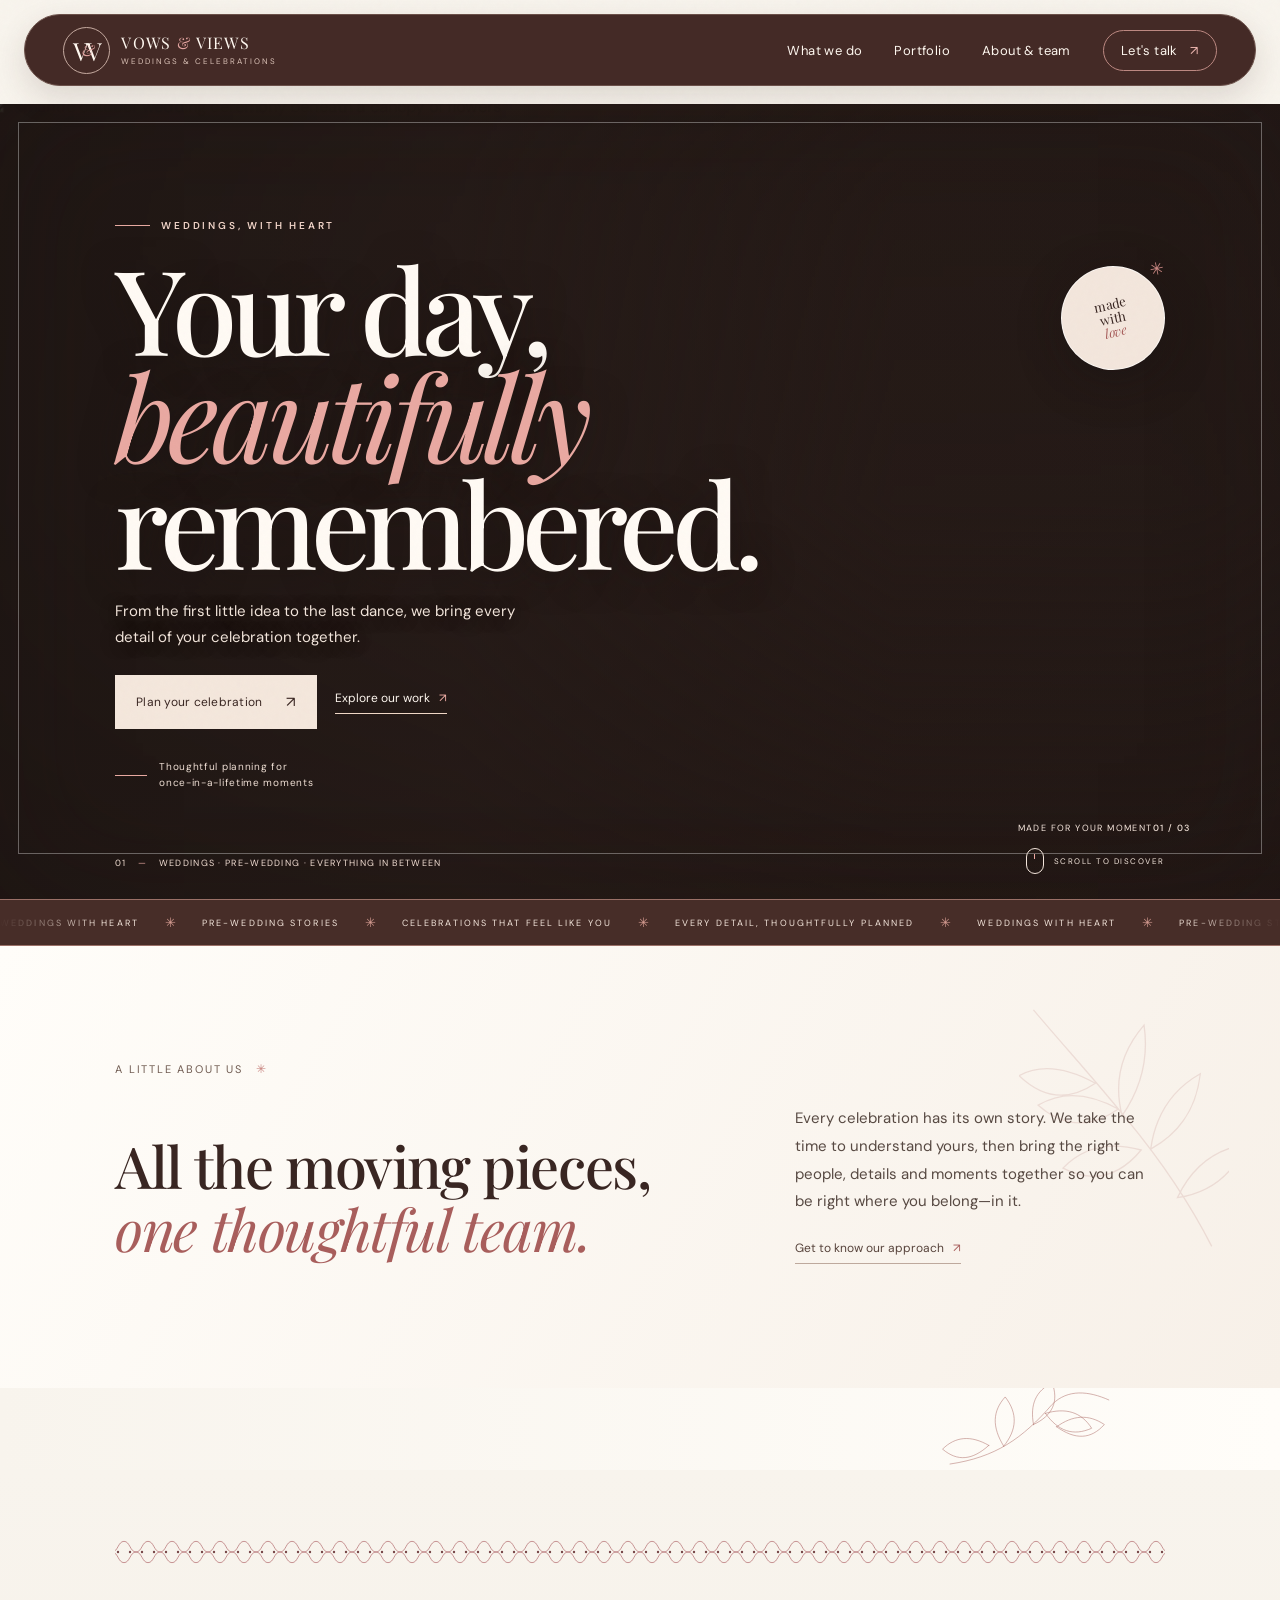
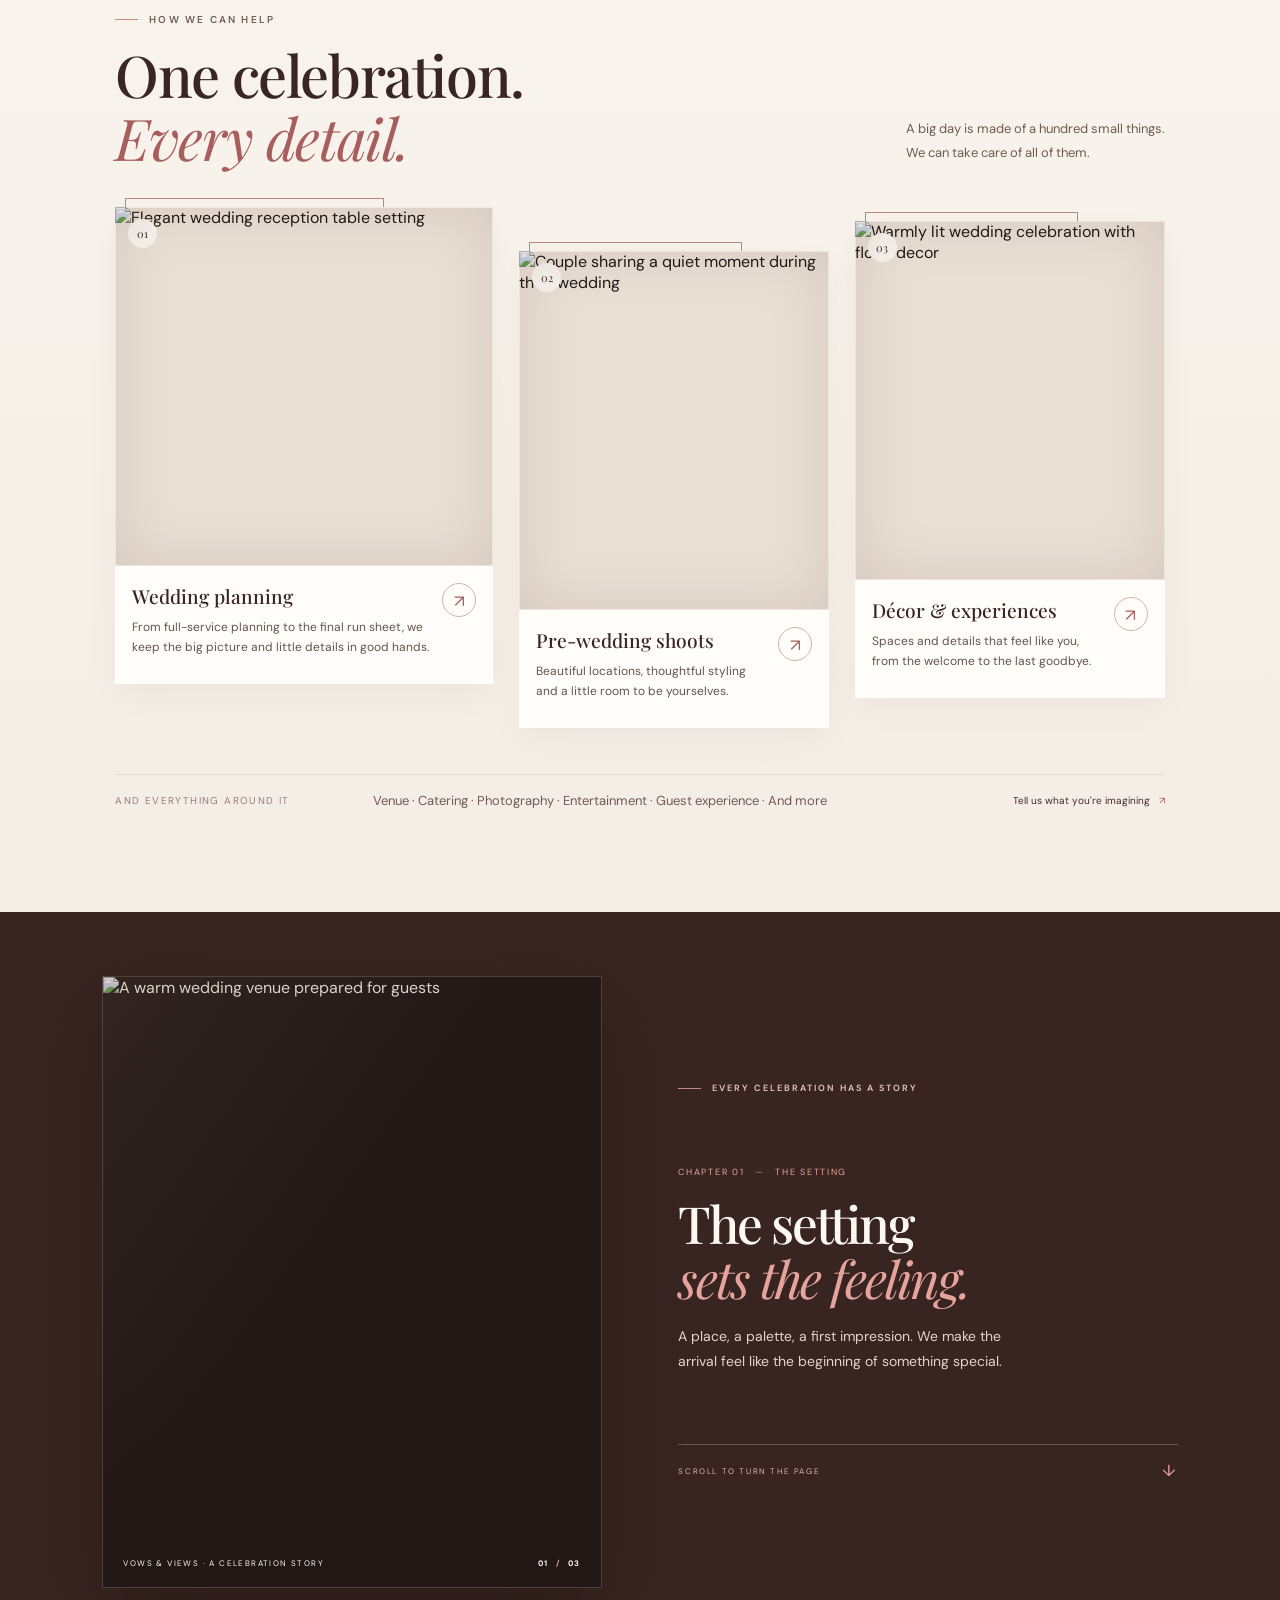
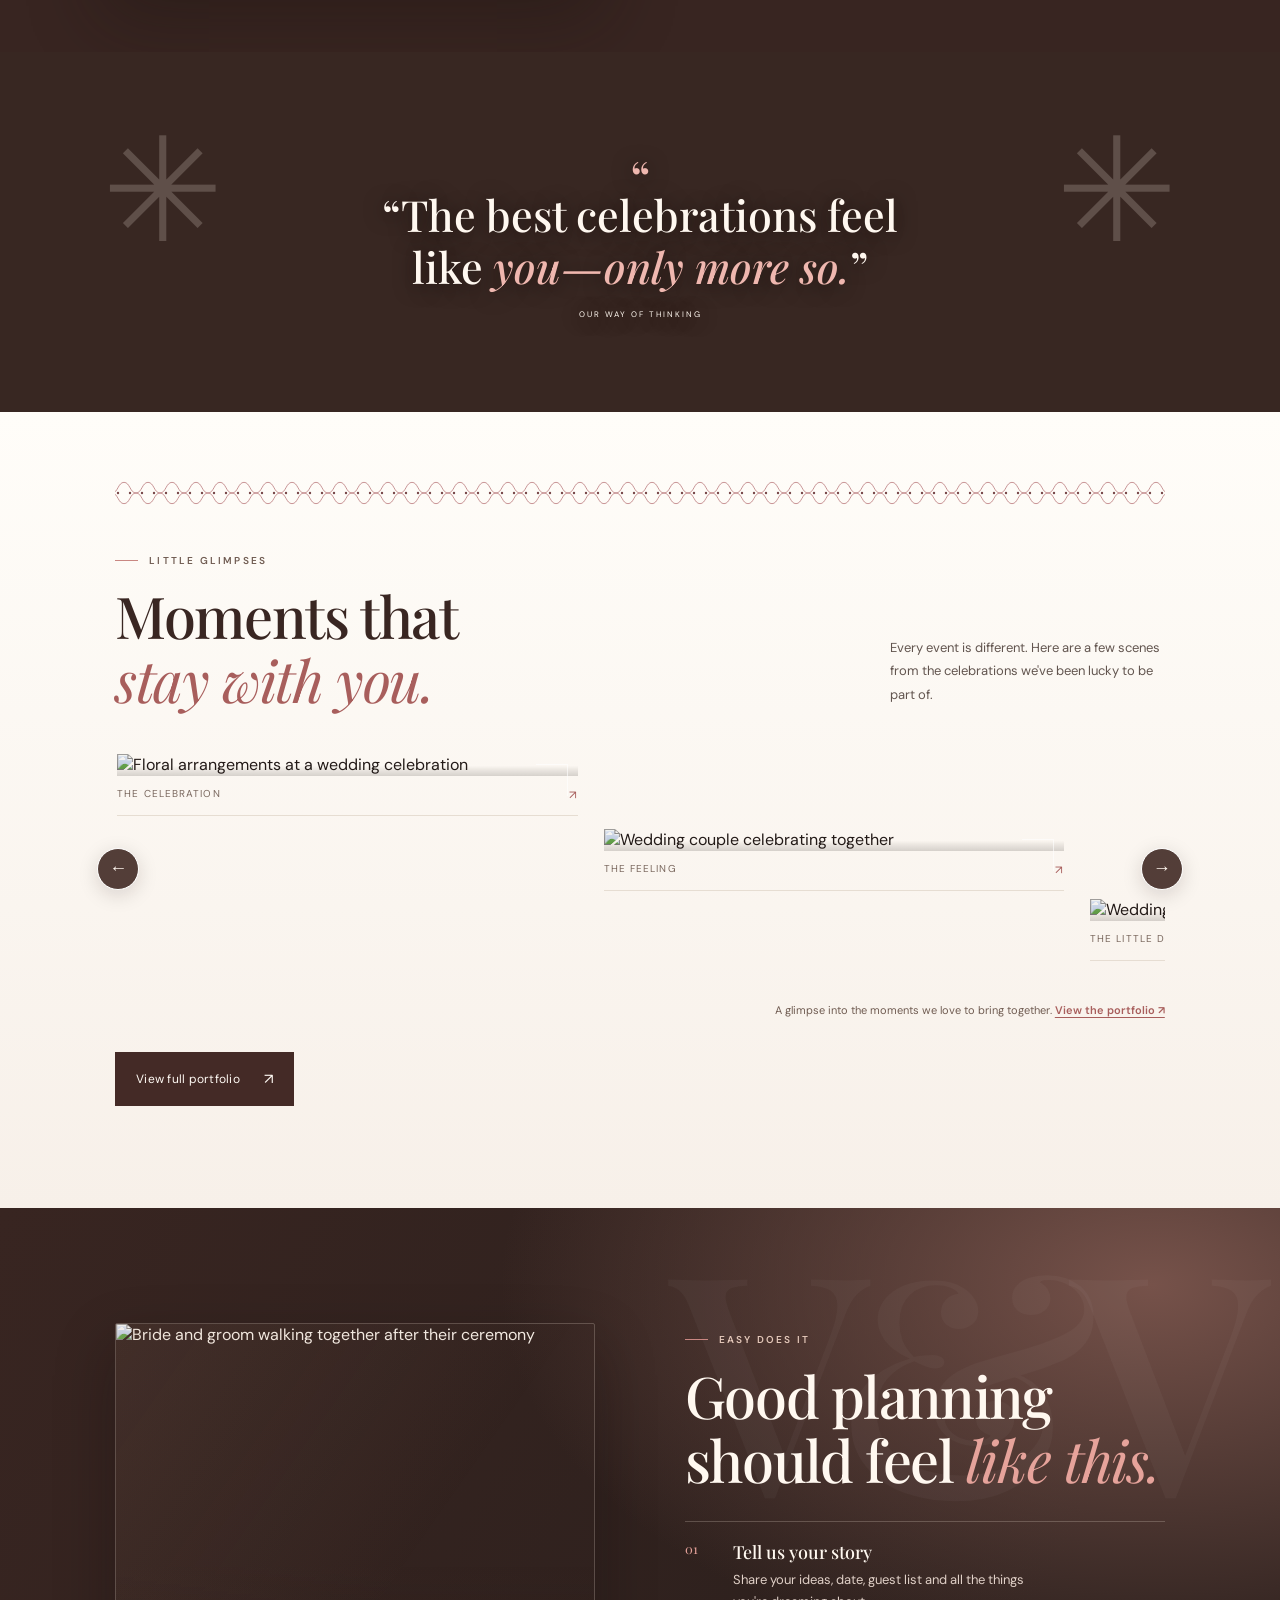
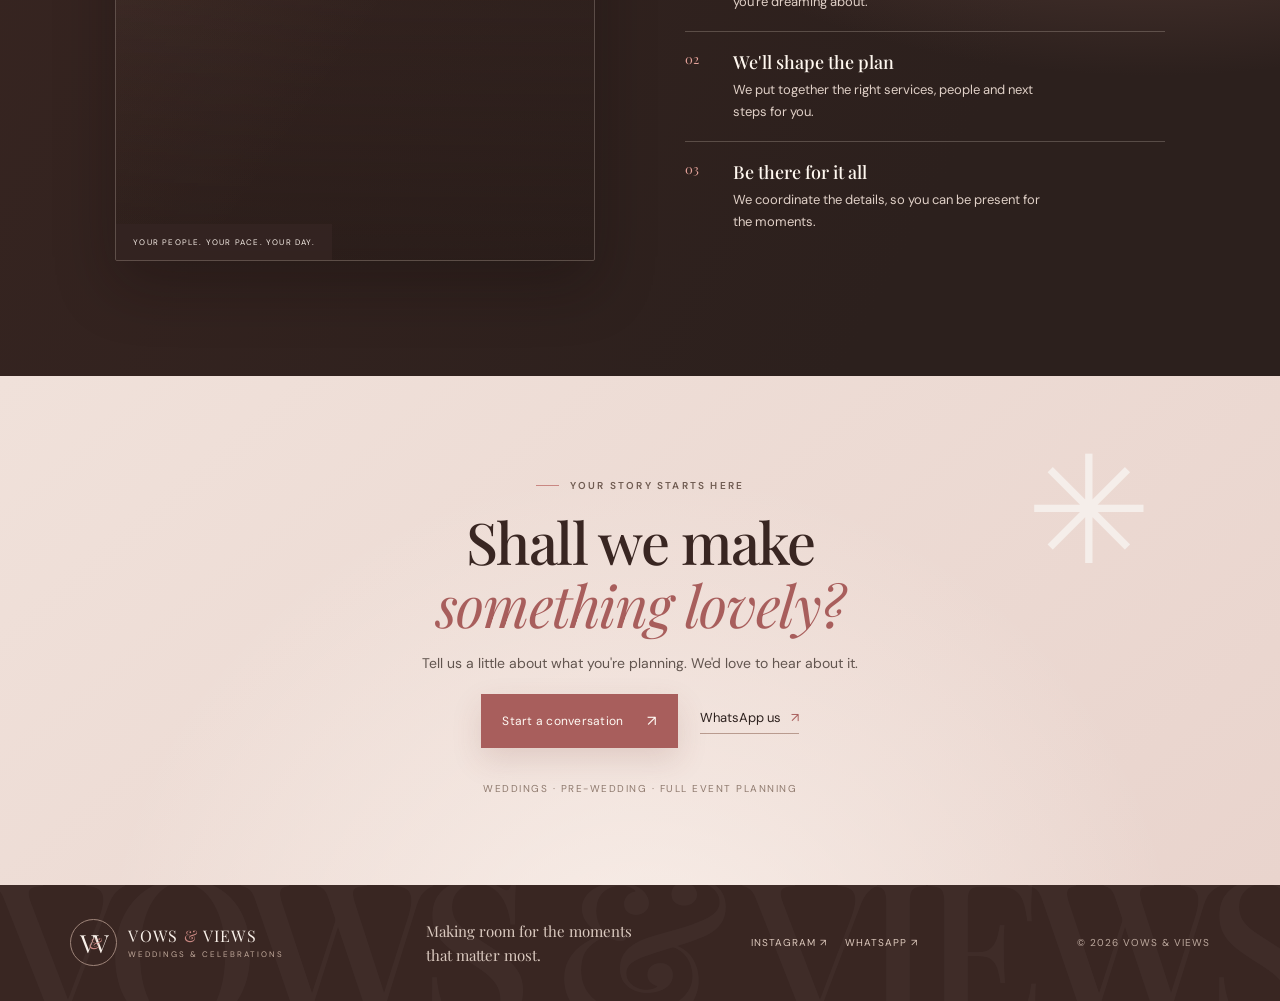
==== index.html @ a7053f5e "Build Vows and Views website" ====
<!doctype html>
<html lang="en">
<head>
  <meta charset="UTF-8" />
  <meta name="viewport" content="width=device-width, initial-scale=1" />
  <meta name="theme-color" content="#f8f4ed" />
  <meta name="description" content="Vows & Views plans heartfelt weddings, pre-wedding shoots, and celebrations from the first idea to the final dance." />
  <title>Vows & Views — Weddings, thoughtfully planned</title>
  <link rel="preconnect" href="https://fonts.googleapis.com">
  <link rel="preconnect" href="https://fonts.gstatic.com" crossorigin>
  <link href="https://fonts.googleapis.com/css2?family=DM+Sans:wght@400;500;600;700&family=Playfair+Display:wght@400;500;600&display=swap" rel="stylesheet">
  <link rel="stylesheet" href="styles.css?v=restore-motif-1" />
  <link rel="stylesheet" href="motif.css?v=restore-1" />
</head>
<body>
  <header class="site-header">
    <a class="brand" href="#home" aria-label="Vows and Views home"><span class="brand-mark">V<span>&</span>V</span><span class="brand-name">VOWS <i>&</i> VIEWS<small>WEDDINGS & CELEBRATIONS</small></span></a>
    <button class="menu-toggle" aria-label="Open navigation" aria-expanded="false"><span></span><span></span></button>
    <nav class="navigation" aria-label="Main navigation">
      <a href="index.html#services">What we do</a><a href="portfolio.html">Portfolio</a><a href="about.html">About & team</a><a class="nav-cta" href="index.html#contact">Let's talk <span>↗</span></a>
    </nav>
  </header>

  <main>
    <section class="hero" id="home">
      <div class="hero-copy">
        <p class="eyebrow"><span></span> WEDDINGS, WITH HEART</p>
        <h1>Your day,<br><em>beautifully</em><br>remembered.</h1>
        <p class="hero-intro">From the first little idea to the last dance, we bring every detail of your celebration together.</p>
        <div class="hero-actions"><a class="button button-dark" href="#contact">Plan your celebration <span>↗</span></a><a class="text-link" href="portfolio.html">Explore our work <span>↗</span></a></div>
        <div class="hero-note"><span class="note-line"></span><span>Thoughtful planning for<br>once-in-a-lifetime moments</span></div>
      </div>
      <div class="hero-visual">
        <img src="https://images.unsplash.com/photo-1519741497674-611481863552?auto=format&fit=crop&w=1400&q=85" alt="Romantic outdoor wedding ceremony beneath a canopy of flowers" />
        <div class="photo-overlay-note"><span>VOWS & VIEWS · 01</span><strong>A love story<br>in bloom.</strong><i>✳</i></div>
        <div class="photo-label"><span>MADE FOR YOUR MOMENT</span><b>01 / 03</b></div>
        <div class="hero-stamp">made<br>with <i>love</i><span>✳</span></div>
      </div>
      <div class="hero-index">01 <span>—</span> WEDDINGS · PRE-WEDDING · EVERYTHING IN BETWEEN</div>
      <a class="hero-scroll-cue" href="#intro"><span class="scroll-mouse"><i></i></span><span>SCROLL TO DISCOVER</span></a>
    </section>

    <div class="cinema-marquee" aria-label="Weddings, pre-wedding stories, and celebrations"><div class="cinema-marquee-track"><span>WEDDINGS WITH HEART</span><i>✳</i><span>PRE-WEDDING STORIES</span><i>✳</i><span>CELEBRATIONS THAT FEEL LIKE YOU</span><i>✳</i><span>EVERY DETAIL, THOUGHTFULLY PLANNED</span><i>✳</i><span>WEDDINGS WITH HEART</span><i>✳</i><span>PRE-WEDDING STORIES</span><i>✳</i><span>CELEBRATIONS THAT FEEL LIKE YOU</span><i>✳</i><span>EVERY DETAIL, THOUGHTFULLY PLANNED</span><i>✳</i></div></div>

    <section class="intro section-pad" id="intro">
      <div class="section-kicker">A LITTLE ABOUT US <span>✳</span></div>
      <div class="intro-content"><h2>All the moving pieces,<br><em>one thoughtful team.</em></h2><div><p>Every celebration has its own story. We take the time to understand yours, then bring the right people, details and moments together so you can be right where you belong—in it.</p><a class="text-link" href="#approach">Get to know our approach <span>↗</span></a></div></div>
    </section>
    <div class="botanical-break" aria-hidden="true"><svg viewBox="0 0 240 110"><path d="M4 102C65 93 101 68 141 22 162 1 190 4 217 16M76 78C60 52 61 31 78 12c17 22 16 44-2 66Zm40-29c-5-27 3-45 25-56 9 25 1 44-25 56Zm16-15c27-8 48-2 62 20-25 11-45 4-62-20Zm-76 43c-24-14-45-12-62 5 20 17 40 15 62-5Zm91-25c22-16 43-17 64-3-18 20-39 21-64 3Z"/></svg></div>

    <section class="services section-pad" id="services">
      <div class="section-heading"><div><p class="eyebrow"><span></span> HOW WE CAN HELP</p><h2>One celebration.<br><em>Every detail.</em></h2></div><p class="heading-aside">A big day is made of a hundred small things.<br>We can take care of all of them.</p></div>
      <div class="service-grid">
        <article class="service-card service-feature"><div class="service-image"><img src="https://images.unsplash.com/photo-1519225421980-715cb0215aed?auto=format&fit=crop&w=1000&q=85" alt="Elegant wedding reception table setting"/><span class="service-number">01</span></div><div class="service-info"><div><h3>Wedding planning</h3><p>From full-service planning to the final run sheet, we keep the big picture and little details in good hands.</p></div><a href="#contact" aria-label="Ask about wedding planning">↗</a></div></article>
        <article class="service-card"><div class="service-image"><img src="https://images.unsplash.com/photo-1537633552985-df8429e8048b?auto=format&fit=crop&w=900&q=85" alt="Couple sharing a quiet moment during their wedding"/><span class="service-number">02</span></div><div class="service-info"><div><h3>Pre-wedding shoots</h3><p>Beautiful locations, thoughtful styling and a little room to be yourselves.</p></div><a href="#contact" aria-label="Ask about pre-wedding shoots">↗</a></div></article>
        <article class="service-card"><div class="service-image"><img src="https://images.unsplash.com/photo-1507504031003-b417219a0fde?auto=format&fit=crop&w=900&q=85" alt="Warmly lit wedding celebration with floral decor"/><span class="service-number">03</span></div><div class="service-info"><div><h3>Décor & experiences</h3><p>Spaces and details that feel like you, from the welcome to the last goodbye.</p></div><a href="#contact" aria-label="Ask about decor and experiences">↗</a></div></article>
      </div>
      <div class="service-foot"><span>AND EVERYTHING AROUND IT</span><p>Venue · Catering · Photography · Entertainment · Guest experience · And more</p><a href="#contact">Tell us what you're imagining <span>↗</span></a></div>
    </section>

    <section class="story-scroll" id="story" aria-label="A celebration story">
      <div class="story-sticky">
        <div class="story-visual">
          <img class="is-active" src="https://images.unsplash.com/photo-1519225421980-715cb0215aed?auto=format&fit=crop&w=1400&q=85" alt="A warm wedding venue prepared for guests" />
          <img src="https://images.unsplash.com/photo-1464366400600-7168b8af9bc3?auto=format&fit=crop&w=1400&q=85" alt="Layered floral details at a wedding" />
          <img src="https://images.unsplash.com/photo-1532712938310-34cb3982ef74?auto=format&fit=crop&w=1400&q=85" alt="A couple sharing a joyful moment on their wedding day" />
          <div class="story-image-caption"><span>VOWS & VIEWS · A CELEBRATION STORY</span><b class="story-count">01 <i>/</i> 03</b></div>
        </div>
        <div class="story-copy">
          <p class="eyebrow"><span></span> EVERY CELEBRATION HAS A STORY</p>
          <div class="story-chapters">
            <article class="story-chapter is-active"><span>CHAPTER 01 <i>—</i> THE SETTING</span><h2>The setting<br><em>sets the feeling.</em></h2><p>A place, a palette, a first impression. We make the arrival feel like the beginning of something special.</p></article>
            <article class="story-chapter"><span>CHAPTER 02 <i>—</i> THE DETAILS</span><h2>Small details.<br><em>Lasting impressions.</em></h2><p>Florals, textures, music and thoughtful touches come together to make the day unmistakably yours.</p></article>
            <article class="story-chapter"><span>CHAPTER 03 <i>—</i> THE MOMENT</span><h2>Be here for<br><em>every feeling.</em></h2><p>When the plan is in good hands, you get to be present for the laughter, happy tears and last dance.</p></article>
          </div>
          <div class="story-progress"><span></span></div>
          <div class="story-foot"><span>SCROLL TO TURN THE PAGE</span><i>↓</i></div>
        </div>
      </div>
      <div class="story-triggers" aria-hidden="true"><span></span><span></span><span></span></div>
    </section>

    <section class="quote-band"><div class="quote-ornament">“</div><p>“The best celebrations feel<br>like <em>you—only more so.</em>”</p><span>OUR WAY OF THINKING</span></section>

    <section class="portfolio section-pad" id="work">
      <div class="portfolio-top"><div><p class="eyebrow"><span></span> LITTLE GLIMPSES</p><h2>Moments that<br><em>stay with you.</em></h2></div><p>Every event is different. Here are a few scenes from the celebrations we've been lucky to be part of.</p></div>
      <div class="filmstrip-shell"><button class="filmstrip-arrow filmstrip-prev" aria-label="Scroll gallery left">←</button><div class="filmstrip" tabindex="0" aria-label="Swipe through celebration photographs"><div class="gallery"><figure class="gallery-tall"><img src="https://images.unsplash.com/photo-1464366400600-7168b8af9bc3?auto=format&fit=crop&w=900&q=85" alt="Floral arrangements at a wedding celebration"/><figcaption>THE CELEBRATION <span>↗</span></figcaption></figure><figure><img src="https://images.unsplash.com/photo-1532712938310-34cb3982ef74?auto=format&fit=crop&w=900&q=85" alt="Wedding couple celebrating together"/><figcaption>THE FEELING <span>↗</span></figcaption></figure><figure><img src="https://images.unsplash.com/photo-1511795409834-ef04bbd61622?auto=format&fit=crop&w=900&q=85" alt="Wedding reception dinner under warm lights"/><figcaption>THE LITTLE DETAILS <span>↗</span></figcaption></figure></div></div><button class="filmstrip-arrow filmstrip-next" aria-label="Scroll gallery right">→</button></div>
      <p class="gallery-note">A glimpse into the moments we love to bring together. <a href="portfolio.html">View the portfolio ↗</a></p>
      <a class="button button-dark portfolio-home-link" href="portfolio.html">View full portfolio <span>↗</span></a>
    </section>

    <section class="approach section-pad" id="approach"><div class="approach-photo"><img src="https://images.unsplash.com/photo-1529636798458-92182e662485?auto=format&fit=crop&w=1100&q=85" alt="Bride and groom walking together after their ceremony"/><span>YOUR PEOPLE. YOUR PACE. YOUR DAY.</span></div><div class="approach-copy"><p class="eyebrow"><span></span> EASY DOES IT</p><h2>Good planning<br>should feel <em>like this.</em></h2><div class="steps"><div><b>01</b><p><strong>Tell us your story</strong><span>Share your ideas, date, guest list and all the things you're dreaming about.</span></p></div><div><b>02</b><p><strong>We'll shape the plan</strong><span>We put together the right services, people and next steps for you.</span></p></div><div><b>03</b><p><strong>Be there for it all</strong><span>We coordinate the details, so you can be present for the moments.</span></p></div></div></div></section>

    <section class="contact section-pad" id="contact"><div class="contact-flower">✳</div><p class="eyebrow"><span></span> YOUR STORY STARTS HERE</p><h2>Shall we make<br><em>something lovely?</em></h2><p class="contact-text">Tell us a little about what you're planning. We'd love to hear about it.</p><div class="contact-actions"><a class="button button-rose" href="mailto:hello@vowsandviews.com?subject=Let's%20plan%20a%20celebration">Start a conversation <span>↗</span></a><a class="contact-phone" href="https://wa.me/910000000000">WhatsApp us <span>↗</span></a></div><small>WEDDINGS · PRE-WEDDING · FULL EVENT PLANNING</small></section>
  </main>

  <footer class="footer"><a class="brand footer-brand" href="#home"><span class="brand-mark">V<span>&</span>V</span><span class="brand-name">VOWS <i>&</i> VIEWS<small>WEDDINGS & CELEBRATIONS</small></span></a><p>Making room for the moments<br>that matter most.</p><div class="footer-social"><a href="#contact">INSTAGRAM ↗</a><a href="#contact">WHATSAPP ↗</a></div><span class="copyright">© 2026 VOWS & VIEWS</span></footer>
  <script src="https://cdnjs.cloudflare.com/ajax/libs/gsap/3.13.0/gsap.min.js" defer></script>
  <script src="https://cdnjs.cloudflare.com/ajax/libs/gsap/3.13.0/ScrollTrigger.min.js" defer></script>
  <script src="script.js?v=restore-motif-1" defer></script>
</body>
</html>
---- styles.css ----
:root{--ivory:#f8f4ed;--paper:#fffdf9;--brown:#4c302b;--ink:#342421;--rose:#c98782;--rose-dark:#a85e5c;--muted:#857a71;--line:#e6ddd2;--serif:'Playfair Display',Georgia,serif;--sans:'DM Sans',Arial,sans-serif}*{box-sizing:border-box}html{scroll-behavior:smooth}body{margin:0;background:var(--ivory);color:var(--ink);font-family:var(--sans);-webkit-font-smoothing:antialiased}a{color:inherit;text-decoration:none}.site-header{height:82px;padding:0 7.4%;display:flex;align-items:center;justify-content:space-between;border-bottom:1px solid rgba(76,48,43,.1);position:relative;z-index:5;background:var(--ivory)}.brand{display:flex;align-items:center;gap:11px;color:var(--brown)}.brand-mark{position:relative;font-family:var(--serif);font-size:25px;letter-spacing:-3px;white-space:nowrap;border:1px solid #bda79b;border-radius:50%;width:47px;height:47px;flex:0 0 47px;display:flex;align-items:center;justify-content:center;padding-right:2px}.brand-mark span{position:absolute;font-style:italic;color:var(--rose);font-size:15px;left:50%;top:50%;transform:translate(-50%,-50%)}.brand-name{font-family:var(--serif);font-size:17px;letter-spacing:1.3px;line-height:1}.brand-name i{color:var(--rose);font-style:normal}.brand-name small{font-family:var(--sans);display:block;font-size:7px;letter-spacing:2px;margin-top:6px;color:#90796d}.navigation{display:flex;align-items:center;gap:39px;font-size:11px;letter-spacing:.4px;color:#594742}.navigation>a:not(.nav-cta):hover,.footer-social a:hover{color:var(--rose-dark)}.nav-cta{border-bottom:1px solid var(--rose-dark);padding:11px 0;color:var(--brown)}.nav-cta span{margin-left:12px;color:var(--rose-dark)}.menu-toggle{display:none}.hero{min-height:650px;height:calc(100svh - 82px);max-height:840px;padding:5.1% 7.4% 5.4%;display:grid;grid-template-columns:.86fr 1.14fr;gap:5.4%;position:relative}.hero-copy{display:flex;flex-direction:column;justify-content:center;align-items:flex-start;padding:0 0 34px}.eyebrow{font-size:9px;letter-spacing:2px;font-weight:600;color:#886b5d;display:flex;align-items:center;gap:11px;margin:0 0 23px}.eyebrow>span{width:23px;height:1px;background:var(--rose)}h1,h2,h3,p{margin-top:0}.hero h1{font:500 clamp(52px,6.25vw,88px)/.99 var(--serif);letter-spacing:-2.7px;color:var(--brown);margin:0 0 24px}.hero h1 em,h2 em{font-weight:400;color:var(--rose-dark)}.hero-intro{font-size:13px;line-height:1.8;color:#74675f;max-width:330px;margin-bottom:27px}.hero-actions{display:flex;align-items:center;gap:24px}.button{display:inline-flex;align-items:center;gap:25px;padding:15px 19px;font-size:10px;letter-spacing:.25px;transition:transform .2s,background .2s}.button:hover{transform:translateY(-2px)}.button-dark{background:var(--brown);color:#fffaf4}.button-dark span,.button-rose span{font-size:15px}.text-link{font-size:10px;border-bottom:1px solid #bea99d;padding-bottom:7px;color:#57433b}.text-link span{margin-left:6px;color:var(--rose-dark)}.hero-note{display:flex;align-items:center;gap:12px;font-size:9px;line-height:1.6;letter-spacing:.4px;color:#8d7b70;margin-top:59px}.note-line{width:32px;height:1px;background:var(--rose)}.hero-visual{position:relative;min-height:440px;height:100%;max-height:650px;padding:0 0 32px 26px}.hero-visual:before{content:"";position:absolute;left:0;top:28px;width:52%;height:64%;border:1px solid #d7b7a9}.hero-visual>img{width:100%;height:calc(100% - 18px);object-fit:cover;position:relative;z-index:1;filter:saturate(.82)}.photo-label{position:absolute;bottom:0;left:26px;right:0;display:flex;justify-content:space-between;color:#826d62;font-size:8px;letter-spacing:1.4px}.photo-label b{font-weight:500}.hero-stamp{position:absolute;z-index:2;left:-33px;bottom:82px;width:85px;height:85px;border-radius:50%;background:#f5e8df;color:var(--brown);font:13px/1.1 var(--serif);display:grid;place-content:center;transform:rotate(-12deg);text-align:center;box-shadow:0 4px 22px #4c302b18}.hero-stamp i{color:var(--rose-dark)}.hero-stamp span{position:absolute;right:-9px;top:1px;color:var(--rose);font:17px var(--sans)}.hero-index{position:absolute;bottom:20px;left:7.4%;font-size:8px;letter-spacing:1.1px;color:#907e72}.hero-index span{color:var(--rose);padding:0 8px}.section-pad{padding-left:11%;padding-right:11%}.intro{padding-top:111px;padding-bottom:124px;background:var(--paper)}.section-kicker{font-size:9px;letter-spacing:1.8px;color:#8d7466}.section-kicker span{color:var(--rose);margin-left:8px;font-size:12px}.intro-content{display:grid;grid-template-columns:1.2fr .8fr;gap:12%;margin-top:28px;align-items:end}.intro h2,.section-heading h2,.portfolio h2,.approach h2,.contact h2{font:500 clamp(35px,4.2vw,58px)/1.13 var(--serif);letter-spacing:-1.4px;color:var(--brown);margin:0}.intro-content>div{padding-bottom:3px}.intro-content>div>p{font-size:12px;line-height:1.9;color:#796e67;margin-bottom:20px;max-width:390px}.services{padding-top:110px;padding-bottom:98px}.section-heading,.portfolio-top{display:flex;justify-content:space-between;align-items:end;margin-bottom:38px}.section-heading h2,.portfolio h2{margin-top:0}.section-heading .eyebrow,.portfolio .eyebrow{margin-bottom:17px}.heading-aside,.portfolio-top>p{font-size:11px;line-height:1.8;color:#8a7b72;margin-bottom:5px}.service-grid{display:grid;grid-template-columns:1.22fr 1fr 1fr;gap:19px}.service-image{position:relative;height:clamp(220px,27vw,355px);overflow:hidden;background:#eadfd5}.service-image img{width:100%;height:100%;object-fit:cover;transition:transform .55s;filter:saturate(.82)}.service-card:hover .service-image img{transform:scale(1.04)}.service-number{position:absolute;top:12px;left:13px;background:var(--ivory);color:var(--brown);font:11px var(--serif);width:29px;height:29px;border-radius:50%;display:grid;place-items:center}.service-info{display:flex;justify-content:space-between;gap:12px;padding:17px 0 8px;border-bottom:1px solid var(--line)}.service-info h3{font:500 18px var(--serif);color:var(--brown);margin:0 0 8px}.service-info p{font-size:10px;line-height:1.75;color:#83766e;margin:0;max-width:290px}.service-info>a{color:var(--rose-dark);font-size:17px;padding-top:2px}.service-foot{border-top:1px solid var(--line);margin-top:34px;padding-top:17px;display:grid;grid-template-columns:1fr 2.2fr 1fr;gap:15px;align-items:center}.service-foot>span{font-size:8px;letter-spacing:1.4px;color:#967f72}.service-foot p{margin:0;font-size:10px;color:#776a62}.service-foot>a{font-size:9px;color:var(--brown);text-align:right}.service-foot>a span{color:var(--rose-dark);padding-left:6px}.quote-band{background:#eadbd4;text-align:center;min-height:280px;display:flex;flex-direction:column;align-items:center;justify-content:center;position:relative;overflow:hidden}.quote-band:before,.quote-band:after{content:"✳";font-size:145px;color:#f4eae3;position:absolute;opacity:.6;top:45px}.quote-band:before{left:8%}.quote-band:after{right:8%}.quote-ornament{font:50px var(--serif);height:35px;color:var(--rose-dark)}.quote-band p{font:500 clamp(27px,3.8vw,43px)/1.2 var(--serif);color:var(--brown);margin:10px 0 17px;z-index:1}.quote-band p em{color:var(--rose-dark)}.quote-band>span{font-size:8px;letter-spacing:2px;color:#8d7466}.portfolio{padding-top:109px;padding-bottom:108px;background:var(--paper)}.portfolio-top{align-items:end}.portfolio-top>p{max-width:275px}.gallery{display:grid;grid-template-columns:1.2fr 1fr 1fr;gap:17px;align-items:start}.gallery figure{margin:0}.gallery figure:nth-child(2){margin-top:55px}.gallery figure:nth-child(3){margin-top:105px}.gallery img{width:100%;height:clamp(220px,28vw,365px);object-fit:cover;filter:saturate(.78)}.gallery figure:nth-child(2) img,.gallery figure:nth-child(3) img{height:clamp(190px,22vw,292px)}.gallery figcaption{display:flex;justify-content:space-between;padding:12px 0;border-bottom:1px solid var(--line);font-size:8px;letter-spacing:1.1px;color:#79675d}.gallery figcaption span{color:var(--rose-dark);font-size:12px}.gallery-note{font-size:9px;color:#a18e82;margin-top:20px;text-align:right}.approach{padding-top:100px;padding-bottom:103px;display:grid;grid-template-columns:1fr 1fr;gap:9%;align-items:center}.approach-photo{height:470px;position:relative}.approach-photo img{width:100%;height:100%;object-fit:cover;filter:saturate(.77)}.approach-photo span{position:absolute;bottom:0;left:0;background:var(--paper);padding:13px 17px;font-size:8px;letter-spacing:1.2px;color:#846f64}.approach-copy .eyebrow{margin-bottom:18px}.approach h2{font-size:clamp(34px,4vw,52px);margin-bottom:30px}.steps>div{display:grid;grid-template-columns:38px 1fr;gap:10px;border-top:1px solid var(--line);padding:15px 0}.steps>div>b{font:13px var(--serif);color:var(--rose-dark)}.steps p{margin:0}.steps strong{display:block;font:500 15px var(--serif);color:var(--brown);margin-bottom:5px}.steps p span{font-size:10px;line-height:1.65;color:#80736b;display:block;max-width:310px}.contact{position:relative;background:#eee1db;text-align:center;padding-top:92px;padding-bottom:84px;overflow:hidden}.contact-flower{position:absolute;right:10%;top:12%;font-size:150px;color:#f5eeea;line-height:1}.contact .eyebrow{justify-content:center;margin-bottom:18px}.contact h2{font-size:clamp(42px,5vw,66px);position:relative}.contact-text{font-size:11px;color:#786b65;margin:18px 0 22px}.contact-actions{display:flex;justify-content:center;align-items:center;gap:22px;position:relative}.button-rose{background:var(--rose-dark);color:#fffaf4}.contact-phone{font-size:10px;border-bottom:1px solid #b99b8f;padding:0 0 7px}.contact-phone span{color:var(--rose-dark);margin-left:7px}.contact>small{display:block;font-size:8px;letter-spacing:1.5px;color:#8f7a6e;margin-top:34px}.footer{padding:33px 7.4%;display:grid;grid-template-columns:1.1fr 1fr 1fr auto;align-items:center;background:var(--brown);color:#f8f0e9;gap:22px}.footer .brand{color:#f8f0e9}.footer .brand-mark{border-color:#9f857a}.footer .brand-name small{color:#c1a99b}.footer>p{font:13px/1.6 var(--serif);color:#dbcac0;margin:0}.footer-social{display:flex;gap:18px}.footer-social a,.copyright{font-size:8px;letter-spacing:1px;color:#ddc9bd}.copyright{color:#bda99e}
@media(min-width:1500px){.hero,.site-header,.footer{padding-left:max(7.4%,calc((100vw - 1640px)/2));padding-right:max(7.4%,calc((100vw - 1640px)/2))}.hero-index{left:max(7.4%,calc((100vw - 1640px)/2))}.section-pad{padding-left:max(11%,calc((100vw - 1380px)/2));padding-right:max(11%,calc((100vw - 1380px)/2))}}
@media(max-width:900px){.site-header{padding:0 5%;height:72px}.navigation{gap:22px}.hero{height:auto;min-height:570px;padding:6% 5% 8%;gap:4%;grid-template-columns:.9fr 1.1fr}.hero h1{font-size:clamp(50px,7vw,67px)}.hero-visual{min-height:430px}.hero-index{left:5%}.section-pad{padding-left:7%;padding-right:7%}.intro{padding-top:85px;padding-bottom:90px}.services,.portfolio{padding-top:85px;padding-bottom:85px}.service-grid{gap:13px}.service-info h3{font-size:16px}.service-foot{grid-template-columns:1fr 2fr}.service-foot>a{grid-column:2;text-align:left}.approach{padding-top:80px;padding-bottom:80px;gap:6%}.approach-photo{height:420px}.footer{padding:28px 5%;grid-template-columns:1fr 1fr}.footer-social{justify-content:flex-end}.copyright{text-align:right}}
@media(max-width:640px){.site-header{height:68px;padding:0 5.2%}.brand-mark{width:40px;height:40px;font-size:25px}.brand-name{font-size:15px}.menu-toggle{display:flex;border:0;background:none;width:42px;height:42px;flex-direction:column;gap:5px;align-items:center;justify-content:center;cursor:pointer}.menu-toggle span{height:1px;width:21px;background:var(--brown);transition:.2s}.menu-toggle[aria-expanded="true"] span:first-child{transform:translateY(3px) rotate(45deg)}.menu-toggle[aria-expanded="true"] span:last-child{transform:translateY(-3px) rotate(-45deg)}.navigation{display:none;position:absolute;top:68px;left:0;right:0;background:var(--ivory);padding:18px 6% 25px;flex-direction:column;align-items:stretch;gap:0;border-bottom:1px solid var(--line);box-shadow:0 10px 20px #4c302b0d}.navigation.open{display:flex}.navigation>a{padding:14px 0;border-bottom:1px solid var(--line)}.navigation .nav-cta{border-bottom:0}.hero{display:flex;flex-direction:column-reverse;padding:16px 5.2% 55px;gap:27px;min-height:0;height:auto}.hero-visual{height:65vw;min-height:255px;max-height:390px;padding:0 0 22px 16px}.hero-visual:before{top:15px;width:57%;height:64%}.hero-visual>img{height:100%}.photo-label{left:16px;bottom:0;font-size:7px}.hero-stamp{width:68px;height:68px;left:-20px;bottom:57px;font-size:11px}.hero-copy{padding:0}.hero-copy .eyebrow{font-size:8px;margin-bottom:14px}.hero h1{font-size:clamp(53px,15vw,72px);letter-spacing:-1.8px;margin-bottom:14px}.hero-intro{font-size:12px;line-height:1.7;max-width:320px;margin-bottom:19px}.hero-actions{gap:17px;flex-wrap:wrap}.button{padding:14px 15px;gap:14px;font-size:9px}.text-link{font-size:9px}.hero-note{display:none}.hero-index{bottom:17px;left:5.2%;font-size:7px}.section-pad{padding-left:6%;padding-right:6%}.intro{padding-top:67px;padding-bottom:72px}.intro-content{display:block;margin-top:20px}.intro h2,.section-heading h2,.portfolio h2{font-size:39px}.intro-content>div{margin-top:18px}.intro-content>div>p{font-size:11px}.services{padding-top:69px;padding-bottom:68px}.section-heading,.portfolio-top{display:block;margin-bottom:24px}.section-heading h2,.portfolio h2{margin-bottom:14px}.heading-aside,.portfolio-top>p{font-size:10px}.service-grid{display:flex;flex-direction:column;gap:25px}.service-image{height:78vw;max-height:390px;min-height:250px}.service-card:not(.service-feature) .service-image{height:69vw}.service-info{padding:12px 0 11px}.service-info h3{font-size:18px}.service-info p{font-size:10px;max-width:290px}.service-foot{display:block;margin-top:25px;padding-top:16px}.service-foot p{font-size:10px;margin:9px 0 11px}.service-foot>a{font-size:9px}.quote-band{min-height:225px;padding:30px 5%}.quote-band:before,.quote-band:after{font-size:85px;top:70px}.quote-band:before{left:2%}.quote-band:after{right:2%}.quote-band p{font-size:30px}.portfolio{padding-top:67px;padding-bottom:69px}.gallery{grid-template-columns:1fr 1fr;gap:12px}.gallery figure:nth-child(2),.gallery figure:nth-child(3){margin-top:0}.gallery figure:first-child{grid-column:1/-1}.gallery img{height:57vw;max-height:310px}.gallery figure:first-child img{height:77vw;max-height:390px}.gallery figure:nth-child(2) img,.gallery figure:nth-child(3) img{height:45vw}.gallery figcaption{font-size:7px;padding:9px 0}.gallery-note{font-size:8px;text-align:left;line-height:1.6}.approach{padding-top:67px;padding-bottom:70px;display:flex;flex-direction:column;gap:28px;align-items:stretch}.approach-photo{height:76vw;min-height:270px;max-height:390px}.approach-copy h2{font-size:39px;margin-bottom:22px}.steps>div{padding:13px 0}.contact{padding-top:69px;padding-bottom:65px}.contact-flower{font-size:85px;right:3%;top:7%}.contact h2{font-size:44px}.contact-text{font-size:10px;max-width:260px;margin:14px auto 20px;line-height:1.6}.contact-actions{flex-direction:column;gap:16px}.contact>small{font-size:7px;line-height:1.6;margin-top:27px}.footer{padding:28px 6%;grid-template-columns:1fr 1fr;gap:19px 10px}.footer>p{font-size:11px}.footer-social{flex-direction:column;gap:8px}.footer-social a,.copyright{font-size:7px}.copyright{grid-column:1/-1;text-align:left;border-top:1px solid #755750;padding-top:14px}}
@media(prefers-reduced-motion:reduce){html{scroll-behavior:auto}*,*:before,*:after{transition:none!important}}

/* Modern type scale and fluid layout refinements */
:root{--serif:'Playfair Display',Georgia,serif;--sans:'DM Sans',Arial,sans-serif}
body{font-size:16px}
.site-header{height:clamp(72px,7vw,96px);padding-inline:clamp(24px,5.5vw,104px)}
.navigation{gap:clamp(22px,3vw,48px);font-size:clamp(12px,.78vw,14px)}
.brand-name{font-size:clamp(16px,1.15vw,20px)}
.brand-name small{font-size:8px}
.hero{height:min(calc(100svh - clamp(72px,7vw,96px)),980px);min-height:690px;max-height:none;padding:clamp(54px,6vw,100px) clamp(24px,5.5vw,104px) 86px;grid-template-columns:minmax(0,.88fr) minmax(0,1.12fr);gap:clamp(34px,5vw,90px)}
.hero-copy{padding-bottom:20px}
.eyebrow{font-size:clamp(10px,.72vw,12px);letter-spacing:2.2px;margin-bottom:clamp(20px,2vw,30px)}
.hero h1{font-size:clamp(58px,6.2vw,104px);line-height:.98;letter-spacing:-.045em;margin-bottom:clamp(20px,2vw,30px)}
.hero-intro{font-size:clamp(15px,1.05vw,18px);line-height:1.75;max-width:410px;margin-bottom:30px}
.button{font-size:clamp(12px,.78vw,14px);padding:17px 21px;gap:24px}
.text-link{font-size:clamp(12px,.78vw,14px)}
.hero-note{font-size:11px;margin-top:clamp(36px,5vw,70px)}
.hero-visual{min-height:0;max-height:none;height:100%;padding:0 0 28px clamp(18px,2vw,32px)}
.hero-visual>img{height:100%;object-fit:cover}
.hero-index{left:clamp(24px,5.5vw,104px);font-size:10px;bottom:23px}
.photo-label{font-size:10px;left:clamp(18px,2vw,32px)}
.section-pad{padding-left:clamp(24px,9vw,180px);padding-right:clamp(24px,9vw,180px)}
.intro{padding-top:clamp(82px,9vw,140px);padding-bottom:clamp(86px,10vw,155px)}
.section-kicker{font-size:11px}
.intro h2,.section-heading h2,.portfolio h2,.approach h2,.contact h2{font-size:clamp(40px,4.5vw,72px);line-height:1.1}
.intro-content>div>p{font-size:clamp(14px,.95vw,17px);line-height:1.85}
.services,.portfolio{padding-top:clamp(80px,8vw,130px);padding-bottom:clamp(80px,8vw,130px)}
.heading-aside,.portfolio-top>p{font-size:clamp(13px,.9vw,16px)}
.service-grid{gap:clamp(16px,2vw,30px)}
.service-image{height:clamp(250px,28vw,440px)}
.service-info h3{font-size:clamp(19px,1.5vw,25px)}
.service-info p{font-size:clamp(12px,.85vw,15px);line-height:1.7}
.service-foot>span,.service-foot>a{font-size:10px}.service-foot p{font-size:13px}
.gallery{gap:clamp(14px,2vw,28px)}
.gallery img{height:clamp(260px,30vw,440px)}
.gallery figure:nth-child(2) img,.gallery figure:nth-child(3) img{height:clamp(220px,24vw,340px)}
.gallery figcaption{font-size:10px}
.gallery-note{font-size:11px}
.approach{padding-top:clamp(80px,8vw,135px);padding-bottom:clamp(80px,8vw,135px);gap:clamp(40px,7vw,110px)}
.approach-photo{height:clamp(400px,42vw,620px)}
.steps strong{font-size:18px}.steps p span{font-size:13px;line-height:1.7}
.contact{padding-top:clamp(76px,8vw,125px);padding-bottom:clamp(70px,7vw,110px)}
.contact-text{font-size:14px}.contact-phone{font-size:13px}.contact>small{font-size:10px}
.footer{padding:34px clamp(24px,5.5vw,104px)}.footer>p{font-size:15px}.footer-social a,.copyright{font-size:10px}
@media(min-width:1500px){.hero,.site-header,.footer{padding-left:clamp(90px,7vw,160px);padding-right:clamp(90px,7vw,160px)}.hero-index{left:clamp(90px,7vw,160px)}.section-pad{padding-left:clamp(120px,10vw,230px);padding-right:clamp(120px,10vw,230px)}}
@media(max-width:900px){.hero{height:auto;min-height:610px;padding:58px 5% 70px;gap:4%;grid-template-columns:.9fr 1.1fr}.hero h1{font-size:clamp(50px,7vw,72px)}.hero-intro{font-size:14px}.hero-visual{min-height:430px}.section-pad{padding-left:7%;padding-right:7%}.service-info p{font-size:12px}.steps p span{font-size:12px}}
@media(max-width:640px){.site-header{height:68px;padding:0 5.2%}.brand-name{font-size:15px}.brand-name small{font-size:7px}.hero{display:flex;flex-direction:column-reverse;padding:16px 5.2% 55px;gap:24px;min-height:0;height:auto}.hero-visual{height:65vw;min-height:255px;max-height:390px;padding:0 0 22px 16px}.hero-visual>img{height:100%}.hero h1{font-size:clamp(53px,14vw,76px);letter-spacing:-.045em;margin-bottom:14px}.hero-intro{font-size:14px;line-height:1.7;max-width:340px;margin-bottom:19px}.hero-copy .eyebrow{font-size:9px;margin-bottom:14px}.hero-index{left:5.2%;bottom:17px;font-size:8px}.photo-label{font-size:8px;left:16px}.hero-actions{gap:17px}.button{padding:14px 15px;gap:14px;font-size:11px}.text-link{font-size:11px}.hero-note{display:none}.section-pad{padding-left:6%;padding-right:6%}.intro{padding-top:67px;padding-bottom:72px}.intro-content{display:block;margin-top:20px}.intro h2,.section-heading h2,.portfolio h2{font-size:clamp(36px,10vw,45px)}.intro-content>div{margin-top:18px}.intro-content>div>p{font-size:14px}.services{padding-top:69px;padding-bottom:68px}.section-heading,.portfolio-top{display:block;margin-bottom:24px}.section-heading h2,.portfolio h2{margin-bottom:14px}.heading-aside,.portfolio-top>p{font-size:13px}.service-grid{display:flex;flex-direction:column;gap:25px}.service-image{height:78vw;max-height:390px;min-height:250px}.service-card:not(.service-feature) .service-image{height:69vw}.service-info{padding:12px 0 11px}.service-info h3{font-size:20px}.service-info p{font-size:13px;max-width:330px}.service-foot{display:block;margin-top:25px;padding-top:16px}.service-foot p{font-size:12px;margin:9px 0 11px}.service-foot>a{font-size:11px}.quote-band{min-height:225px;padding:30px 5%}.portfolio{padding-top:67px;padding-bottom:69px}.gallery{grid-template-columns:1fr 1fr;gap:12px}.gallery figure:nth-child(2),.gallery figure:nth-child(3){margin-top:0}.gallery figure:first-child{grid-column:1/-1}.gallery img{height:57vw;max-height:310px}.gallery figure:first-child img{height:77vw;max-height:390px}.gallery figure:nth-child(2) img,.gallery figure:nth-child(3) img{height:45vw}.gallery figcaption{font-size:8px;padding:9px 0}.gallery-note{font-size:10px;text-align:left;line-height:1.6}.approach{padding-top:67px;padding-bottom:70px;display:flex;flex-direction:column;gap:28px;align-items:stretch}.approach-photo{height:76vw;min-height:270px;max-height:390px}.approach-copy h2{font-size:clamp(36px,10vw,45px);margin-bottom:22px}.steps>div{padding:13px 0}.steps strong{font-size:17px}.steps p span{font-size:12px}.contact{padding-top:69px;padding-bottom:65px}.contact h2{font-size:clamp(40px,11vw,50px)}.contact-text{font-size:13px;max-width:280px;margin:14px auto 20px;line-height:1.6}.contact-actions{flex-direction:column;gap:16px}.contact>small{font-size:8px;line-height:1.6;margin-top:27px}.footer{padding:28px 6%;grid-template-columns:1fr 1fr;gap:19px 10px}.footer>p{font-size:12px}.footer-social{flex-direction:column;gap:8px}.footer-social a,.copyright{font-size:8px}.copyright{grid-column:1/-1;text-align:left;border-top:1px solid #755750;padding-top:14px}}

/* Subtle looped border motif, adapted from the supplied reference image */
.pattern-divider{height:42px;width:100%;background-color:var(--ivory);background-image:url("data:image/svg+xml,%3Csvg xmlns='http://www.w3.org/2000/svg' width='72' height='42' viewBox='0 0 72 42'%3E%3Cg fill='none' stroke='%23b46d70' stroke-width='1.1'%3E%3Cpath d='M0 21C9 21 9 5 18 5S27 21 36 21 45 5 54 5s9 16 18 16M0 21c9 0 9 16 18 16s9-16 18-16 9 16 18 16 9-16 18-16'/%3E%3C/g%3E%3Cg fill='%23774647'%3E%3Ccircle cx='9' cy='21' r='1.8'/%3E%3Ccircle cx='27' cy='21' r='1.8'/%3E%3Ccircle cx='45' cy='21' r='1.8'/%3E%3Ccircle cx='63' cy='21' r='1.8'/%3E%3C/g%3E%3C/svg%3E");background-repeat:repeat-x;background-position:center}
.services:before,.portfolio:before{content:"";display:block;height:42px;margin:calc(clamp(80px,8vw,130px)*-1) 0 clamp(42px,5vw,75px);background-color:var(--ivory);background-image:url("data:image/svg+xml,%3Csvg xmlns='http://www.w3.org/2000/svg' width='72' height='42' viewBox='0 0 72 42'%3E%3Cg fill='none' stroke='%23b46d70' stroke-width='1.1'%3E%3Cpath d='M0 21C9 21 9 5 18 5S27 21 36 21 45 5 54 5s9 16 18 16M0 21c9 0 9 16 18 16s9-16 18-16 9 16 18 16 9-16 18-16'/%3E%3C/g%3E%3Cg fill='%23774647'%3E%3Ccircle cx='9' cy='21' r='1.8'/%3E%3Ccircle cx='27' cy='21' r='1.8'/%3E%3Ccircle cx='45' cy='21' r='1.8'/%3E%3Ccircle cx='63' cy='21' r='1.8'/%3E%3C/g%3E%3C/svg%3E");background-repeat:repeat-x;background-position:center}
.portfolio-page .portfolio-collection:before{content:"";display:block;height:42px;margin:-clamp(70px,8vw,120px) 0 clamp(42px,5vw,75px);background-color:var(--ivory);background-image:url("data:image/svg+xml,%3Csvg xmlns='http://www.w3.org/2000/svg' width='72' height='42' viewBox='0 0 72 42'%3E%3Cg fill='none' stroke='%23b46d70' stroke-width='1.1'%3E%3Cpath d='M0 21C9 21 9 5 18 5S27 21 36 21 45 5 54 5s9 16 18 16M0 21c9 0 9 16 18 16s9-16 18-16 9 16 18 16 9-16 18-16'/%3E%3C/g%3E%3Cg fill='%23774647'%3E%3Ccircle cx='9' cy='21' r='1.8'/%3E%3Ccircle cx='27' cy='21' r='1.8'/%3E%3Ccircle cx='45' cy='21' r='1.8'/%3E%3Ccircle cx='63' cy='21' r='1.8'/%3E%3C/g%3E%3C/svg%3E");background-repeat:repeat-x;background-position:center}
/* Portfolio page: photographic collection with simple, original botanical accents */
.portfolio-page .navigation .active{color:var(--rose-dark)}
.portfolio-hero,.quote-band{background-image:url("data:image/svg+xml,%3Csvg xmlns='http://www.w3.org/2000/svg' width='84' height='84' viewBox='0 0 84 84'%3E%3Cg fill='none' stroke='%23b9a99a' stroke-opacity='.13' stroke-width='2'%3E%3Cpath d='M0 21c10 0 10-16 21-16s10 16 21 16 10-16 21-16 10 16 21 16M0 21c10 0 10 16 21 16s10-16 21-16 10 16 21 16 10-16 21-16M0 63c10 0 10-16 21-16s10 16 21 16 10-16 21-16 10 16 21 16M0 63c10 0 10 16 21 16s10-16 21-16 10 16 21 16 10-16 21-16M21 0c0 10 16 10 16 21s-16 10-16 21 16 10 16 21-16 10-16 21M63 0c0 10-16 10-16 21s16 10 16 21-16 10-16 21 16 10 16 21'/%3E%3C/g%3E%3C/svg%3E");background-repeat:repeat}
.portfolio-home-link{margin-top:24px}.gallery-note a{color:var(--rose-dark);text-decoration:underline;text-underline-offset:3px}
.portfolio-hero{min-height:min(760px,calc(100svh - 90px));padding:clamp(52px,7vw,110px) clamp(24px,8vw,150px) 76px;display:grid;grid-template-columns:.8fr 1.2fr;gap:clamp(36px,7vw,110px);align-items:center;position:relative;overflow:hidden}
.portfolio-hero-copy{position:relative;z-index:2}.portfolio-hero-copy .eyebrow{font-size:10px}.portfolio-hero h1{font:500 clamp(52px,6.5vw,92px)/1.02 var(--serif);letter-spacing:-.045em;color:var(--brown);margin:0 0 22px}.portfolio-hero h1 em{color:var(--rose-dark);font-weight:400}.portfolio-hero-copy>p:not(.eyebrow){font-size:clamp(14px,1vw,17px);line-height:1.85;color:#796e67;max-width:430px;margin-bottom:28px}.portfolio-hero-photo{height:clamp(400px,45vw,650px);position:relative;padding:0 0 25px 25px}.portfolio-hero-photo:before{content:"";position:absolute;left:0;top:25px;width:48%;height:67%;border:1px solid #d7b7a9}.portfolio-hero-photo img{width:100%;height:100%;object-fit:cover;position:relative;z-index:1;filter:saturate(.8)}.hero-photo-caption{position:absolute;z-index:2;bottom:0;left:25px;right:0;display:flex;justify-content:space-between;font-size:9px;letter-spacing:1.4px;color:#856f63}.hero-photo-caption i{font-size:14px;color:var(--rose);font-style:normal}.floral-seal{position:absolute;z-index:3;right:-30px;top:17%;width:88px;height:88px;border-radius:50%;background:#f5e8df;display:grid;place-items:center;color:var(--brown);font:24px var(--serif);box-shadow:0 8px 28px #4c302b18}.floral-seal:before{content:"✳";position:absolute;inset:-9px;border:1px solid #d4afa0;border-radius:50%;color:var(--rose);font:12px var(--sans);display:grid;place-items:start center;padding-top:2px}.floral-seal i{font-size:13px;color:var(--rose);font-style:italic}.portfolio-hero-index{position:absolute;bottom:24px;left:clamp(24px,8vw,150px);font-size:9px;letter-spacing:1.3px;color:#907e72}.portfolio-hero-index span{color:var(--rose);padding:0 8px}
.portfolio-collection{padding:clamp(70px,8vw,120px) clamp(24px,9vw,180px) clamp(76px,9vw,140px);background:var(--paper)}.portfolio-intro{display:flex;align-items:end;justify-content:space-between;gap:30px;margin-bottom:38px}.portfolio-intro h2,.portfolio-cta h2{font:500 clamp(39px,4.6vw,67px)/1.1 var(--serif);letter-spacing:-.035em;color:var(--brown);margin:0}.portfolio-intro h2 em,.portfolio-cta h2 em{font-weight:400;color:var(--rose-dark)}.portfolio-intro .eyebrow{margin-bottom:15px}.portfolio-intro>p{font-size:14px;color:#82766e;line-height:1.8;max-width:300px;margin:0 0 5px}.portfolio-filters{display:flex;gap:9px;overflow-x:auto;scrollbar-width:none;padding:4px 0 21px;margin-bottom:23px;border-bottom:1px solid var(--line)}.portfolio-filters::-webkit-scrollbar{display:none}.filter-button{white-space:nowrap;border:1px solid #dfd3ca;border-radius:30px;background:transparent;color:#6e5a50;font:12px var(--sans);padding:10px 14px;cursor:pointer;transition:.2s}.filter-button span{font-size:9px;color:#a4877b;margin-left:7px}.filter-button:hover,.filter-button.is-selected{background:var(--brown);border-color:var(--brown);color:#fffaf4}.filter-button.is-selected span{color:#e5c9bb}.portfolio-grid{display:grid;grid-template-columns:repeat(2,minmax(0,1fr));column-gap:clamp(18px,3vw,44px);row-gap:45px;align-items:start}.portfolio-tile:nth-child(even){margin-top:65px}.portfolio-tile a{display:block}.tile-image{position:relative;height:clamp(260px,31vw,455px);overflow:hidden;background:#e9ddd4}.portfolio-tile:not(.tile-large) .tile-image{height:clamp(235px,26vw,375px)}.tile-image:after{content:"";position:absolute;inset:0;background:linear-gradient(180deg,transparent 65%,#2c1e1b44);pointer-events:none}.tile-image img{width:100%;height:100%;object-fit:cover;filter:saturate(.82);transition:transform .6s,filter .4s}.portfolio-tile a:hover img{transform:scale(1.035);filter:saturate(1)}.tile-count{position:absolute;z-index:1;left:16px;top:16px;color:white;font-size:9px;letter-spacing:1.3px}.tile-arrow{position:absolute;z-index:1;right:16px;bottom:16px;border:1px solid #ffffffa6;color:white;width:36px;height:36px;display:grid;place-items:center;border-radius:50%;font-size:15px;transition:.2s}.portfolio-tile a:hover .tile-arrow{background:white;color:var(--brown)}.tile-caption{display:flex;justify-content:space-between;align-items:end;gap:12px;padding:15px 0 11px;border-bottom:1px solid var(--line)}.tile-caption span{font-size:8px;letter-spacing:1.4px;color:#9a8174}.tile-caption h3{font:500 clamp(19px,1.6vw,25px) var(--serif);color:var(--brown);margin:5px 0 0}.tile-caption i{font:normal 8px var(--sans);letter-spacing:1px;color:#907b70}.portfolio-tile[hidden]{display:none}.portfolio-bottom-note{text-align:center;margin-top:54px;color:#9a8275;font-size:9px;letter-spacing:1.7px}.portfolio-bottom-note span{color:var(--rose);margin-right:7px;font-size:14px}.portfolio-cta{text-align:center;background:#eee1db;padding:clamp(68px,8vw,115px) 20px}.portfolio-cta .eyebrow{justify-content:center;margin-bottom:18px}.portfolio-cta h2{font-size:clamp(40px,5vw,68px);margin-bottom:26px}
@media(max-width:900px){.portfolio-hero{min-height:590px;padding:55px 6% 70px;gap:4%}.portfolio-hero h1{font-size:clamp(48px,7vw,70px)}.portfolio-hero-photo{height:clamp(370px,54vw,520px)}.portfolio-hero-index{left:6%}.portfolio-collection{padding-left:7%;padding-right:7%}}
@media(max-width:640px){.portfolio-hero{display:flex;flex-direction:column-reverse;align-items:stretch;gap:25px;min-height:0;padding:17px 5.2% 60px}.portfolio-hero-photo{height:65vw;min-height:250px;max-height:380px;padding:0 0 22px 16px}.portfolio-hero-photo img{height:100%}.hero-photo-caption{left:16px;font-size:7px}.floral-seal{width:64px;height:64px;font-size:18px;right:-15px;top:13%}.portfolio-hero-copy .eyebrow{font-size:8px;margin-bottom:14px}.portfolio-hero h1{font-size:clamp(48px,13vw,66px);margin-bottom:14px}.portfolio-hero-copy>p:not(.eyebrow){font-size:13px;line-height:1.7;margin-bottom:18px}.portfolio-hero-index{left:5.2%;bottom:17px;font-size:7px}.portfolio-collection{padding:66px 6% 72px}.portfolio-intro{display:block;margin-bottom:24px}.portfolio-intro h2{font-size:clamp(36px,10vw,45px)}.portfolio-intro>p{font-size:13px;margin-top:14px}.portfolio-filters{margin-right:-6.8%;padding-right:6.8%;margin-bottom:17px;gap:7px}.filter-button{font-size:11px;padding:9px 12px}.portfolio-grid{grid-template-columns:1fr;row-gap:26px}.portfolio-tile:nth-child(even){margin-top:0}.tile-image,.portfolio-tile:not(.tile-large) .tile-image{height:72vw;min-height:245px;max-height:370px}.tile-caption{padding:12px 0 9px}.tile-caption span{font-size:7px}.tile-caption h3{font-size:20px}.tile-caption i{font-size:7px}.portfolio-bottom-note{font-size:8px;margin-top:37px}.portfolio-cta{padding:67px 6%}.portfolio-cta h2{font-size:clamp(38px,10vw,47px)}}

/* Centered floating navigation and stronger text contrast */
:root{--ink:#2d211e;--brown:#442a26;--muted:#66564f}
body{color:var(--ink)}
.site-header{position:sticky;top:14px;z-index:20;width:min(1480px,calc(100% - 48px));height:72px;margin:14px auto 0;padding:0 clamp(18px,3vw,42px);border:1px solid #6b5049;border-radius:999px;background:var(--brown);box-shadow:0 12px 32px #38221c24;color:#fff8f0}
.site-header .brand,.site-header .navigation{color:#fff8f0}
.site-header .brand-mark{border-color:#c6aaa0;color:#fff8f0}
.site-header .brand-mark span{color:#e3a4a0}
.site-header .brand-name small{color:#dbc2b7}
.site-header .brand-name i{color:#e3a4a0}
.site-header .navigation{font-size:13px;gap:clamp(18px,2.5vw,38px)}
.site-header .navigation>a:not(.nav-cta):hover,.site-header .navigation .active{color:#efb8b1}
.site-header .nav-cta{color:#fff8f0;border:1px solid #bd8982;border-radius:999px;padding:11px 17px}
.site-header .nav-cta span{color:#efb8b1;margin-left:9px}
.site-header .menu-toggle span{background:#fff8f0}
.site-header .navigation.open{background:var(--brown);border:1px solid #6b5049;box-shadow:0 16px 28px #38221c28}
.site-header .navigation.open>a{color:#fff8f0;border-color:#6b5049}
.site-header .navigation.open>a:hover{color:#efb8b1}
.hero{min-height:0;height:min(calc(100svh - 100px),920px);padding-top:clamp(38px,4vw,70px)}
.portfolio-hero{min-height:min(720px,calc(100svh - 105px));padding-top:clamp(38px,5vw,78px)}
.hero h1,.intro h2,.section-heading h2,.portfolio h2,.approach h2,.contact h2,.portfolio-hero h1,.portfolio-intro h2,.portfolio-cta h2{color:#392622}
.hero-intro,.intro-content>div>p,.heading-aside,.portfolio-top>p,.service-info p,.steps p span,.contact-text,.portfolio-hero-copy>p:not(.eyebrow),.portfolio-intro>p{color:#62554f}
.eyebrow,.section-kicker,.heading-aside,.gallery-note,.service-foot p{color:#705c52}
.service-info h3,.steps strong,.tile-caption h3{color:#392622}
.footer{background:#392622}
.hero-visual,.portfolio-hero-photo{isolation:isolate}
.hero-visual:after,.portfolio-hero-photo:after{content:"";position:absolute;z-index:2;inset:0 0 28px 26px;pointer-events:none;border:1px solid #fff4;background:linear-gradient(125deg,#2d211e42 0%,transparent 40%,#d9a59a18 100%);box-shadow:inset 0 0 70px #26191422}
.portfolio-hero-photo:after{inset:0 0 25px 25px}
.photo-overlay-note{position:absolute;z-index:4;left:clamp(45px,5vw,82px);bottom:clamp(82px,9vw,130px);display:grid;gap:10px;color:#fffaf4;text-shadow:0 2px 16px #140d0a8c;pointer-events:none}
.photo-overlay-note>span{font-size:9px;letter-spacing:1.8px;color:#f3d9d0}
.photo-overlay-note strong{font:500 clamp(22px,2.4vw,34px)/1.1 var(--serif);letter-spacing:-.02em}
.photo-overlay-note>i{position:absolute;left:calc(100% + 13px);top:-7px;color:#efb7af;font:18px var(--sans);font-style:normal}
.hero-visual>img,.portfolio-hero-photo>img{filter:saturate(.84) contrast(1.02);will-change:transform,clip-path}
.hero-visual:hover>img,.portfolio-hero-photo:hover>img{filter:saturate(.95) contrast(1.04)}
.hero-visual:after,.portfolio-hero-photo:after{transition:opacity .5s ease}
.hero-visual:hover:after,.portfolio-hero-photo:hover:after{opacity:.55}
@media(max-width:900px){.site-header{width:calc(100% - 36px);padding-inline:24px}.hero{height:auto;min-height:610px;padding-top:58px}}
@media(max-width:640px){.site-header{position:sticky;top:8px;width:calc(100% - 24px);height:62px;margin:8px auto 0;padding:0 15px;border-radius:999px}.site-header .brand-mark{width:38px;height:38px;flex-basis:38px;font-size:22px}.site-header .brand-name{font-size:14px}.site-header .brand-name small{font-size:6px;letter-spacing:1.5px}.site-header .menu-toggle{width:38px;height:38px}.site-header .navigation{top:70px;left:0;right:0;border-radius:20px;padding:12px 20px 16px}.site-header .navigation:not(.open){display:none}.site-header .navigation.open{display:flex}.site-header .navigation.open>a{padding:13px 0}.hero{height:auto;min-height:0;padding-top:16px}.portfolio-hero{padding-top:17px}.hero-visual:after,.portfolio-hero-photo:after{inset:0 0 22px 16px}.photo-overlay-note{left:31px;bottom:65px;gap:7px}.photo-overlay-note>span{font-size:7px;letter-spacing:1.3px}.photo-overlay-note strong{font-size:clamp(21px,6vw,28px)}.photo-overlay-note>i{font-size:14px}}

/* Cinematic editorial finish across the full page */
body:after{content:"";position:fixed;inset:0;z-index:50;pointer-events:none;opacity:.11;background-image:url("data:image/svg+xml,%3Csvg viewBox='0 0 180 180' xmlns='http://www.w3.org/2000/svg'%3E%3Cfilter id='n'%3E%3CfeTurbulence type='fractalNoise' baseFrequency='.92' numOctaves='3' stitchTiles='stitch'/%3E%3C/filter%3E%3Crect width='100%25' height='100%25' filter='url(%23n)' opacity='.2'/%3E%3C/svg%3E");mix-blend-mode:multiply}
main{isolation:isolate}
.hero-visual>img,.portfolio-hero-photo>img,.service-image img,.gallery img,.approach-photo img,.tile-image img{filter:saturate(.76) contrast(1.07) brightness(.94) sepia(.055)}
.hero-visual>img,.portfolio-hero-photo>img{filter:saturate(.78) contrast(1.07) brightness(.88) sepia(.08)}
.service-image,.gallery figure,.approach-photo,.tile-image{overflow:hidden}
.service-image img,.gallery img,.approach-photo img,.tile-image img{transition:filter .8s ease,transform 1.2s cubic-bezier(.2,.65,.25,1)}
.service-card:hover .service-image img,.gallery figure:hover img,.portfolio-tile a:hover img{filter:saturate(.95) contrast(1.04) brightness(.97) sepia(.02)}
.hero-visual:after,.portfolio-hero-photo:after{background:linear-gradient(118deg,#21191657 0%,transparent 38%,#d6ad8c28 65%,#261b1733 100%);box-shadow:inset 0 0 110px #24191430}
.intro{position:relative;overflow:hidden}
.intro:after{content:"";position:absolute;right:4%;top:9%;width:210px;height:270px;opacity:.15;pointer-events:none;background-repeat:no-repeat;background-size:contain;background-image:url("data:image/svg+xml,%3Csvg xmlns='http://www.w3.org/2000/svg' viewBox='0 0 220 280' fill='none' stroke='%23a85e5c' stroke-width='1.4'%3E%3Cpath d='M202 273C177 224 145 178 109 135 80 99 48 64 15 25M108 136c-9-35-2-66 23-95 5 34-3 66-23 95Zm-28-34c-31-17-58-20-80-8 25 24 52 27 80 8Zm58 69c5-36 22-62 52-79-4 36-21 62-52 79Zm-34-42c-31-17-59-19-84-4 26 23 54 25 84 4Zm62 93c15-32 39-51 72-56-14 32-38 51-72 56Zm-38-50c-33-9-61-3-82 19 31 16 58 10 82-19Z'/%3E%3C/svg%3E")}
.intro-content,.section-heading,.service-grid,.service-foot,.portfolio-top,.gallery,.approach,.contact{position:relative;z-index:1}
.quote-band{min-height:360px;color:#fff8f0;background-color:#382722;background-image:linear-gradient(90deg,#211916b8,#38272284 55%,#2119169c),url('https://images.unsplash.com/photo-1511795409834-ef04bbd61622?auto=format&fit=crop&w=1800&q=85');background-size:cover;background-position:center 55%;background-attachment:fixed}
.quote-band:before,.quote-band:after{color:#f8eee4;opacity:.2}
.quote-band p,.quote-band>span{color:#fff8f0;text-shadow:0 2px 20px #100b09a1}
.quote-band p em{color:#efb7af}
.quote-ornament{color:#efb7af;text-shadow:0 2px 20px #100b09a1}
.portfolio-collection{background-color:#fffdf9}
.portfolio-hero{background-color:#f8f4ed;background-position:center}
@media(max-width:800px){.quote-band{background-attachment:scroll}}
@media(max-width:640px){body:after{opacity:.07}.intro:after{width:120px;height:170px;right:-18px;top:15%;opacity:.12}.quote-band{min-height:270px;background-position:center;background-attachment:scroll}.quote-band:before,.quote-band:after{font-size:70px}}

/* Bolder cinematic moments and editorial movement */
.cinema-marquee{overflow:hidden;position:relative;background:#472d28;color:#f8eee5;padding:14px 0;border-top:1px solid #9b7067;border-bottom:1px solid #9b7067}
.cinema-marquee:before,.cinema-marquee:after{content:"";position:absolute;z-index:1;top:0;bottom:0;width:8%;pointer-events:none}
.cinema-marquee:before{left:0;background:linear-gradient(90deg,#472d28,transparent)}
.cinema-marquee:after{right:0;background:linear-gradient(270deg,#472d28,transparent)}
.cinema-marquee-track{display:flex;align-items:center;gap:26px;width:max-content;animation:marquee-drift 42s linear infinite}
.cinema-marquee-track span{font-size:9px;letter-spacing:2.1px;white-space:nowrap;color:#f4e6dc}
.cinema-marquee-track i{font-style:normal;font-size:13px;color:#d59b91}
@keyframes marquee-drift{to{transform:translateX(-50%)}}
.approach{background:radial-gradient(ellipse at 85% 10%,#76524a 0%,transparent 42%),linear-gradient(118deg,#382521,#2c201d 74%);color:#f7eee7;overflow:hidden;position:relative}
.approach:before{content:"V&V";position:absolute;right:3%;top:1%;font:500 clamp(130px,24vw,360px)/1 var(--serif);letter-spacing:-.09em;color:#ffffff08;pointer-events:none}
.approach-photo,.approach-copy{z-index:1}
.approach-photo{box-shadow:0 24px 60px #110b094d;border:1px solid #f5e7db38}
.approach-photo:after{content:"";position:absolute;inset:0;pointer-events:none;background:linear-gradient(0deg,#20161356,transparent 55%),linear-gradient(125deg,#e5b99b12,transparent 55%)}
.approach-photo span{z-index:2;background:#342421e8;color:#f7eee7}
.approach .eyebrow{color:#e3c7b9}
.approach h2{color:#fff8f0}
.approach h2 em{color:#e6a39b}
.steps>div{border-color:#f4e8dc38}
.steps>div>b{color:#e6a39b}
.steps strong{color:#fff8f0}
.steps p span{color:#e0d0c7}
.service-card,.portfolio-tile{transition:transform .55s cubic-bezier(.2,.65,.25,1),filter .55s}
.service-card:hover,.portfolio-tile:hover{transform:translateY(-7px)}
.service-image img,.gallery img,.approach-photo img,.tile-image img{will-change:transform,filter}
.gallery figure{position:relative}
.gallery figure:after{content:"";position:absolute;inset:0 0 40px;pointer-events:none;background:linear-gradient(180deg,#21191400 52%,#21191448);opacity:.6;transition:opacity .45s}
.gallery figure:hover:after{opacity:.22}
.service-image:after,.tile-image:before{content:"";position:absolute;inset:0;z-index:1;pointer-events:none;border:1px solid #fff3;box-shadow:inset 0 0 60px #2015111c}
.button{position:relative;overflow:hidden}
.button:after{content:"";position:absolute;top:-120%;bottom:-120%;left:-35%;width:22%;transform:rotate(20deg);background:linear-gradient(90deg,transparent,#ffffff60,transparent);transition:left .65s ease}
.button:hover:after{left:125%}
.portfolio-hero-photo,.hero-visual{box-shadow:0 26px 80px #3e292022}
.portfolio-hero-photo>img,.hero-visual>img{transition:filter .8s ease}
.portfolio-hero-photo:hover>img,.hero-visual:hover>img{filter:saturate(.92) contrast(1.06) brightness(.94)}
.contact{background-image:radial-gradient(ellipse at 50% 130%,#ffffff80,transparent 65%),linear-gradient(135deg,#efe1db,#ead8d0)}
@media(max-width:640px){.cinema-marquee{padding:12px 0}.cinema-marquee-track{gap:18px;animation-duration:34s}.cinema-marquee-track span{font-size:8px;letter-spacing:1.6px}.approach{background:radial-gradient(ellipse at 100% 0%,#76524a 0%,transparent 45%),linear-gradient(145deg,#382521,#2c201d)}.approach:before{font-size:150px;right:-12%;top:2%}.service-card:hover,.portfolio-tile:hover{transform:none}.button:after{display:none}}
@media(prefers-reduced-motion:reduce){.cinema-marquee-track{animation:none}.service-card,.portfolio-tile,.service-image img,.gallery img,.approach-photo img,.tile-image img,.button:after{transition:none}.button:after{display:none}}

/* Full-bleed cinematic opening scene */
.hero{display:block;position:relative;isolation:isolate;width:100%;height:min(900px,calc(100svh - 105px));min-height:700px;max-height:none;padding:0;margin-top:18px;overflow:hidden;background:#241a17}
.hero-visual{position:absolute;inset:0;z-index:0;min-height:0;height:100%;max-height:none;padding:0;overflow:hidden}
.hero-visual:before{content:"";position:absolute;z-index:3;inset:18px 18px 45px;width:auto;height:auto;border:1px solid #fff5;background:transparent}
.hero-visual:after{content:"";position:absolute;z-index:2;inset:0;background:linear-gradient(90deg,#1f1714d9 0%,#261b18a6 36%,#2d1c1826 70%,#23191624 100%),linear-gradient(0deg,#211714bf 0%,transparent 50%,#1e171326 100%);border:0;box-shadow:inset 0 0 130px #1d141144}
.hero-visual>img{position:absolute;inset:0;width:100%;height:100%;z-index:1;object-fit:cover;object-position:center 48%;filter:saturate(.76) contrast(1.08) brightness(.77) sepia(.12);transform:scale(1.02)}
.hero-visual:hover>img{filter:saturate(.86) contrast(1.07) brightness(.82) sepia(.08)}
.hero-copy{position:absolute;z-index:4;left:clamp(34px,9vw,170px);right:6%;bottom:clamp(100px,12vh,148px);width:min(820px,72%);padding:0;justify-content:flex-end;color:#fff8f0}
.hero-copy .eyebrow{color:#f1d4c8;font-size:10px;letter-spacing:2.8px;margin-bottom:22px}
.hero-copy .eyebrow>span{background:#e8aaa2;width:35px}
.hero h1{color:#fffaf4;font-size:clamp(72px,9.2vw,150px);line-height:.91;letter-spacing:-.055em;margin:0 0 24px;text-shadow:0 4px 35px #1b12108c}
.hero h1 em{color:#e9a9a2;font-style:italic}
.hero-intro{font-size:clamp(15px,1.1vw,18px);line-height:1.7;color:#f2e5db;max-width:430px;margin-bottom:25px;text-shadow:0 2px 15px #1b1210a8}
.hero-actions{gap:18px}
.hero .button-dark{background:#f4e7dc;color:#392622}
.hero .button-dark:hover{background:#fff8f0}
.hero .text-link{color:#fff8f0;border-color:#f0d8c7}
.hero .text-link span{color:#efada6}
.hero-note{color:#f0e0d5;font-size:10px;letter-spacing:.7px;margin-top:30px}
.hero-note .note-line{background:#e9aaa2}
.hero-stamp{left:auto;right:clamp(45px,9vw,170px);top:clamp(120px,18vh,190px);bottom:auto;width:104px;height:104px;background:#f3e6dc;color:#392622;box-shadow:0 12px 45px #150f0e59;border:1px solid #ffffffa6;z-index:4;animation:seal-drift 5s ease-in-out infinite}
.photo-overlay-note{display:none}
.photo-label{z-index:4;left:auto;right:clamp(40px,7vw,125px);bottom:65px;color:#f6e7dd;font-size:9px}
.hero-index{z-index:4;left:clamp(34px,9vw,170px);bottom:30px;color:#f3dfd4;font-size:9px;letter-spacing:1.3px}
.hero-index span{color:#e9aaa2}
.hero-scroll-cue{position:absolute;z-index:4;right:clamp(34px,9vw,170px);bottom:25px;display:flex;align-items:center;gap:10px;color:#f5e7dd;font-size:8px;letter-spacing:1.5px}
.scroll-mouse{width:18px;height:26px;border:1px solid #f5e7dd;border-radius:12px;display:grid;place-items:start center;padding-top:5px}
.scroll-mouse i{height:5px;width:1px;background:#efaaa2;animation:mouse-scroll 1.5s ease-in-out infinite}
@keyframes mouse-scroll{0%,100%{transform:translateY(0);opacity:.55}55%{transform:translateY(6px);opacity:1}}
@keyframes seal-drift{0%,100%{transform:rotate(7deg) translateY(0)}50%{transform:rotate(2deg) translateY(-8px)}}
.hero .hero-visual:after{inset:0 0 0 0}
@media(max-width:900px){.hero{height:min(820px,calc(100svh - 100px));min-height:650px;margin-top:15px}.hero-copy{left:7%;width:78%;bottom:125px}.hero h1{font-size:clamp(68px,10vw,105px)}.hero-stamp{right:7%;top:13%;width:86px;height:86px}.hero-index{left:7%}.hero-scroll-cue{right:7%}}
@media(max-width:640px){.hero{height:calc(100svh - 78px);min-height:680px;max-height:860px;margin-top:10px}.hero-visual>img{object-position:57% center}.hero-visual:after{background:linear-gradient(90deg,#2117149e 0%,#261b1852 68%,#2d1c1824),linear-gradient(0deg,#211714ec 0%,#2117146e 43%,#1e171332 100%)}.hero-visual:before{inset:10px 10px 36px}.hero-copy{left:7%;right:7%;width:auto;bottom:96px}.hero-copy .eyebrow{font-size:8px;letter-spacing:2px;margin-bottom:15px}.hero h1{font-size:clamp(55px,14.2vw,78px);line-height:.93;letter-spacing:-.055em;margin-bottom:16px}.hero-intro{font-size:13px;line-height:1.65;max-width:310px;margin-bottom:16px}.hero-actions{gap:13px}.hero .button{padding:13px 14px;font-size:10px}.hero .text-link{font-size:10px}.hero-note{display:flex;font-size:8px;line-height:1.5;margin-top:20px}.hero-stamp{top:9%;right:8%;width:68px;height:68px;font-size:10px}.hero-stamp span{font-size:13px}.photo-label{right:8%;bottom:51px;font-size:7px;letter-spacing:1px}.photo-label span{display:none}.photo-label b{font-size:8px}.hero-index{left:7%;bottom:18px;font-size:6px;letter-spacing:.9px}.hero-scroll-cue{display:none}}
@media(prefers-reduced-motion:reduce){.hero-stamp,.scroll-mouse i{animation:none}}

/* Site-wide cohesion with the cinematic opening */
.intro{background:linear-gradient(120deg,#fffdf9 0%,#f7f0e8 100%)}
.intro-content{max-width:1180px;margin-left:auto;margin-right:auto}
.intro-content>div>p{font-size:clamp(15px,1vw,18px);color:#574942}
.services{background:linear-gradient(180deg,#f8f4ed,#f4ede5)}
.service-grid{align-items:stretch}
.service-card{background:#fffdf9;padding:0 0 15px;box-shadow:0 12px 32px #38241c0a}
.service-card .service-image{height:clamp(260px,28vw,410px)}
.service-info{padding:17px 17px 12px;border-bottom:0;min-height:103px}
.service-info>a{align-self:flex-start;border:1px solid #d6b2a6;border-radius:50%;width:34px;height:34px;display:grid;place-items:center;flex:0 0 34px}
.service-info p{max-width:330px}
.service-foot{margin-top:30px}
.quote-band{isolation:isolate}
.portfolio{background:linear-gradient(180deg,#fffdf9,#f7f0e9)}
.gallery{align-items:start}
.gallery figure img{transition:transform 1.2s cubic-bezier(.2,.65,.25,1),filter .7s}
.gallery figure:nth-child(2){margin-top:78px}
.gallery figure:nth-child(3){margin-top:145px}
.gallery figure:hover img{transform:scale(1.045)}
.gallery-note{margin-top:24px}
.gallery-note a{font-weight:600}
.approach{padding-top:clamp(90px,9vw,145px);padding-bottom:clamp(90px,9vw,145px)}
.approach-photo{border-radius:2px}
.steps>div{padding:18px 0}
.contact{background-image:radial-gradient(ellipse at 50% 120%,#fff9f4a8,transparent 60%),linear-gradient(140deg,#f0e1da,#e9d4cd)}
.contact .button-rose{box-shadow:0 12px 30px #7b3d3826}
.footer{position:relative;overflow:hidden}
.footer:before{content:"VOWS & VIEWS";position:absolute;right:-2%;bottom:-38%;font:500 clamp(90px,16vw,235px)/1 var(--serif);letter-spacing:-.07em;color:#ffffff08;white-space:nowrap;pointer-events:none}
.footer>*{position:relative;z-index:1}

/* Portfolio gets the same full-bleed opening treatment as the homepage */
.portfolio-hero{display:block;position:relative;isolation:isolate;width:100%;height:min(820px,calc(100svh - 105px));min-height:680px;margin-top:18px;padding:0;overflow:hidden;background:#241a17}
.portfolio-hero-photo{position:absolute;inset:0;z-index:0;height:auto;padding:0;overflow:hidden;box-shadow:none}
.portfolio-hero-photo:before{z-index:3;inset:18px 18px 45px;width:auto;height:auto;border-color:#fff5}
.portfolio-hero-photo:after{z-index:2;inset:0;background:linear-gradient(90deg,#1f1714d9 0%,#261b18a6 36%,#2d1c1826 70%,#23191624),linear-gradient(0deg,#211714bf 0%,transparent 50%,#1e171326);border:0;box-shadow:inset 0 0 130px #1d141144}
.portfolio-hero-photo>img{position:absolute;inset:0;width:100%;height:100%;object-fit:cover;object-position:center 50%;filter:saturate(.76) contrast(1.08) brightness(.77) sepia(.12)}
.portfolio-hero-copy{position:absolute;z-index:4;left:clamp(34px,9vw,170px);right:6%;bottom:clamp(100px,12vh,148px);width:min(820px,72%);color:#fff8f0}
.portfolio-hero-copy .eyebrow{color:#f1d4c8;font-size:10px;letter-spacing:2.8px;margin-bottom:22px}
.portfolio-hero-copy .eyebrow>span{background:#e8aaa2;width:35px}
.portfolio-hero h1{color:#fffaf4;font-size:clamp(72px,9.2vw,150px);line-height:.91;letter-spacing:-.055em;margin-bottom:24px;text-shadow:0 4px 35px #1b12108c}
.portfolio-hero h1 em{color:#e9a9a2}
.portfolio-hero-copy>p:not(.eyebrow){color:#f2e5db;font-size:clamp(15px,1.1vw,18px);line-height:1.7;max-width:430px;margin-bottom:25px;text-shadow:0 2px 15px #1b1210a8}
.portfolio-hero-copy .button-dark{background:#f4e7dc;color:#392622}
.portfolio-hero-index{z-index:4;left:clamp(34px,9vw,170px);bottom:28px;color:#f3dfd4}
.portfolio-hero-photo .hero-photo-caption{z-index:4;left:auto;right:clamp(40px,7vw,125px);bottom:62px;color:#f6e7dd}
.portfolio-hero-photo .floral-seal{z-index:4;top:clamp(120px,18vh,190px);right:clamp(45px,9vw,170px);left:auto;width:104px;height:104px;background:#f3e6dc;color:#392622;animation:seal-drift 5s ease-in-out infinite}
.portfolio-collection{padding-top:clamp(80px,9vw,140px);padding-bottom:clamp(90px,10vw,150px)}
.portfolio-intro{max-width:1350px;margin-left:auto;margin-right:auto}
.portfolio-filters{padding-top:15px}
.portfolio-tile{filter:drop-shadow(0 15px 20px #38241c0b)}
.tile-image{border:1px solid #e5d9cf}
.tile-count{backdrop-filter:blur(7px);background:#33241e52;border-radius:30px;padding:8px 10px}
.portfolio-cta{position:relative;overflow:hidden;background:radial-gradient(ellipse at 50% 130%,#fff9f4a8,transparent 60%),linear-gradient(140deg,#f0e1da,#e9d4cd)}
@media(max-width:900px){.portfolio-hero{height:min(820px,calc(100svh - 100px));min-height:650px;margin-top:15px}.portfolio-hero-copy{left:7%;width:78%;bottom:125px}.portfolio-hero h1{font-size:clamp(68px,10vw,105px)}.portfolio-hero-index{left:7%}.portfolio-hero-photo .floral-seal{right:7%;top:13%}.portfolio-hero-photo .hero-photo-caption{right:7%}}
@media(max-width:640px){.service-card{padding-bottom:10px}.service-card .service-image{height:78vw}.service-info{padding:14px 13px 8px;min-height:0}.service-info>a{width:31px;height:31px;flex-basis:31px}.gallery figure:nth-child(2){margin-top:0}.gallery figure:nth-child(3){margin-top:0}.approach-photo{border-radius:2px}.steps>div{padding:14px 0}.portfolio-hero{height:calc(100svh - 78px);min-height:680px;max-height:860px;margin-top:10px}.portfolio-hero-photo>img{object-position:57% center}.portfolio-hero-photo:after{background:linear-gradient(90deg,#2117149e 0%,#261b1852 68%,#2d1c1824),linear-gradient(0deg,#211714ec 0%,#2117146e 43%,#1e171332 100%)}.portfolio-hero-photo:before{inset:10px 10px 36px}.portfolio-hero-copy{left:7%;right:7%;width:auto;bottom:96px}.portfolio-hero-copy .eyebrow{font-size:8px;letter-spacing:2px;margin-bottom:15px}.portfolio-hero h1{font-size:clamp(55px,14.2vw,78px);line-height:.93;letter-spacing:-.055em;margin-bottom:16px}.portfolio-hero-copy>p:not(.eyebrow){font-size:13px;line-height:1.65;max-width:310px;margin-bottom:16px}.portfolio-hero-index{left:7%;bottom:18px;font-size:7px}.portfolio-hero-photo .floral-seal{top:9%;right:8%;width:68px;height:68px;font-size:18px}.portfolio-hero-photo .hero-photo-caption{right:8%;bottom:51px;font-size:7px;letter-spacing:1px}.portfolio-collection{padding-top:67px}.portfolio-intro{margin-bottom:24px}}




/* Art-directed image layouts, rose motifs, and responsive cinematic rhythm */
.services:before,.portfolio:before,.team-section:before,.about-story:before{content:"";display:block;height:38px;margin:-38px 0 40px;background-image:repeating-radial-gradient(ellipse 12px 13px at 12px 19px,transparent 0 9px,#bd8580 9.7px 10.5px,transparent 11px 23px),repeating-radial-gradient(ellipse 12px 13px at 36px 19px,transparent 0 9px,#bd8580 9.7px 10.5px,transparent 11px 23px);background-size:48px 38px;background-position:0 center,24px center;opacity:.72}
.services:before,.portfolio:before{margin-top:-38px}
.service-card{position:relative;overflow:visible}
.service-card:before{content:"";position:absolute;z-index:0;top:-9px;left:10px;width:68%;height:30%;border:1px solid #bd8580;pointer-events:none;transition:transform .55s ease,opacity .4s}
.service-card:nth-child(2){transform:translateY(44px)}
.service-card:nth-child(3){transform:translateY(14px)}
.service-card:hover:before{transform:translate(6px,6px);opacity:.55}
.service-card .service-image{position:relative;z-index:1}
.service-card:nth-child(1) .service-image img{object-position:center 45%}
.service-card:nth-child(2) .service-image img{object-position:center 35%}
.service-card:nth-child(3) .service-image img{object-position:center 60%}
.services .service-foot{position:relative;margin-top:90px}
.gallery figure:nth-child(1){transform:translateY(0)}
.gallery figure:nth-child(2){transform:translateY(25px)}
.gallery figure:nth-child(3){transform:translateY(68px)}
.gallery figure img{object-position:center}
.gallery figure:nth-child(2) img{object-position:center 36%}
.gallery figure:nth-child(3) img{object-position:center 62%}
.gallery figure:before{content:"";position:absolute;z-index:2;inset:10px 10px auto auto;width:31px;height:31px;border-top:1px solid #fff9;border-right:1px solid #fff9;pointer-events:none}
.gallery figure:after{z-index:1}
.portfolio-grid{grid-template-columns:minmax(0,1.08fr) minmax(0,.92fr);column-gap:clamp(20px,4vw,58px);row-gap:32px;align-items:start}
.portfolio-tile:nth-child(1){grid-column:1;grid-row:span 1;margin-top:0}
.portfolio-tile:nth-child(2){grid-column:2;margin-top:105px}
.portfolio-tile:nth-child(3){grid-column:1;margin-top:45px}
.portfolio-tile:nth-child(4){grid-column:2;margin-top:-22px}
.portfolio-tile:nth-child(5){grid-column:1/-1;margin-top:30px}
.portfolio-tile:nth-child(5) .tile-image{height:clamp(350px,43vw,620px)}
.portfolio-tile:nth-child(5) .tile-image img{object-position:center 56%}
.portfolio-tile:nth-child(6){grid-column:1;margin-top:22px;width:88%;justify-self:end}
.portfolio-tile:nth-child(1) .tile-image{height:clamp(340px,38vw,540px)}
.portfolio-tile:nth-child(2) .tile-image{height:clamp(250px,25vw,365px)}
.portfolio-tile:nth-child(3) .tile-image{height:clamp(280px,30vw,430px)}
.portfolio-tile:nth-child(4) .tile-image{height:clamp(320px,35vw,480px)}
.tile-image:after{background:linear-gradient(180deg,#21191400 48%,#21191482 100%)}
.portfolio-tile:hover{transform:translateY(-6px) scale(1.008);filter:drop-shadow(0 24px 28px #38241c20)}
.portfolio-tile .tile-caption{padding:17px 2px 13px}
.portfolio-tile .tile-caption h3{font-size:clamp(22px,1.9vw,30px)}
.portfolio-filters{position:relative;z-index:2}
.team-card:nth-child(2){transform:translateY(34px)}
.team-card:nth-child(2):hover{transform:translateY(25px)}
.team-grid{margin-bottom:30px}
.about-story{background-image:radial-gradient(ellipse at 92% 10%,#e9d7d2 0%,transparent 30%),linear-gradient(120deg,#fffdf9,#f5eee6)}
.approach{background-image:radial-gradient(ellipse at 90% 10%,#76524a 0%,transparent 40%),linear-gradient(118deg,#382521,#2c201d 74%)}
.intro,.team-section,.services,.portfolio,.about-story{scroll-margin-top:105px}
@media(max-width:900px){.service-card:nth-child(2){transform:translateY(22px)}.service-card:nth-child(3){transform:translateY(8px)}.services .service-foot{margin-top:60px}.portfolio-tile:nth-child(2){margin-top:72px}.portfolio-tile:nth-child(3){margin-top:26px}.portfolio-tile:nth-child(4){margin-top:0}.portfolio-tile:nth-child(5){margin-top:20px}.portfolio-tile:nth-child(6){width:94%}.team-card:nth-child(2){transform:translateY(18px)}}
@media(max-width:640px){.services:before,.portfolio:before,.team-section:before,.about-story:before{height:28px;margin:-28px 0 27px;background-size:38px 28px;background-position:0 center,19px center}.service-card:nth-child(2),.service-card:nth-child(3),.team-card:nth-child(2){transform:none}.service-card:before{top:-5px;left:7px;width:55%;height:20%}.services .service-foot{margin-top:30px}.gallery figure:nth-child(2),.gallery figure:nth-child(3){transform:none}.portfolio-grid{grid-template-columns:1fr;row-gap:25px}.portfolio-tile:nth-child(n){grid-column:1;width:100%;margin:0;transform:none}.portfolio-tile:nth-child(n) .tile-image{height:72vw;min-height:245px;max-height:390px}.portfolio-tile:nth-child(5) .tile-image{height:80vw}.portfolio-tile:hover{transform:none}.team-grid{margin-bottom:0}.team-card:nth-child(2):hover{transform:none}}
@media(prefers-reduced-motion:reduce){.service-card,.service-card:before,.team-card{transition:none}.service-card:hover,.portfolio-tile:hover{transform:none}}

/* Pinned celebration story */
.story-scroll{position:relative;height:auto;background:#382521;color:#fbf4ee;overflow:clip}
.story-sticky{position:relative;display:grid;grid-template-columns:1.08fr .92fr;gap:clamp(34px,6vw,90px);align-items:center;padding:clamp(30px,5vw,72px) clamp(24px,8vw,150px);min-height:76svh}
.story-visual{height:min(68svh,660px);min-height:380px;position:relative;overflow:hidden;background:#211715;border:1px solid #f4e8dc35;box-shadow:0 30px 70px #160e0b54}
.story-visual:after{content:"";position:absolute;inset:0;pointer-events:none;background:linear-gradient(0deg,#211714a8,transparent 38%),linear-gradient(125deg,#e7b79a16,transparent 48%)}
.story-visual img{position:absolute;inset:0;width:100%;height:100%;object-fit:cover;opacity:0;visibility:hidden;filter:saturate(.76) contrast(1.07) brightness(.82) sepia(.08)}
.story-visual img.is-active{opacity:1;visibility:visible}
.story-image-caption{position:absolute;z-index:2;left:20px;right:20px;bottom:19px;display:flex;justify-content:space-between;color:#fff7ef;font-size:8px;letter-spacing:1.4px}
.story-count i{color:#e4a39a;font-style:normal;padding:0 4px}
.story-copy{position:relative;min-height:380px;display:flex;flex-direction:column;justify-content:center}
.story-copy>.eyebrow{color:#e3c7b9;font-size:9px;letter-spacing:2px;margin-bottom:26px}
.story-chapters{position:relative;min-height:300px}
.story-chapter{position:absolute;inset:0;display:flex;flex-direction:column;justify-content:center;opacity:0;visibility:hidden}
.story-chapter.is-active{opacity:1;visibility:visible}
.story-chapter>span{color:#e6a39b;font-size:9px;letter-spacing:1.7px;margin-bottom:18px}
.story-chapter>span i{font-style:normal;padding:0 7px;color:#b89082}
.story-chapter h2{font:500 clamp(38px,4vw,62px)/1.07 var(--serif);color:#fff8f0;letter-spacing:-.04em;margin:0 0 18px}
.story-chapter h2 em{font-weight:400;color:#e6a39b}
.story-chapter p{max-width:360px;color:#e3d3c9;font-size:14px;line-height:1.8;margin:0}
.story-progress{height:1px;background:#ffffff38;margin-top:24px}
.story-progress span{display:block;width:100%;height:2px;background:#e5a39a;transform:scaleX(0)}
.story-foot{display:flex;justify-content:space-between;align-items:center;color:#d3bdb0;font-size:8px;letter-spacing:1.6px;margin-top:15px}
.story-foot i{font-style:normal;color:#e6a39b;font-size:16px}
.story-triggers{display:none}
body.has-gsap .story-scroll{height:300svh;overflow:visible}
body.has-gsap .story-sticky{position:sticky;top:86px;height:calc(100svh - 110px);min-height:560px;max-height:900px}
body.has-gsap .story-triggers{position:absolute;inset:0;display:flex;flex-direction:column;pointer-events:none;visibility:hidden}
body.has-gsap .story-triggers span{display:block;flex:1}
body:not(.has-gsap) .story-scroll .story-sticky{grid-template-columns:1fr 1fr}
/* Touch and fallback behavior: readable story card and native swipe filmstrip. */
.filmstrip-shell{position:relative}
.filmstrip{overflow-x:auto;scrollbar-width:none;overscroll-behavior-x:contain;scroll-snap-type:x mandatory;scroll-behavior:smooth;padding:5px 2px 18px}
.filmstrip::-webkit-scrollbar{display:none}
.filmstrip .gallery{display:flex;gap:clamp(14px,2vw,28px);align-items:flex-start;width:max-content;min-width:100%}
.filmstrip .gallery figure{flex:0 0 clamp(310px,36vw,510px);width:clamp(310px,36vw,510px);scroll-snap-align:center}
.filmstrip .gallery figure:nth-child(2){margin-top:75px;transform:none}
.filmstrip .gallery figure:nth-child(3){margin-top:145px;transform:none}
.filmstrip-arrow{position:absolute;z-index:3;top:43%;width:42px;height:42px;border:1px solid #fff;border-radius:50%;display:grid;place-items:center;background:#432b26e8;color:#fff7ef;font-size:18px;cursor:pointer;box-shadow:0 5px 20px #1b100e26;transition:background .25s,transform .25s}
.filmstrip-arrow:hover{background:#a85e5c;transform:scale(1.08)}
.filmstrip-prev{left:-18px}.filmstrip-next{right:-18px}
.filmstrip:focus-visible,.filmstrip-arrow:focus-visible{outline:2px solid #bd8580;outline-offset:4px}
/* Page curtain and botanical separators */
.page-transition{position:fixed;z-index:200;inset:0;background:#a85e5c;display:flex;flex-direction:column;align-items:center;justify-content:center;gap:12px;transform:scaleY(0);transform-origin:bottom;pointer-events:none;color:#fff7ef}
.page-transition svg{width:min(180px,42vw);fill:none;stroke:#f5d8d0;stroke-width:1.2;stroke-linecap:round;stroke-linejoin:round}
.page-transition span{font-size:9px;letter-spacing:3px}
.page-transition.is-entering{transform:scaleY(1);transform-origin:top;animation:curtain-open .68s cubic-bezier(.76,0,.24,1) forwards}
.page-transition.is-leaving{transform:scaleY(0);transform-origin:bottom;animation:curtain-close .52s cubic-bezier(.76,0,.24,1) forwards}
@keyframes curtain-open{to{transform:scaleY(0)}}@keyframes curtain-close{to{transform:scaleY(1)}}
.botanical-break{height:82px;display:flex;justify-content:flex-end;align-items:center;padding-right:clamp(30px,11vw,190px);background:linear-gradient(90deg,#f8f4ed,#fffdf9)}
.botanical-break svg{width:205px;max-height:82px;overflow:visible}
.botanical-break path{fill:none;stroke:#b57975;stroke-width:1.05;stroke-linecap:round;stroke-linejoin:round;opacity:.72}
/* Fine pointer bloom: appears only over interactive visual targets */
.cursor-bloom{position:fixed;z-index:201;top:0;left:0;width:12px;height:12px;border:1px solid #d88983;border-radius:50%;display:grid;place-items:center;color:#efb7af;opacity:0;pointer-events:none;transform:translate(-50%,-50%);transition:width .25s,height .25s,opacity .2s,background .25s}
.cursor-bloom span{font-size:0;transition:font-size .2s}
.cursor-bloom.is-visible{width:42px;height:42px;background:#6f393b68;opacity:1;backdrop-filter:blur(2px)}
.cursor-bloom.is-visible span{font-size:15px}
@media(max-width:900px){.story-sticky{padding:30px 6%;gap:4%}.story-visual{height:58svh;min-height:340px}.story-copy{min-height:340px}.story-chapters{min-height:270px}.filmstrip .gallery figure{flex-basis:42vw;width:42vw}}
@media(max-width:640px){body:not(.has-gsap) .story-scroll .story-sticky{grid-template-columns:1fr}.story-sticky{padding:38px 6%;grid-template-columns:1fr;gap:23px;min-height:0}.story-visual{height:57svh;min-height:300px}.story-copy{min-height:310px}.story-copy>.eyebrow{font-size:8px;margin-bottom:14px}.story-chapters{min-height:240px}.story-chapter h2{font-size:clamp(37px,10vw,47px)}.story-chapter p{font-size:13px}.story-progress{margin-top:12px}.story-image-caption{font-size:7px;left:13px;right:13px;bottom:13px}.story-foot{margin-top:11px}body:not(.has-gsap) .story-scroll{height:auto}body:not(.has-gsap) .story-scroll .story-sticky{display:flex}.filmstrip-shell{margin-right:-6vw}.filmstrip{padding-right:6vw;scroll-padding-left:0}.filmstrip .gallery figure{flex:0 0 82vw;width:82vw}.filmstrip .gallery figure:nth-child(2){margin-top:24px}.filmstrip .gallery figure:nth-child(3){margin-top:50px}.filmstrip-arrow{display:none}.botanical-break{height:58px;padding-right:8%}.botanical-break svg{width:150px;height:58px}.page-transition span{font-size:8px}}
@media(prefers-reduced-motion:reduce){.page-transition{display:none}.filmstrip{scroll-behavior:auto}.cursor-bloom{display:none}}
---- motif.css ----
/* Rose loop divider restored to the interlaced motif from the reference. */
.services:before,.portfolio:before,.team-section:before,.about-story:before{content:"";display:block;height:42px;margin:-42px 0 40px;background-color:transparent;background-image:url("data:image/svg+xml,%3Csvg xmlns='http://www.w3.org/2000/svg' width='72' height='42' viewBox='0 0 72 42'%3E%3Cg fill='none' stroke='%23b46d70' stroke-width='1.1'%3E%3Cpath d='M0 21C9 21 9 5 18 5S27 21 36 21 45 5 54 5s9 16 18 16M0 21c9 0 9 16 18 16s9-16 18-16 9 16 18 16 9-16 18-16'/%3E%3C/g%3E%3Cg fill='%23774647'%3E%3Ccircle cx='9' cy='21' r='1.8'/%3E%3Ccircle cx='27' cy='21' r='1.8'/%3E%3Ccircle cx='45' cy='21' r='1.8'/%3E%3Ccircle cx='63' cy='21' r='1.8'/%3E%3C/g%3E%3C/svg%3E");background-repeat:repeat-x;background-position:center;opacity:1}
@media(max-width:640px){.services:before,.portfolio:before,.team-section:before,.about-story:before{height:34px;margin:-34px 0 28px;background-size:58px 34px}}
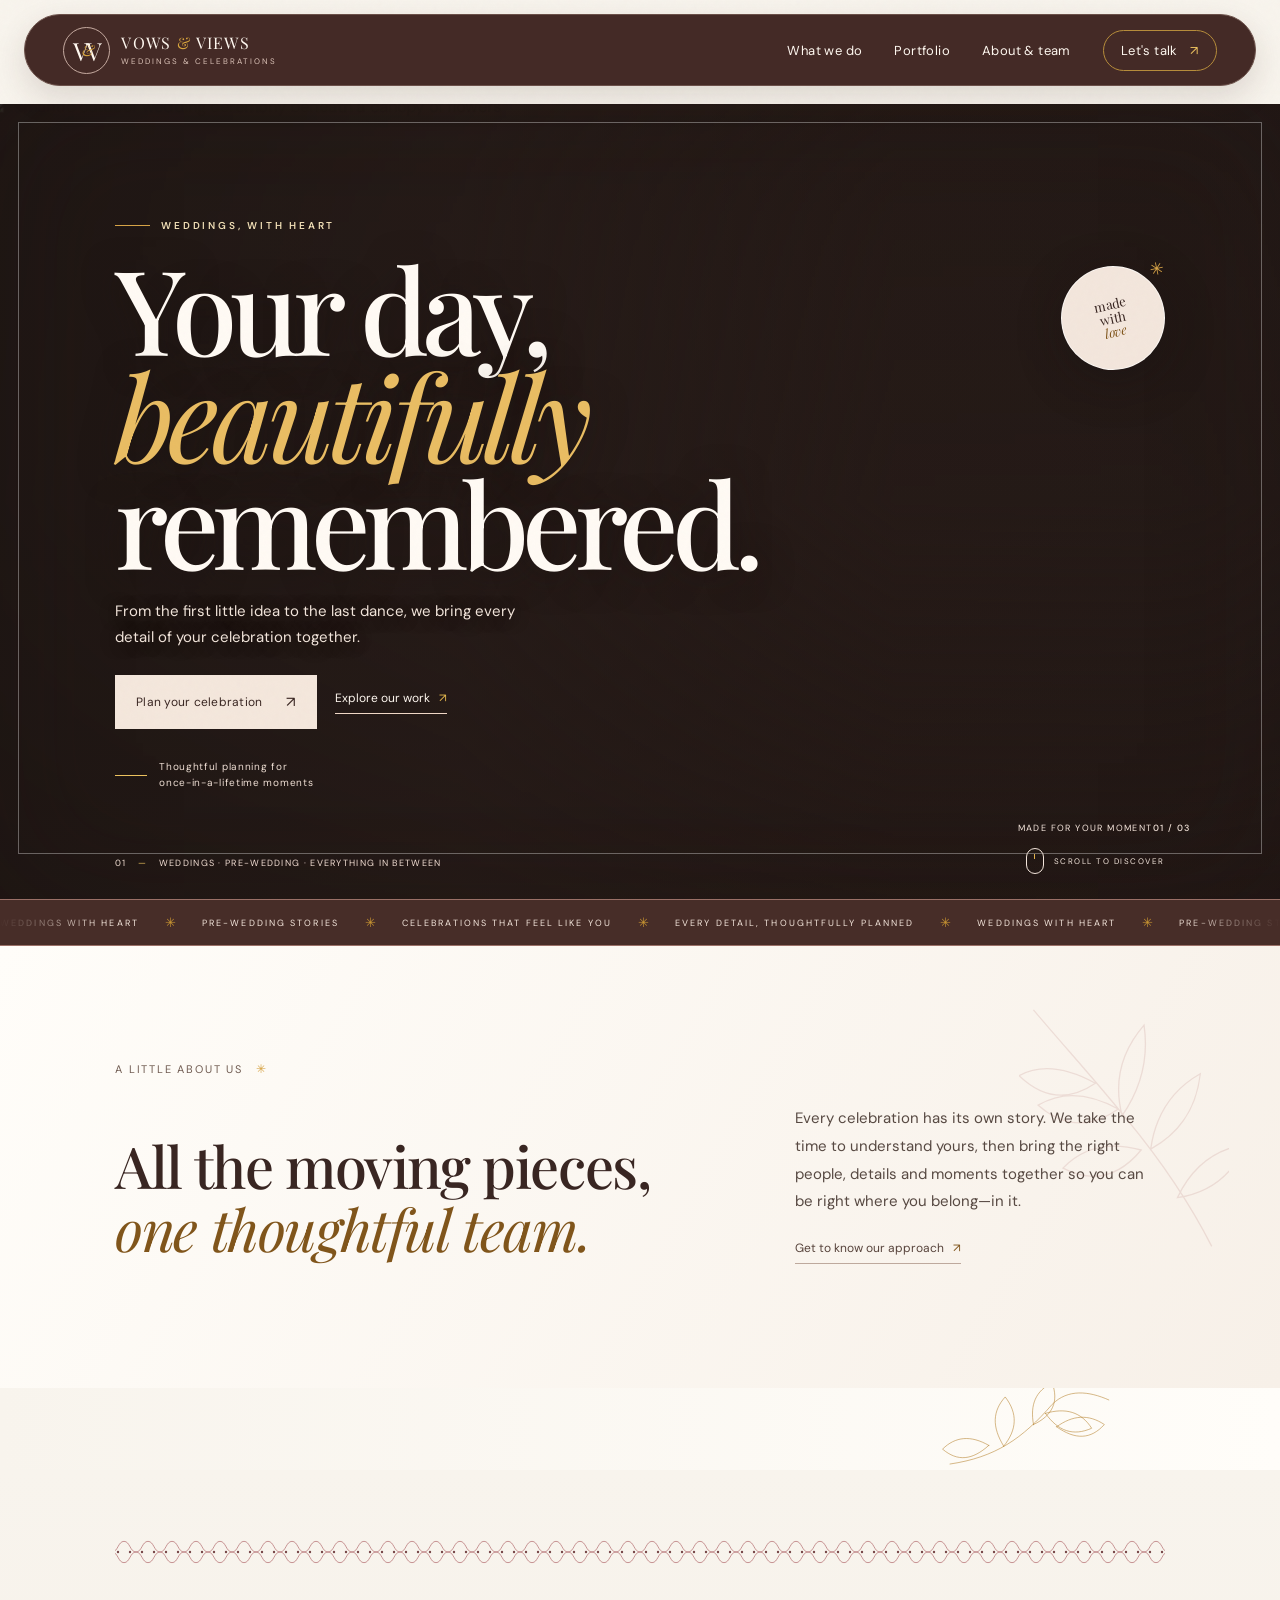
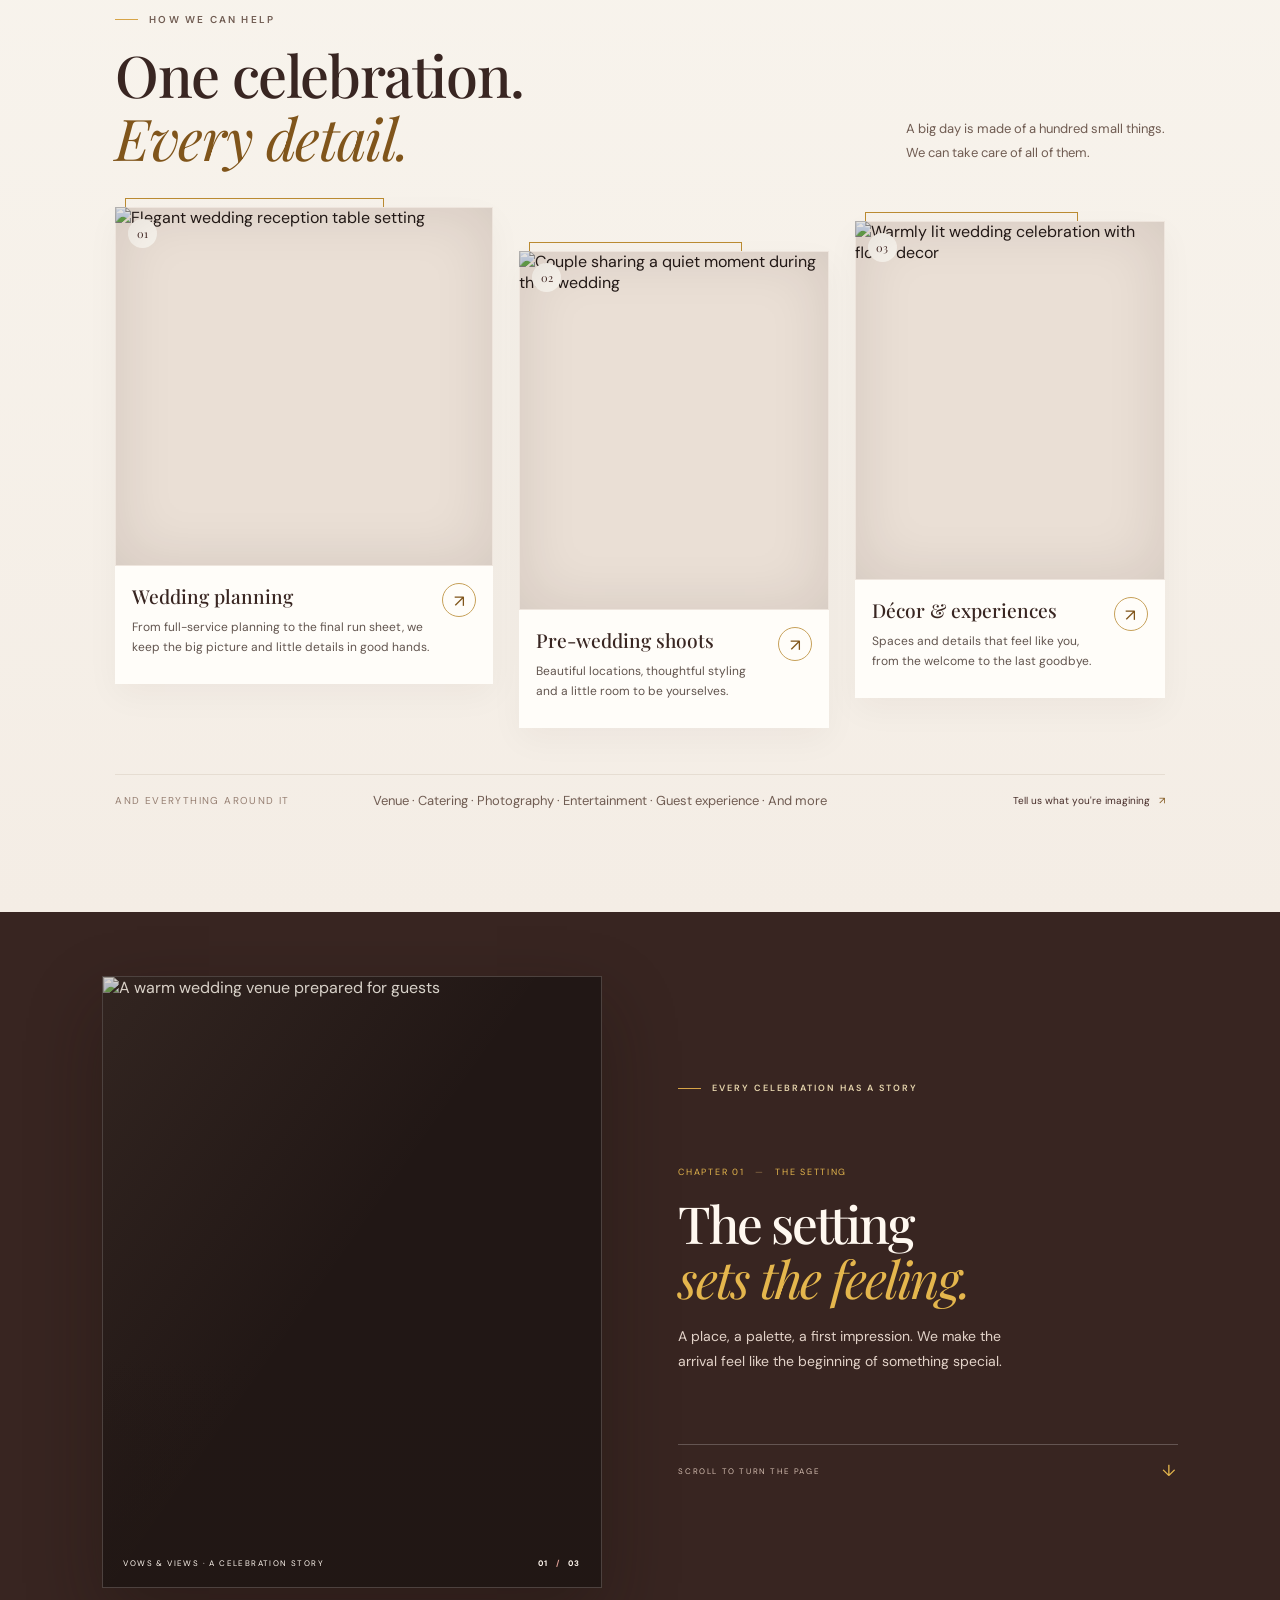
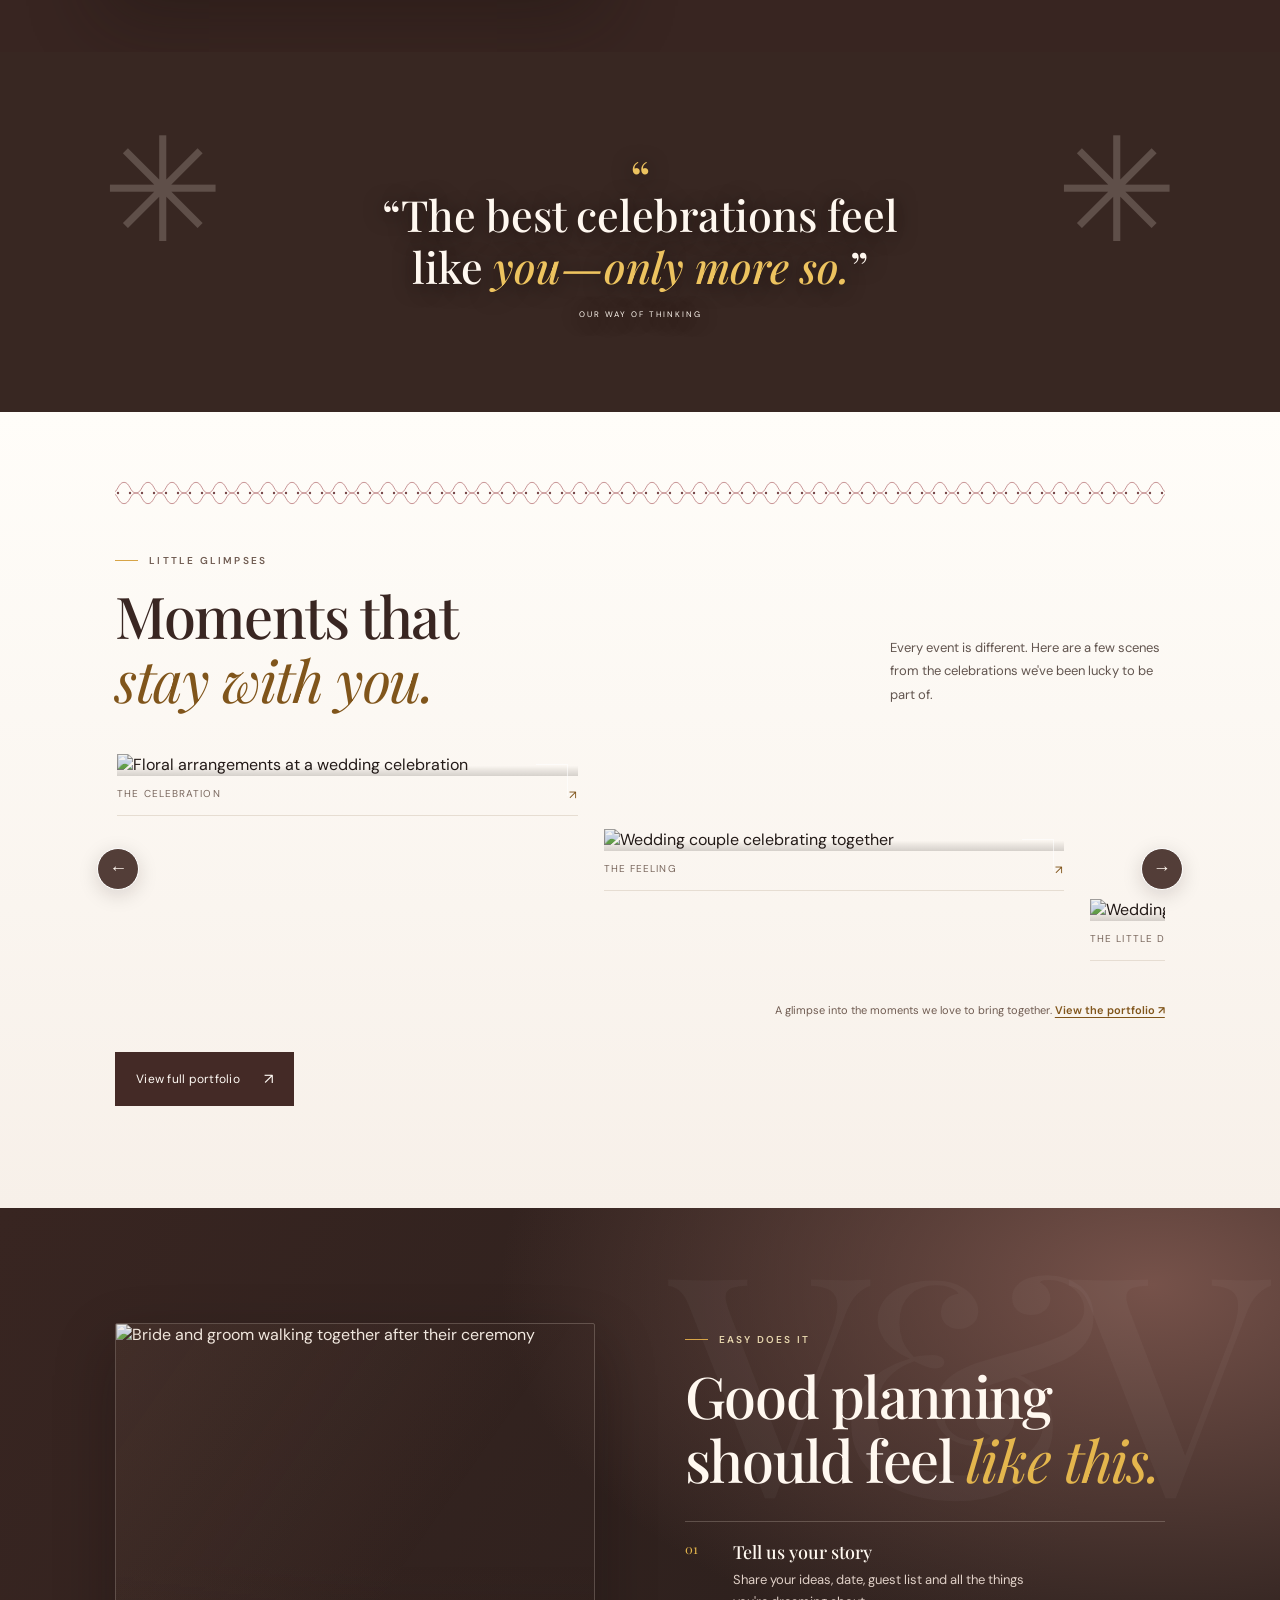
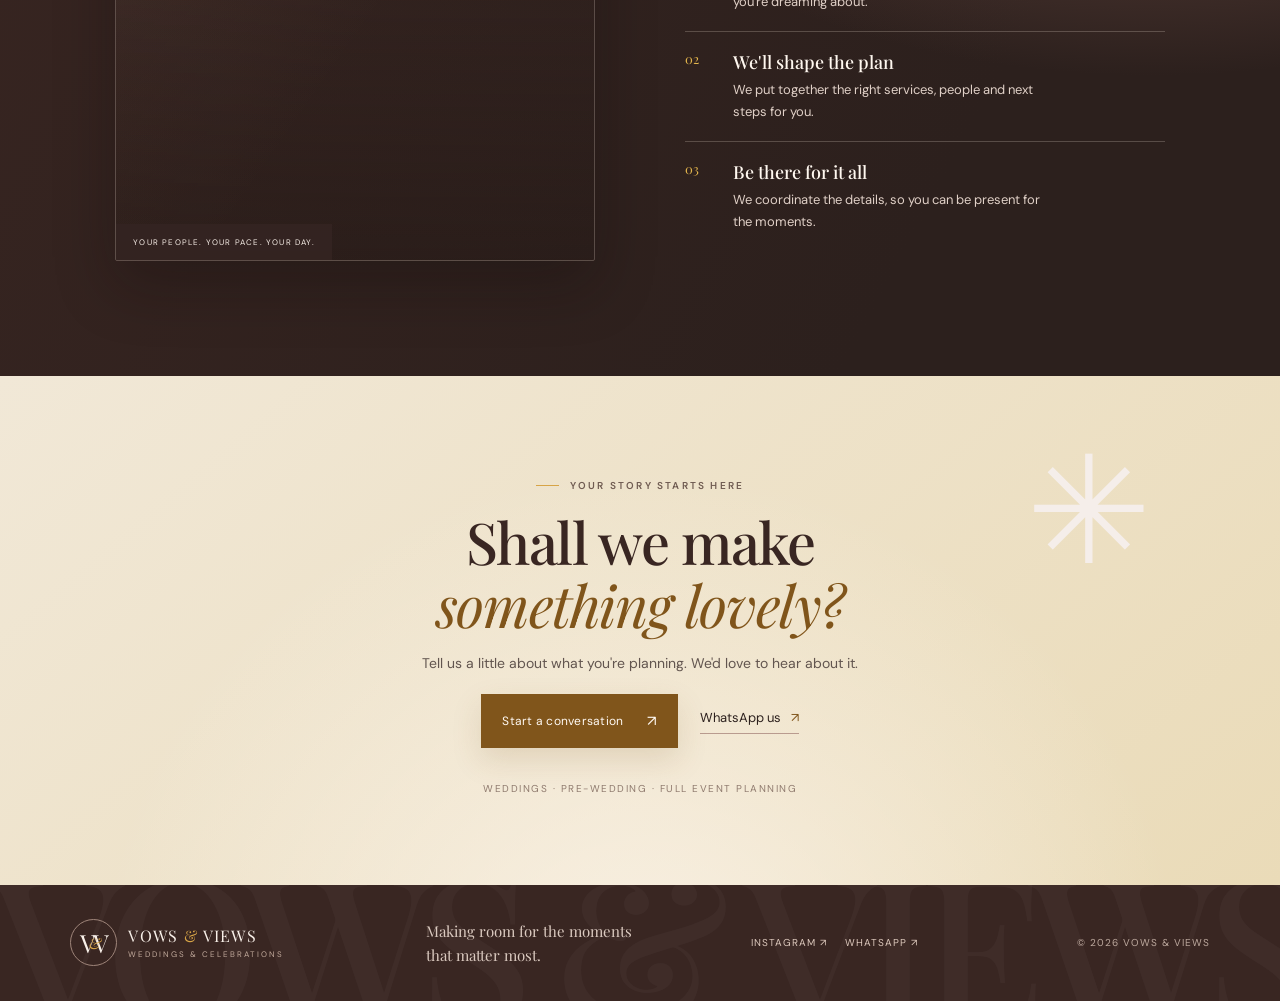
==== commit 73a5afeb: "Replace rose accents with warm gold" ====
--- a/index.html
+++ b/index.html
@@ -9,7 +9,7 @@
   <link rel="preconnect" href="https://fonts.googleapis.com">
   <link rel="preconnect" href="https://fonts.gstatic.com" crossorigin>
   <link href="https://fonts.googleapis.com/css2?family=DM+Sans:wght@400;500;600;700&family=Playfair+Display:wght@400;500;600&display=swap" rel="stylesheet">
-  <link rel="stylesheet" href="styles.css?v=restore-motif-1" />
+  <link rel="stylesheet" href="styles.css?v=gold-accent-2" />
   <link rel="stylesheet" href="motif.css?v=restore-1" />
 </head>
 <body>
@@ -97,7 +97,7 @@
   <footer class="footer"><a class="brand footer-brand" href="#home"><span class="brand-mark">V<span>&</span>V</span><span class="brand-name">VOWS <i>&</i> VIEWS<small>WEDDINGS & CELEBRATIONS</small></span></a><p>Making room for the moments<br>that matter most.</p><div class="footer-social"><a href="#contact">INSTAGRAM ↗</a><a href="#contact">WHATSAPP ↗</a></div><span class="copyright">© 2026 VOWS & VIEWS</span></footer>
   <script src="https://cdnjs.cloudflare.com/ajax/libs/gsap/3.13.0/gsap.min.js" defer></script>
   <script src="https://cdnjs.cloudflare.com/ajax/libs/gsap/3.13.0/ScrollTrigger.min.js" defer></script>
-  <script src="script.js?v=restore-motif-1" defer></script>
+  <script src="script.js?v=gold-accent-2" defer></script>
 </body>
 </html>
 
@@ -111,3 +111,5 @@
 
 
 
+
+
--- a/styles.css
+++ b/styles.css
@@ -1,4 +1,4 @@
-:root{--ivory:#f8f4ed;--paper:#fffdf9;--brown:#4c302b;--ink:#342421;--rose:#c98782;--rose-dark:#a85e5c;--muted:#857a71;--line:#e6ddd2;--serif:'Playfair Display',Georgia,serif;--sans:'DM Sans',Arial,sans-serif}*{box-sizing:border-box}html{scroll-behavior:smooth}body{margin:0;background:var(--ivory);color:var(--ink);font-family:var(--sans);-webkit-font-smoothing:antialiased}a{color:inherit;text-decoration:none}.site-header{height:82px;padding:0 7.4%;display:flex;align-items:center;justify-content:space-between;border-bottom:1px solid rgba(76,48,43,.1);position:relative;z-index:5;background:var(--ivory)}.brand{display:flex;align-items:center;gap:11px;color:var(--brown)}.brand-mark{position:relative;font-family:var(--serif);font-size:25px;letter-spacing:-3px;white-space:nowrap;border:1px solid #bda79b;border-radius:50%;width:47px;height:47px;flex:0 0 47px;display:flex;align-items:center;justify-content:center;padding-right:2px}.brand-mark span{position:absolute;font-style:italic;color:var(--rose);font-size:15px;left:50%;top:50%;transform:translate(-50%,-50%)}.brand-name{font-family:var(--serif);font-size:17px;letter-spacing:1.3px;line-height:1}.brand-name i{color:var(--rose);font-style:normal}.brand-name small{font-family:var(--sans);display:block;font-size:7px;letter-spacing:2px;margin-top:6px;color:#90796d}.navigation{display:flex;align-items:center;gap:39px;font-size:11px;letter-spacing:.4px;color:#594742}.navigation>a:not(.nav-cta):hover,.footer-social a:hover{color:var(--rose-dark)}.nav-cta{border-bottom:1px solid var(--rose-dark);padding:11px 0;color:var(--brown)}.nav-cta span{margin-left:12px;color:var(--rose-dark)}.menu-toggle{display:none}.hero{min-height:650px;height:calc(100svh - 82px);max-height:840px;padding:5.1% 7.4% 5.4%;display:grid;grid-template-columns:.86fr 1.14fr;gap:5.4%;position:relative}.hero-copy{display:flex;flex-direction:column;justify-content:center;align-items:flex-start;padding:0 0 34px}.eyebrow{font-size:9px;letter-spacing:2px;font-weight:600;color:#886b5d;display:flex;align-items:center;gap:11px;margin:0 0 23px}.eyebrow>span{width:23px;height:1px;background:var(--rose)}h1,h2,h3,p{margin-top:0}.hero h1{font:500 clamp(52px,6.25vw,88px)/.99 var(--serif);letter-spacing:-2.7px;color:var(--brown);margin:0 0 24px}.hero h1 em,h2 em{font-weight:400;color:var(--rose-dark)}.hero-intro{font-size:13px;line-height:1.8;color:#74675f;max-width:330px;margin-bottom:27px}.hero-actions{display:flex;align-items:center;gap:24px}.button{display:inline-flex;align-items:center;gap:25px;padding:15px 19px;font-size:10px;letter-spacing:.25px;transition:transform .2s,background .2s}.button:hover{transform:translateY(-2px)}.button-dark{background:var(--brown);color:#fffaf4}.button-dark span,.button-rose span{font-size:15px}.text-link{font-size:10px;border-bottom:1px solid #bea99d;padding-bottom:7px;color:#57433b}.text-link span{margin-left:6px;color:var(--rose-dark)}.hero-note{display:flex;align-items:center;gap:12px;font-size:9px;line-height:1.6;letter-spacing:.4px;color:#8d7b70;margin-top:59px}.note-line{width:32px;height:1px;background:var(--rose)}.hero-visual{position:relative;min-height:440px;height:100%;max-height:650px;padding:0 0 32px 26px}.hero-visual:before{content:"";position:absolute;left:0;top:28px;width:52%;height:64%;border:1px solid #d7b7a9}.hero-visual>img{width:100%;height:calc(100% - 18px);object-fit:cover;position:relative;z-index:1;filter:saturate(.82)}.photo-label{position:absolute;bottom:0;left:26px;right:0;display:flex;justify-content:space-between;color:#826d62;font-size:8px;letter-spacing:1.4px}.photo-label b{font-weight:500}.hero-stamp{position:absolute;z-index:2;left:-33px;bottom:82px;width:85px;height:85px;border-radius:50%;background:#f5e8df;color:var(--brown);font:13px/1.1 var(--serif);display:grid;place-content:center;transform:rotate(-12deg);text-align:center;box-shadow:0 4px 22px #4c302b18}.hero-stamp i{color:var(--rose-dark)}.hero-stamp span{position:absolute;right:-9px;top:1px;color:var(--rose);font:17px var(--sans)}.hero-index{position:absolute;bottom:20px;left:7.4%;font-size:8px;letter-spacing:1.1px;color:#907e72}.hero-index span{color:var(--rose);padding:0 8px}.section-pad{padding-left:11%;padding-right:11%}.intro{padding-top:111px;padding-bottom:124px;background:var(--paper)}.section-kicker{font-size:9px;letter-spacing:1.8px;color:#8d7466}.section-kicker span{color:var(--rose);margin-left:8px;font-size:12px}.intro-content{display:grid;grid-template-columns:1.2fr .8fr;gap:12%;margin-top:28px;align-items:end}.intro h2,.section-heading h2,.portfolio h2,.approach h2,.contact h2{font:500 clamp(35px,4.2vw,58px)/1.13 var(--serif);letter-spacing:-1.4px;color:var(--brown);margin:0}.intro-content>div{padding-bottom:3px}.intro-content>div>p{font-size:12px;line-height:1.9;color:#796e67;margin-bottom:20px;max-width:390px}.services{padding-top:110px;padding-bottom:98px}.section-heading,.portfolio-top{display:flex;justify-content:space-between;align-items:end;margin-bottom:38px}.section-heading h2,.portfolio h2{margin-top:0}.section-heading .eyebrow,.portfolio .eyebrow{margin-bottom:17px}.heading-aside,.portfolio-top>p{font-size:11px;line-height:1.8;color:#8a7b72;margin-bottom:5px}.service-grid{display:grid;grid-template-columns:1.22fr 1fr 1fr;gap:19px}.service-image{position:relative;height:clamp(220px,27vw,355px);overflow:hidden;background:#eadfd5}.service-image img{width:100%;height:100%;object-fit:cover;transition:transform .55s;filter:saturate(.82)}.service-card:hover .service-image img{transform:scale(1.04)}.service-number{position:absolute;top:12px;left:13px;background:var(--ivory);color:var(--brown);font:11px var(--serif);width:29px;height:29px;border-radius:50%;display:grid;place-items:center}.service-info{display:flex;justify-content:space-between;gap:12px;padding:17px 0 8px;border-bottom:1px solid var(--line)}.service-info h3{font:500 18px var(--serif);color:var(--brown);margin:0 0 8px}.service-info p{font-size:10px;line-height:1.75;color:#83766e;margin:0;max-width:290px}.service-info>a{color:var(--rose-dark);font-size:17px;padding-top:2px}.service-foot{border-top:1px solid var(--line);margin-top:34px;padding-top:17px;display:grid;grid-template-columns:1fr 2.2fr 1fr;gap:15px;align-items:center}.service-foot>span{font-size:8px;letter-spacing:1.4px;color:#967f72}.service-foot p{margin:0;font-size:10px;color:#776a62}.service-foot>a{font-size:9px;color:var(--brown);text-align:right}.service-foot>a span{color:var(--rose-dark);padding-left:6px}.quote-band{background:#eadbd4;text-align:center;min-height:280px;display:flex;flex-direction:column;align-items:center;justify-content:center;position:relative;overflow:hidden}.quote-band:before,.quote-band:after{content:"✳";font-size:145px;color:#f4eae3;position:absolute;opacity:.6;top:45px}.quote-band:before{left:8%}.quote-band:after{right:8%}.quote-ornament{font:50px var(--serif);height:35px;color:var(--rose-dark)}.quote-band p{font:500 clamp(27px,3.8vw,43px)/1.2 var(--serif);color:var(--brown);margin:10px 0 17px;z-index:1}.quote-band p em{color:var(--rose-dark)}.quote-band>span{font-size:8px;letter-spacing:2px;color:#8d7466}.portfolio{padding-top:109px;padding-bottom:108px;background:var(--paper)}.portfolio-top{align-items:end}.portfolio-top>p{max-width:275px}.gallery{display:grid;grid-template-columns:1.2fr 1fr 1fr;gap:17px;align-items:start}.gallery figure{margin:0}.gallery figure:nth-child(2){margin-top:55px}.gallery figure:nth-child(3){margin-top:105px}.gallery img{width:100%;height:clamp(220px,28vw,365px);object-fit:cover;filter:saturate(.78)}.gallery figure:nth-child(2) img,.gallery figure:nth-child(3) img{height:clamp(190px,22vw,292px)}.gallery figcaption{display:flex;justify-content:space-between;padding:12px 0;border-bottom:1px solid var(--line);font-size:8px;letter-spacing:1.1px;color:#79675d}.gallery figcaption span{color:var(--rose-dark);font-size:12px}.gallery-note{font-size:9px;color:#a18e82;margin-top:20px;text-align:right}.approach{padding-top:100px;padding-bottom:103px;display:grid;grid-template-columns:1fr 1fr;gap:9%;align-items:center}.approach-photo{height:470px;position:relative}.approach-photo img{width:100%;height:100%;object-fit:cover;filter:saturate(.77)}.approach-photo span{position:absolute;bottom:0;left:0;background:var(--paper);padding:13px 17px;font-size:8px;letter-spacing:1.2px;color:#846f64}.approach-copy .eyebrow{margin-bottom:18px}.approach h2{font-size:clamp(34px,4vw,52px);margin-bottom:30px}.steps>div{display:grid;grid-template-columns:38px 1fr;gap:10px;border-top:1px solid var(--line);padding:15px 0}.steps>div>b{font:13px var(--serif);color:var(--rose-dark)}.steps p{margin:0}.steps strong{display:block;font:500 15px var(--serif);color:var(--brown);margin-bottom:5px}.steps p span{font-size:10px;line-height:1.65;color:#80736b;display:block;max-width:310px}.contact{position:relative;background:#eee1db;text-align:center;padding-top:92px;padding-bottom:84px;overflow:hidden}.contact-flower{position:absolute;right:10%;top:12%;font-size:150px;color:#f5eeea;line-height:1}.contact .eyebrow{justify-content:center;margin-bottom:18px}.contact h2{font-size:clamp(42px,5vw,66px);position:relative}.contact-text{font-size:11px;color:#786b65;margin:18px 0 22px}.contact-actions{display:flex;justify-content:center;align-items:center;gap:22px;position:relative}.button-rose{background:var(--rose-dark);color:#fffaf4}.contact-phone{font-size:10px;border-bottom:1px solid #b99b8f;padding:0 0 7px}.contact-phone span{color:var(--rose-dark);margin-left:7px}.contact>small{display:block;font-size:8px;letter-spacing:1.5px;color:#8f7a6e;margin-top:34px}.footer{padding:33px 7.4%;display:grid;grid-template-columns:1.1fr 1fr 1fr auto;align-items:center;background:var(--brown);color:#f8f0e9;gap:22px}.footer .brand{color:#f8f0e9}.footer .brand-mark{border-color:#9f857a}.footer .brand-name small{color:#c1a99b}.footer>p{font:13px/1.6 var(--serif);color:#dbcac0;margin:0}.footer-social{display:flex;gap:18px}.footer-social a,.copyright{font-size:8px;letter-spacing:1px;color:#ddc9bd}.copyright{color:#bda99e}
+:root{--ivory:#f8f4ed;--paper:#fffdf9;--brown:#4c302b;--ink:#342421;--rose:#d7a447;--rose-dark:#80551b;--muted:#857a71;--line:#e6ddd2;--serif:'Playfair Display',Georgia,serif;--sans:'DM Sans',Arial,sans-serif}*{box-sizing:border-box}html{scroll-behavior:smooth}body{margin:0;background:var(--ivory);color:var(--ink);font-family:var(--sans);-webkit-font-smoothing:antialiased}a{color:inherit;text-decoration:none}.site-header{height:82px;padding:0 7.4%;display:flex;align-items:center;justify-content:space-between;border-bottom:1px solid rgba(76,48,43,.1);position:relative;z-index:5;background:var(--ivory)}.brand{display:flex;align-items:center;gap:11px;color:var(--brown)}.brand-mark{position:relative;font-family:var(--serif);font-size:25px;letter-spacing:-3px;white-space:nowrap;border:1px solid #bda79b;border-radius:50%;width:47px;height:47px;flex:0 0 47px;display:flex;align-items:center;justify-content:center;padding-right:2px}.brand-mark span{position:absolute;font-style:italic;color:var(--rose);font-size:15px;left:50%;top:50%;transform:translate(-50%,-50%)}.brand-name{font-family:var(--serif);font-size:17px;letter-spacing:1.3px;line-height:1}.brand-name i{color:var(--rose);font-style:normal}.brand-name small{font-family:var(--sans);display:block;font-size:7px;letter-spacing:2px;margin-top:6px;color:#90796d}.navigation{display:flex;align-items:center;gap:39px;font-size:11px;letter-spacing:.4px;color:#594742}.navigation>a:not(.nav-cta):hover,.footer-social a:hover{color:var(--rose-dark)}.nav-cta{border-bottom:1px solid var(--rose-dark);padding:11px 0;color:var(--brown)}.nav-cta span{margin-left:12px;color:var(--rose-dark)}.menu-toggle{display:none}.hero{min-height:650px;height:calc(100svh - 82px);max-height:840px;padding:5.1% 7.4% 5.4%;display:grid;grid-template-columns:.86fr 1.14fr;gap:5.4%;position:relative}.hero-copy{display:flex;flex-direction:column;justify-content:center;align-items:flex-start;padding:0 0 34px}.eyebrow{font-size:9px;letter-spacing:2px;font-weight:600;color:#886b5d;display:flex;align-items:center;gap:11px;margin:0 0 23px}.eyebrow>span{width:23px;height:1px;background:var(--rose)}h1,h2,h3,p{margin-top:0}.hero h1{font:500 clamp(52px,6.25vw,88px)/.99 var(--serif);letter-spacing:-2.7px;color:var(--brown);margin:0 0 24px}.hero h1 em,h2 em{font-weight:400;color:var(--rose-dark)}.hero-intro{font-size:13px;line-height:1.8;color:#74675f;max-width:330px;margin-bottom:27px}.hero-actions{display:flex;align-items:center;gap:24px}.button{display:inline-flex;align-items:center;gap:25px;padding:15px 19px;font-size:10px;letter-spacing:.25px;transition:transform .2s,background .2s}.button:hover{transform:translateY(-2px)}.button-dark{background:var(--brown);color:#fffaf4}.button-dark span,.button-rose span{font-size:15px}.text-link{font-size:10px;border-bottom:1px solid #bea99d;padding-bottom:7px;color:#57433b}.text-link span{margin-left:6px;color:var(--rose-dark)}.hero-note{display:flex;align-items:center;gap:12px;font-size:9px;line-height:1.6;letter-spacing:.4px;color:#8d7b70;margin-top:59px}.note-line{width:32px;height:1px;background:var(--rose)}.hero-visual{position:relative;min-height:440px;height:100%;max-height:650px;padding:0 0 32px 26px}.hero-visual:before{content:"";position:absolute;left:0;top:28px;width:52%;height:64%;border:1px solid #d7b7a9}.hero-visual>img{width:100%;height:calc(100% - 18px);object-fit:cover;position:relative;z-index:1;filter:saturate(.82)}.photo-label{position:absolute;bottom:0;left:26px;right:0;display:flex;justify-content:space-between;color:#826d62;font-size:8px;letter-spacing:1.4px}.photo-label b{font-weight:500}.hero-stamp{position:absolute;z-index:2;left:-33px;bottom:82px;width:85px;height:85px;border-radius:50%;background:#f5e8df;color:var(--brown);font:13px/1.1 var(--serif);display:grid;place-content:center;transform:rotate(-12deg);text-align:center;box-shadow:0 4px 22px #4c302b18}.hero-stamp i{color:var(--rose-dark)}.hero-stamp span{position:absolute;right:-9px;top:1px;color:var(--rose);font:17px var(--sans)}.hero-index{position:absolute;bottom:20px;left:7.4%;font-size:8px;letter-spacing:1.1px;color:#907e72}.hero-index span{color:var(--rose);padding:0 8px}.section-pad{padding-left:11%;padding-right:11%}.intro{padding-top:111px;padding-bottom:124px;background:var(--paper)}.section-kicker{font-size:9px;letter-spacing:1.8px;color:#8d7466}.section-kicker span{color:var(--rose);margin-left:8px;font-size:12px}.intro-content{display:grid;grid-template-columns:1.2fr .8fr;gap:12%;margin-top:28px;align-items:end}.intro h2,.section-heading h2,.portfolio h2,.approach h2,.contact h2{font:500 clamp(35px,4.2vw,58px)/1.13 var(--serif);letter-spacing:-1.4px;color:var(--brown);margin:0}.intro-content>div{padding-bottom:3px}.intro-content>div>p{font-size:12px;line-height:1.9;color:#796e67;margin-bottom:20px;max-width:390px}.services{padding-top:110px;padding-bottom:98px}.section-heading,.portfolio-top{display:flex;justify-content:space-between;align-items:end;margin-bottom:38px}.section-heading h2,.portfolio h2{margin-top:0}.section-heading .eyebrow,.portfolio .eyebrow{margin-bottom:17px}.heading-aside,.portfolio-top>p{font-size:11px;line-height:1.8;color:#8a7b72;margin-bottom:5px}.service-grid{display:grid;grid-template-columns:1.22fr 1fr 1fr;gap:19px}.service-image{position:relative;height:clamp(220px,27vw,355px);overflow:hidden;background:#eadfd5}.service-image img{width:100%;height:100%;object-fit:cover;transition:transform .55s;filter:saturate(.82)}.service-card:hover .service-image img{transform:scale(1.04)}.service-number{position:absolute;top:12px;left:13px;background:var(--ivory);color:var(--brown);font:11px var(--serif);width:29px;height:29px;border-radius:50%;display:grid;place-items:center}.service-info{display:flex;justify-content:space-between;gap:12px;padding:17px 0 8px;border-bottom:1px solid var(--line)}.service-info h3{font:500 18px var(--serif);color:var(--brown);margin:0 0 8px}.service-info p{font-size:10px;line-height:1.75;color:#83766e;margin:0;max-width:290px}.service-info>a{color:var(--rose-dark);font-size:17px;padding-top:2px}.service-foot{border-top:1px solid var(--line);margin-top:34px;padding-top:17px;display:grid;grid-template-columns:1fr 2.2fr 1fr;gap:15px;align-items:center}.service-foot>span{font-size:8px;letter-spacing:1.4px;color:#967f72}.service-foot p{margin:0;font-size:10px;color:#776a62}.service-foot>a{font-size:9px;color:var(--brown);text-align:right}.service-foot>a span{color:var(--rose-dark);padding-left:6px}.quote-band{background:#eee3d0;text-align:center;min-height:280px;display:flex;flex-direction:column;align-items:center;justify-content:center;position:relative;overflow:hidden}.quote-band:before,.quote-band:after{content:"✳";font-size:145px;color:#f4eae3;position:absolute;opacity:.6;top:45px}.quote-band:before{left:8%}.quote-band:after{right:8%}.quote-ornament{font:50px var(--serif);height:35px;color:var(--rose-dark)}.quote-band p{font:500 clamp(27px,3.8vw,43px)/1.2 var(--serif);color:var(--brown);margin:10px 0 17px;z-index:1}.quote-band p em{color:var(--rose-dark)}.quote-band>span{font-size:8px;letter-spacing:2px;color:#8d7466}.portfolio{padding-top:109px;padding-bottom:108px;background:var(--paper)}.portfolio-top{align-items:end}.portfolio-top>p{max-width:275px}.gallery{display:grid;grid-template-columns:1.2fr 1fr 1fr;gap:17px;align-items:start}.gallery figure{margin:0}.gallery figure:nth-child(2){margin-top:55px}.gallery figure:nth-child(3){margin-top:105px}.gallery img{width:100%;height:clamp(220px,28vw,365px);object-fit:cover;filter:saturate(.78)}.gallery figure:nth-child(2) img,.gallery figure:nth-child(3) img{height:clamp(190px,22vw,292px)}.gallery figcaption{display:flex;justify-content:space-between;padding:12px 0;border-bottom:1px solid var(--line);font-size:8px;letter-spacing:1.1px;color:#79675d}.gallery figcaption span{color:var(--rose-dark);font-size:12px}.gallery-note{font-size:9px;color:#a18e82;margin-top:20px;text-align:right}.approach{padding-top:100px;padding-bottom:103px;display:grid;grid-template-columns:1fr 1fr;gap:9%;align-items:center}.approach-photo{height:470px;position:relative}.approach-photo img{width:100%;height:100%;object-fit:cover;filter:saturate(.77)}.approach-photo span{position:absolute;bottom:0;left:0;background:var(--paper);padding:13px 17px;font-size:8px;letter-spacing:1.2px;color:#846f64}.approach-copy .eyebrow{margin-bottom:18px}.approach h2{font-size:clamp(34px,4vw,52px);margin-bottom:30px}.steps>div{display:grid;grid-template-columns:38px 1fr;gap:10px;border-top:1px solid var(--line);padding:15px 0}.steps>div>b{font:13px var(--serif);color:var(--rose-dark)}.steps p{margin:0}.steps strong{display:block;font:500 15px var(--serif);color:var(--brown);margin-bottom:5px}.steps p span{font-size:10px;line-height:1.65;color:#80736b;display:block;max-width:310px}.contact{position:relative;background:#efe5d1;text-align:center;padding-top:92px;padding-bottom:84px;overflow:hidden}.contact-flower{position:absolute;right:10%;top:12%;font-size:150px;color:#f5eeea;line-height:1}.contact .eyebrow{justify-content:center;margin-bottom:18px}.contact h2{font-size:clamp(42px,5vw,66px);position:relative}.contact-text{font-size:11px;color:#786b65;margin:18px 0 22px}.contact-actions{display:flex;justify-content:center;align-items:center;gap:22px;position:relative}.button-rose{background:var(--rose-dark);color:#fffaf4}.contact-phone{font-size:10px;border-bottom:1px solid #b99b8f;padding:0 0 7px}.contact-phone span{color:var(--rose-dark);margin-left:7px}.contact>small{display:block;font-size:8px;letter-spacing:1.5px;color:#8f7a6e;margin-top:34px}.footer{padding:33px 7.4%;display:grid;grid-template-columns:1.1fr 1fr 1fr auto;align-items:center;background:var(--brown);color:#f8f0e9;gap:22px}.footer .brand{color:#f8f0e9}.footer .brand-mark{border-color:#9f857a}.footer .brand-name small{color:#c1a99b}.footer>p{font:13px/1.6 var(--serif);color:#dbcac0;margin:0}.footer-social{display:flex;gap:18px}.footer-social a,.copyright{font-size:8px;letter-spacing:1px;color:#ddc9bd}.copyright{color:#bda99e}
 @media(min-width:1500px){.hero,.site-header,.footer{padding-left:max(7.4%,calc((100vw - 1640px)/2));padding-right:max(7.4%,calc((100vw - 1640px)/2))}.hero-index{left:max(7.4%,calc((100vw - 1640px)/2))}.section-pad{padding-left:max(11%,calc((100vw - 1380px)/2));padding-right:max(11%,calc((100vw - 1380px)/2))}}
 @media(max-width:900px){.site-header{padding:0 5%;height:72px}.navigation{gap:22px}.hero{height:auto;min-height:570px;padding:6% 5% 8%;gap:4%;grid-template-columns:.9fr 1.1fr}.hero h1{font-size:clamp(50px,7vw,67px)}.hero-visual{min-height:430px}.hero-index{left:5%}.section-pad{padding-left:7%;padding-right:7%}.intro{padding-top:85px;padding-bottom:90px}.services,.portfolio{padding-top:85px;padding-bottom:85px}.service-grid{gap:13px}.service-info h3{font-size:16px}.service-foot{grid-template-columns:1fr 2fr}.service-foot>a{grid-column:2;text-align:left}.approach{padding-top:80px;padding-bottom:80px;gap:6%}.approach-photo{height:420px}.footer{padding:28px 5%;grid-template-columns:1fr 1fr}.footer-social{justify-content:flex-end}.copyright{text-align:right}}
 @media(max-width:640px){.site-header{height:68px;padding:0 5.2%}.brand-mark{width:40px;height:40px;font-size:25px}.brand-name{font-size:15px}.menu-toggle{display:flex;border:0;background:none;width:42px;height:42px;flex-direction:column;gap:5px;align-items:center;justify-content:center;cursor:pointer}.menu-toggle span{height:1px;width:21px;background:var(--brown);transition:.2s}.menu-toggle[aria-expanded="true"] span:first-child{transform:translateY(3px) rotate(45deg)}.menu-toggle[aria-expanded="true"] span:last-child{transform:translateY(-3px) rotate(-45deg)}.navigation{display:none;position:absolute;top:68px;left:0;right:0;background:var(--ivory);padding:18px 6% 25px;flex-direction:column;align-items:stretch;gap:0;border-bottom:1px solid var(--line);box-shadow:0 10px 20px #4c302b0d}.navigation.open{display:flex}.navigation>a{padding:14px 0;border-bottom:1px solid var(--line)}.navigation .nav-cta{border-bottom:0}.hero{display:flex;flex-direction:column-reverse;padding:16px 5.2% 55px;gap:27px;min-height:0;height:auto}.hero-visual{height:65vw;min-height:255px;max-height:390px;padding:0 0 22px 16px}.hero-visual:before{top:15px;width:57%;height:64%}.hero-visual>img{height:100%}.photo-label{left:16px;bottom:0;font-size:7px}.hero-stamp{width:68px;height:68px;left:-20px;bottom:57px;font-size:11px}.hero-copy{padding:0}.hero-copy .eyebrow{font-size:8px;margin-bottom:14px}.hero h1{font-size:clamp(53px,15vw,72px);letter-spacing:-1.8px;margin-bottom:14px}.hero-intro{font-size:12px;line-height:1.7;max-width:320px;margin-bottom:19px}.hero-actions{gap:17px;flex-wrap:wrap}.button{padding:14px 15px;gap:14px;font-size:9px}.text-link{font-size:9px}.hero-note{display:none}.hero-index{bottom:17px;left:5.2%;font-size:7px}.section-pad{padding-left:6%;padding-right:6%}.intro{padding-top:67px;padding-bottom:72px}.intro-content{display:block;margin-top:20px}.intro h2,.section-heading h2,.portfolio h2{font-size:39px}.intro-content>div{margin-top:18px}.intro-content>div>p{font-size:11px}.services{padding-top:69px;padding-bottom:68px}.section-heading,.portfolio-top{display:block;margin-bottom:24px}.section-heading h2,.portfolio h2{margin-bottom:14px}.heading-aside,.portfolio-top>p{font-size:10px}.service-grid{display:flex;flex-direction:column;gap:25px}.service-image{height:78vw;max-height:390px;min-height:250px}.service-card:not(.service-feature) .service-image{height:69vw}.service-info{padding:12px 0 11px}.service-info h3{font-size:18px}.service-info p{font-size:10px;max-width:290px}.service-foot{display:block;margin-top:25px;padding-top:16px}.service-foot p{font-size:10px;margin:9px 0 11px}.service-foot>a{font-size:9px}.quote-band{min-height:225px;padding:30px 5%}.quote-band:before,.quote-band:after{font-size:85px;top:70px}.quote-band:before{left:2%}.quote-band:after{right:2%}.quote-band p{font-size:30px}.portfolio{padding-top:67px;padding-bottom:69px}.gallery{grid-template-columns:1fr 1fr;gap:12px}.gallery figure:nth-child(2),.gallery figure:nth-child(3){margin-top:0}.gallery figure:first-child{grid-column:1/-1}.gallery img{height:57vw;max-height:310px}.gallery figure:first-child img{height:77vw;max-height:390px}.gallery figure:nth-child(2) img,.gallery figure:nth-child(3) img{height:45vw}.gallery figcaption{font-size:7px;padding:9px 0}.gallery-note{font-size:8px;text-align:left;line-height:1.6}.approach{padding-top:67px;padding-bottom:70px;display:flex;flex-direction:column;gap:28px;align-items:stretch}.approach-photo{height:76vw;min-height:270px;max-height:390px}.approach-copy h2{font-size:39px;margin-bottom:22px}.steps>div{padding:13px 0}.contact{padding-top:69px;padding-bottom:65px}.contact-flower{font-size:85px;right:3%;top:7%}.contact h2{font-size:44px}.contact-text{font-size:10px;max-width:260px;margin:14px auto 20px;line-height:1.6}.contact-actions{flex-direction:column;gap:16px}.contact>small{font-size:7px;line-height:1.6;margin-top:27px}.footer{padding:28px 6%;grid-template-columns:1fr 1fr;gap:19px 10px}.footer>p{font-size:11px}.footer-social{flex-direction:column;gap:8px}.footer-social a,.copyright{font-size:7px}.copyright{grid-column:1/-1;text-align:left;border-top:1px solid #755750;padding-top:14px}}
@@ -59,8 +59,8 @@
 .portfolio-hero,.quote-band{background-image:url("data:image/svg+xml,%3Csvg xmlns='http://www.w3.org/2000/svg' width='84' height='84' viewBox='0 0 84 84'%3E%3Cg fill='none' stroke='%23b9a99a' stroke-opacity='.13' stroke-width='2'%3E%3Cpath d='M0 21c10 0 10-16 21-16s10 16 21 16 10-16 21-16 10 16 21 16M0 21c10 0 10 16 21 16s10-16 21-16 10 16 21 16 10-16 21-16M0 63c10 0 10-16 21-16s10 16 21 16 10-16 21-16 10 16 21 16M0 63c10 0 10 16 21 16s10-16 21-16 10 16 21 16 10-16 21-16M21 0c0 10 16 10 16 21s-16 10-16 21 16 10 16 21-16 10-16 21M63 0c0 10-16 10-16 21s16 10 16 21-16 10-16 21 16 10 16 21'/%3E%3C/g%3E%3C/svg%3E");background-repeat:repeat}
 .portfolio-home-link{margin-top:24px}.gallery-note a{color:var(--rose-dark);text-decoration:underline;text-underline-offset:3px}
 .portfolio-hero{min-height:min(760px,calc(100svh - 90px));padding:clamp(52px,7vw,110px) clamp(24px,8vw,150px) 76px;display:grid;grid-template-columns:.8fr 1.2fr;gap:clamp(36px,7vw,110px);align-items:center;position:relative;overflow:hidden}
-.portfolio-hero-copy{position:relative;z-index:2}.portfolio-hero-copy .eyebrow{font-size:10px}.portfolio-hero h1{font:500 clamp(52px,6.5vw,92px)/1.02 var(--serif);letter-spacing:-.045em;color:var(--brown);margin:0 0 22px}.portfolio-hero h1 em{color:var(--rose-dark);font-weight:400}.portfolio-hero-copy>p:not(.eyebrow){font-size:clamp(14px,1vw,17px);line-height:1.85;color:#796e67;max-width:430px;margin-bottom:28px}.portfolio-hero-photo{height:clamp(400px,45vw,650px);position:relative;padding:0 0 25px 25px}.portfolio-hero-photo:before{content:"";position:absolute;left:0;top:25px;width:48%;height:67%;border:1px solid #d7b7a9}.portfolio-hero-photo img{width:100%;height:100%;object-fit:cover;position:relative;z-index:1;filter:saturate(.8)}.hero-photo-caption{position:absolute;z-index:2;bottom:0;left:25px;right:0;display:flex;justify-content:space-between;font-size:9px;letter-spacing:1.4px;color:#856f63}.hero-photo-caption i{font-size:14px;color:var(--rose);font-style:normal}.floral-seal{position:absolute;z-index:3;right:-30px;top:17%;width:88px;height:88px;border-radius:50%;background:#f5e8df;display:grid;place-items:center;color:var(--brown);font:24px var(--serif);box-shadow:0 8px 28px #4c302b18}.floral-seal:before{content:"✳";position:absolute;inset:-9px;border:1px solid #d4afa0;border-radius:50%;color:var(--rose);font:12px var(--sans);display:grid;place-items:start center;padding-top:2px}.floral-seal i{font-size:13px;color:var(--rose);font-style:italic}.portfolio-hero-index{position:absolute;bottom:24px;left:clamp(24px,8vw,150px);font-size:9px;letter-spacing:1.3px;color:#907e72}.portfolio-hero-index span{color:var(--rose);padding:0 8px}
-.portfolio-collection{padding:clamp(70px,8vw,120px) clamp(24px,9vw,180px) clamp(76px,9vw,140px);background:var(--paper)}.portfolio-intro{display:flex;align-items:end;justify-content:space-between;gap:30px;margin-bottom:38px}.portfolio-intro h2,.portfolio-cta h2{font:500 clamp(39px,4.6vw,67px)/1.1 var(--serif);letter-spacing:-.035em;color:var(--brown);margin:0}.portfolio-intro h2 em,.portfolio-cta h2 em{font-weight:400;color:var(--rose-dark)}.portfolio-intro .eyebrow{margin-bottom:15px}.portfolio-intro>p{font-size:14px;color:#82766e;line-height:1.8;max-width:300px;margin:0 0 5px}.portfolio-filters{display:flex;gap:9px;overflow-x:auto;scrollbar-width:none;padding:4px 0 21px;margin-bottom:23px;border-bottom:1px solid var(--line)}.portfolio-filters::-webkit-scrollbar{display:none}.filter-button{white-space:nowrap;border:1px solid #dfd3ca;border-radius:30px;background:transparent;color:#6e5a50;font:12px var(--sans);padding:10px 14px;cursor:pointer;transition:.2s}.filter-button span{font-size:9px;color:#a4877b;margin-left:7px}.filter-button:hover,.filter-button.is-selected{background:var(--brown);border-color:var(--brown);color:#fffaf4}.filter-button.is-selected span{color:#e5c9bb}.portfolio-grid{display:grid;grid-template-columns:repeat(2,minmax(0,1fr));column-gap:clamp(18px,3vw,44px);row-gap:45px;align-items:start}.portfolio-tile:nth-child(even){margin-top:65px}.portfolio-tile a{display:block}.tile-image{position:relative;height:clamp(260px,31vw,455px);overflow:hidden;background:#e9ddd4}.portfolio-tile:not(.tile-large) .tile-image{height:clamp(235px,26vw,375px)}.tile-image:after{content:"";position:absolute;inset:0;background:linear-gradient(180deg,transparent 65%,#2c1e1b44);pointer-events:none}.tile-image img{width:100%;height:100%;object-fit:cover;filter:saturate(.82);transition:transform .6s,filter .4s}.portfolio-tile a:hover img{transform:scale(1.035);filter:saturate(1)}.tile-count{position:absolute;z-index:1;left:16px;top:16px;color:white;font-size:9px;letter-spacing:1.3px}.tile-arrow{position:absolute;z-index:1;right:16px;bottom:16px;border:1px solid #ffffffa6;color:white;width:36px;height:36px;display:grid;place-items:center;border-radius:50%;font-size:15px;transition:.2s}.portfolio-tile a:hover .tile-arrow{background:white;color:var(--brown)}.tile-caption{display:flex;justify-content:space-between;align-items:end;gap:12px;padding:15px 0 11px;border-bottom:1px solid var(--line)}.tile-caption span{font-size:8px;letter-spacing:1.4px;color:#9a8174}.tile-caption h3{font:500 clamp(19px,1.6vw,25px) var(--serif);color:var(--brown);margin:5px 0 0}.tile-caption i{font:normal 8px var(--sans);letter-spacing:1px;color:#907b70}.portfolio-tile[hidden]{display:none}.portfolio-bottom-note{text-align:center;margin-top:54px;color:#9a8275;font-size:9px;letter-spacing:1.7px}.portfolio-bottom-note span{color:var(--rose);margin-right:7px;font-size:14px}.portfolio-cta{text-align:center;background:#eee1db;padding:clamp(68px,8vw,115px) 20px}.portfolio-cta .eyebrow{justify-content:center;margin-bottom:18px}.portfolio-cta h2{font-size:clamp(40px,5vw,68px);margin-bottom:26px}
+.portfolio-hero-copy{position:relative;z-index:2}.portfolio-hero-copy .eyebrow{font-size:10px}.portfolio-hero h1{font:500 clamp(52px,6.5vw,92px)/1.02 var(--serif);letter-spacing:-.045em;color:var(--brown);margin:0 0 22px}.portfolio-hero h1 em{color:var(--rose-dark);font-weight:400}.portfolio-hero-copy>p:not(.eyebrow){font-size:clamp(14px,1vw,17px);line-height:1.85;color:#796e67;max-width:430px;margin-bottom:28px}.portfolio-hero-photo{height:clamp(400px,45vw,650px);position:relative;padding:0 0 25px 25px}.portfolio-hero-photo:before{content:"";position:absolute;left:0;top:25px;width:48%;height:67%;border:1px solid #d7b7a9}.portfolio-hero-photo img{width:100%;height:100%;object-fit:cover;position:relative;z-index:1;filter:saturate(.8)}.hero-photo-caption{position:absolute;z-index:2;bottom:0;left:25px;right:0;display:flex;justify-content:space-between;font-size:9px;letter-spacing:1.4px;color:#856f63}.hero-photo-caption i{font-size:14px;color:var(--rose);font-style:normal}.floral-seal{position:absolute;z-index:3;right:-30px;top:17%;width:88px;height:88px;border-radius:50%;background:#f5e8df;display:grid;place-items:center;color:var(--brown);font:24px var(--serif);box-shadow:0 8px 28px #4c302b18}.floral-seal:before{content:"✳";position:absolute;inset:-9px;border:1px solid #c7a15a;border-radius:50%;color:var(--rose);font:12px var(--sans);display:grid;place-items:start center;padding-top:2px}.floral-seal i{font-size:13px;color:var(--rose);font-style:italic}.portfolio-hero-index{position:absolute;bottom:24px;left:clamp(24px,8vw,150px);font-size:9px;letter-spacing:1.3px;color:#907e72}.portfolio-hero-index span{color:var(--rose);padding:0 8px}
+.portfolio-collection{padding:clamp(70px,8vw,120px) clamp(24px,9vw,180px) clamp(76px,9vw,140px);background:var(--paper)}.portfolio-intro{display:flex;align-items:end;justify-content:space-between;gap:30px;margin-bottom:38px}.portfolio-intro h2,.portfolio-cta h2{font:500 clamp(39px,4.6vw,67px)/1.1 var(--serif);letter-spacing:-.035em;color:var(--brown);margin:0}.portfolio-intro h2 em,.portfolio-cta h2 em{font-weight:400;color:var(--rose-dark)}.portfolio-intro .eyebrow{margin-bottom:15px}.portfolio-intro>p{font-size:14px;color:#82766e;line-height:1.8;max-width:300px;margin:0 0 5px}.portfolio-filters{display:flex;gap:9px;overflow-x:auto;scrollbar-width:none;padding:4px 0 21px;margin-bottom:23px;border-bottom:1px solid var(--line)}.portfolio-filters::-webkit-scrollbar{display:none}.filter-button{white-space:nowrap;border:1px solid #dfd3ca;border-radius:30px;background:transparent;color:#6e5a50;font:12px var(--sans);padding:10px 14px;cursor:pointer;transition:.2s}.filter-button span{font-size:9px;color:#a4877b;margin-left:7px}.filter-button:hover,.filter-button.is-selected{background:var(--brown);border-color:var(--brown);color:#fffaf4}.filter-button.is-selected span{color:#e5c9bb}.portfolio-grid{display:grid;grid-template-columns:repeat(2,minmax(0,1fr));column-gap:clamp(18px,3vw,44px);row-gap:45px;align-items:start}.portfolio-tile:nth-child(even){margin-top:65px}.portfolio-tile a{display:block}.tile-image{position:relative;height:clamp(260px,31vw,455px);overflow:hidden;background:#e9ddd4}.portfolio-tile:not(.tile-large) .tile-image{height:clamp(235px,26vw,375px)}.tile-image:after{content:"";position:absolute;inset:0;background:linear-gradient(180deg,transparent 65%,#2c1e1b44);pointer-events:none}.tile-image img{width:100%;height:100%;object-fit:cover;filter:saturate(.82);transition:transform .6s,filter .4s}.portfolio-tile a:hover img{transform:scale(1.035);filter:saturate(1)}.tile-count{position:absolute;z-index:1;left:16px;top:16px;color:white;font-size:9px;letter-spacing:1.3px}.tile-arrow{position:absolute;z-index:1;right:16px;bottom:16px;border:1px solid #ffffffa6;color:white;width:36px;height:36px;display:grid;place-items:center;border-radius:50%;font-size:15px;transition:.2s}.portfolio-tile a:hover .tile-arrow{background:white;color:var(--brown)}.tile-caption{display:flex;justify-content:space-between;align-items:end;gap:12px;padding:15px 0 11px;border-bottom:1px solid var(--line)}.tile-caption span{font-size:8px;letter-spacing:1.4px;color:#9a8174}.tile-caption h3{font:500 clamp(19px,1.6vw,25px) var(--serif);color:var(--brown);margin:5px 0 0}.tile-caption i{font:normal 8px var(--sans);letter-spacing:1px;color:#907b70}.portfolio-tile[hidden]{display:none}.portfolio-bottom-note{text-align:center;margin-top:54px;color:#9a8275;font-size:9px;letter-spacing:1.7px}.portfolio-bottom-note span{color:var(--rose);margin-right:7px;font-size:14px}.portfolio-cta{text-align:center;background:#efe5d1;padding:clamp(68px,8vw,115px) 20px}.portfolio-cta .eyebrow{justify-content:center;margin-bottom:18px}.portfolio-cta h2{font-size:clamp(40px,5vw,68px);margin-bottom:26px}
 @media(max-width:900px){.portfolio-hero{min-height:590px;padding:55px 6% 70px;gap:4%}.portfolio-hero h1{font-size:clamp(48px,7vw,70px)}.portfolio-hero-photo{height:clamp(370px,54vw,520px)}.portfolio-hero-index{left:6%}.portfolio-collection{padding-left:7%;padding-right:7%}}
 @media(max-width:640px){.portfolio-hero{display:flex;flex-direction:column-reverse;align-items:stretch;gap:25px;min-height:0;padding:17px 5.2% 60px}.portfolio-hero-photo{height:65vw;min-height:250px;max-height:380px;padding:0 0 22px 16px}.portfolio-hero-photo img{height:100%}.hero-photo-caption{left:16px;font-size:7px}.floral-seal{width:64px;height:64px;font-size:18px;right:-15px;top:13%}.portfolio-hero-copy .eyebrow{font-size:8px;margin-bottom:14px}.portfolio-hero h1{font-size:clamp(48px,13vw,66px);margin-bottom:14px}.portfolio-hero-copy>p:not(.eyebrow){font-size:13px;line-height:1.7;margin-bottom:18px}.portfolio-hero-index{left:5.2%;bottom:17px;font-size:7px}.portfolio-collection{padding:66px 6% 72px}.portfolio-intro{display:block;margin-bottom:24px}.portfolio-intro h2{font-size:clamp(36px,10vw,45px)}.portfolio-intro>p{font-size:13px;margin-top:14px}.portfolio-filters{margin-right:-6.8%;padding-right:6.8%;margin-bottom:17px;gap:7px}.filter-button{font-size:11px;padding:9px 12px}.portfolio-grid{grid-template-columns:1fr;row-gap:26px}.portfolio-tile:nth-child(even){margin-top:0}.tile-image,.portfolio-tile:not(.tile-large) .tile-image{height:72vw;min-height:245px;max-height:370px}.tile-caption{padding:12px 0 9px}.tile-caption span{font-size:7px}.tile-caption h3{font-size:20px}.tile-caption i{font-size:7px}.portfolio-bottom-note{font-size:8px;margin-top:37px}.portfolio-cta{padding:67px 6%}.portfolio-cta h2{font-size:clamp(38px,10vw,47px)}}
 
@@ -70,17 +70,17 @@
 .site-header{position:sticky;top:14px;z-index:20;width:min(1480px,calc(100% - 48px));height:72px;margin:14px auto 0;padding:0 clamp(18px,3vw,42px);border:1px solid #6b5049;border-radius:999px;background:var(--brown);box-shadow:0 12px 32px #38221c24;color:#fff8f0}
 .site-header .brand,.site-header .navigation{color:#fff8f0}
 .site-header .brand-mark{border-color:#c6aaa0;color:#fff8f0}
-.site-header .brand-mark span{color:#e3a4a0}
+.site-header .brand-mark span{color:#d9a63e}
 .site-header .brand-name small{color:#dbc2b7}
-.site-header .brand-name i{color:#e3a4a0}
+.site-header .brand-name i{color:#d9a63e}
 .site-header .navigation{font-size:13px;gap:clamp(18px,2.5vw,38px)}
-.site-header .navigation>a:not(.nav-cta):hover,.site-header .navigation .active{color:#efb8b1}
-.site-header .nav-cta{color:#fff8f0;border:1px solid #bd8982;border-radius:999px;padding:11px 17px}
-.site-header .nav-cta span{color:#efb8b1;margin-left:9px}
+.site-header .navigation>a:not(.nav-cta):hover,.site-header .navigation .active{color:#edc35f}
+.site-header .nav-cta{color:#fff8f0;border:1px solid #b78d3b;border-radius:999px;padding:11px 17px}
+.site-header .nav-cta span{color:#edc35f;margin-left:9px}
 .site-header .menu-toggle span{background:#fff8f0}
 .site-header .navigation.open{background:var(--brown);border:1px solid #6b5049;box-shadow:0 16px 28px #38221c28}
 .site-header .navigation.open>a{color:#fff8f0;border-color:#6b5049}
-.site-header .navigation.open>a:hover{color:#efb8b1}
+.site-header .navigation.open>a:hover{color:#edc35f}
 .hero{min-height:0;height:min(calc(100svh - 100px),920px);padding-top:clamp(38px,4vw,70px)}
 .portfolio-hero{min-height:min(720px,calc(100svh - 105px));padding-top:clamp(38px,5vw,78px)}
 .hero h1,.intro h2,.section-heading h2,.portfolio h2,.approach h2,.contact h2,.portfolio-hero h1,.portfolio-intro h2,.portfolio-cta h2{color:#392622}
@@ -89,12 +89,12 @@
 .service-info h3,.steps strong,.tile-caption h3{color:#392622}
 .footer{background:#392622}
 .hero-visual,.portfolio-hero-photo{isolation:isolate}
-.hero-visual:after,.portfolio-hero-photo:after{content:"";position:absolute;z-index:2;inset:0 0 28px 26px;pointer-events:none;border:1px solid #fff4;background:linear-gradient(125deg,#2d211e42 0%,transparent 40%,#d9a59a18 100%);box-shadow:inset 0 0 70px #26191422}
+.hero-visual:after,.portfolio-hero-photo:after{content:"";position:absolute;z-index:2;inset:0 0 28px 26px;pointer-events:none;border:1px solid #fff4;background:linear-gradient(125deg,#2d211e42 0%,transparent 40%,#d9b66e18 100%);box-shadow:inset 0 0 70px #26191422}
 .portfolio-hero-photo:after{inset:0 0 25px 25px}
 .photo-overlay-note{position:absolute;z-index:4;left:clamp(45px,5vw,82px);bottom:clamp(82px,9vw,130px);display:grid;gap:10px;color:#fffaf4;text-shadow:0 2px 16px #140d0a8c;pointer-events:none}
 .photo-overlay-note>span{font-size:9px;letter-spacing:1.8px;color:#f3d9d0}
 .photo-overlay-note strong{font:500 clamp(22px,2.4vw,34px)/1.1 var(--serif);letter-spacing:-.02em}
-.photo-overlay-note>i{position:absolute;left:calc(100% + 13px);top:-7px;color:#efb7af;font:18px var(--sans);font-style:normal}
+.photo-overlay-note>i{position:absolute;left:calc(100% + 13px);top:-7px;color:#edc35f;font:18px var(--sans);font-style:normal}
 .hero-visual>img,.portfolio-hero-photo>img{filter:saturate(.84) contrast(1.02);will-change:transform,clip-path}
 .hero-visual:hover>img,.portfolio-hero-photo:hover>img{filter:saturate(.95) contrast(1.04)}
 .hero-visual:after,.portfolio-hero-photo:after{transition:opacity .5s ease}
@@ -117,8 +117,8 @@
 .quote-band{min-height:360px;color:#fff8f0;background-color:#382722;background-image:linear-gradient(90deg,#211916b8,#38272284 55%,#2119169c),url('https://images.unsplash.com/photo-1511795409834-ef04bbd61622?auto=format&fit=crop&w=1800&q=85');background-size:cover;background-position:center 55%;background-attachment:fixed}
 .quote-band:before,.quote-band:after{color:#f8eee4;opacity:.2}
 .quote-band p,.quote-band>span{color:#fff8f0;text-shadow:0 2px 20px #100b09a1}
-.quote-band p em{color:#efb7af}
-.quote-ornament{color:#efb7af;text-shadow:0 2px 20px #100b09a1}
+.quote-band p em{color:#edc35f}
+.quote-ornament{color:#edc35f;text-shadow:0 2px 20px #100b09a1}
 .portfolio-collection{background-color:#fffdf9}
 .portfolio-hero{background-color:#f8f4ed;background-position:center}
 @media(max-width:800px){.quote-band{background-attachment:scroll}}
@@ -131,7 +131,7 @@
 .cinema-marquee:after{right:0;background:linear-gradient(270deg,#472d28,transparent)}
 .cinema-marquee-track{display:flex;align-items:center;gap:26px;width:max-content;animation:marquee-drift 42s linear infinite}
 .cinema-marquee-track span{font-size:9px;letter-spacing:2.1px;white-space:nowrap;color:#f4e6dc}
-.cinema-marquee-track i{font-style:normal;font-size:13px;color:#d59b91}
+.cinema-marquee-track i{font-style:normal;font-size:13px;color:#c89432}
 @keyframes marquee-drift{to{transform:translateX(-50%)}}
 .approach{background:radial-gradient(ellipse at 85% 10%,#76524a 0%,transparent 42%),linear-gradient(118deg,#382521,#2c201d 74%);color:#f7eee7;overflow:hidden;position:relative}
 .approach:before{content:"V&V";position:absolute;right:3%;top:1%;font:500 clamp(130px,24vw,360px)/1 var(--serif);letter-spacing:-.09em;color:#ffffff08;pointer-events:none}
@@ -139,11 +139,11 @@
 .approach-photo{box-shadow:0 24px 60px #110b094d;border:1px solid #f5e7db38}
 .approach-photo:after{content:"";position:absolute;inset:0;pointer-events:none;background:linear-gradient(0deg,#20161356,transparent 55%),linear-gradient(125deg,#e5b99b12,transparent 55%)}
 .approach-photo span{z-index:2;background:#342421e8;color:#f7eee7}
-.approach .eyebrow{color:#e3c7b9}
+.approach .eyebrow{color:#e6d5ad}
 .approach h2{color:#fff8f0}
-.approach h2 em{color:#e6a39b}
+.approach h2 em{color:#e4b64d}
 .steps>div{border-color:#f4e8dc38}
-.steps>div>b{color:#e6a39b}
+.steps>div>b{color:#e4b64d}
 .steps strong{color:#fff8f0}
 .steps p span{color:#e0d0c7}
 .service-card,.portfolio-tile{transition:transform .55s cubic-bezier(.2,.65,.25,1),filter .55s}
@@ -159,7 +159,7 @@
 .portfolio-hero-photo,.hero-visual{box-shadow:0 26px 80px #3e292022}
 .portfolio-hero-photo>img,.hero-visual>img{transition:filter .8s ease}
 .portfolio-hero-photo:hover>img,.hero-visual:hover>img{filter:saturate(.92) contrast(1.06) brightness(.94)}
-.contact{background-image:radial-gradient(ellipse at 50% 130%,#ffffff80,transparent 65%),linear-gradient(135deg,#efe1db,#ead8d0)}
+.contact{background-image:radial-gradient(ellipse at 50% 130%,#ffffff80,transparent 65%),linear-gradient(135deg,#efe1db,#eee0c3)}
 @media(max-width:640px){.cinema-marquee{padding:12px 0}.cinema-marquee-track{gap:18px;animation-duration:34s}.cinema-marquee-track span{font-size:8px;letter-spacing:1.6px}.approach{background:radial-gradient(ellipse at 100% 0%,#76524a 0%,transparent 45%),linear-gradient(145deg,#382521,#2c201d)}.approach:before{font-size:150px;right:-12%;top:2%}.service-card:hover,.portfolio-tile:hover{transform:none}.button:after{display:none}}
 @media(prefers-reduced-motion:reduce){.cinema-marquee-track{animation:none}.service-card,.portfolio-tile,.service-image img,.gallery img,.approach-photo img,.tile-image img,.button:after{transition:none}.button:after{display:none}}
 
@@ -171,26 +171,26 @@
 .hero-visual>img{position:absolute;inset:0;width:100%;height:100%;z-index:1;object-fit:cover;object-position:center 48%;filter:saturate(.76) contrast(1.08) brightness(.77) sepia(.12);transform:scale(1.02)}
 .hero-visual:hover>img{filter:saturate(.86) contrast(1.07) brightness(.82) sepia(.08)}
 .hero-copy{position:absolute;z-index:4;left:clamp(34px,9vw,170px);right:6%;bottom:clamp(100px,12vh,148px);width:min(820px,72%);padding:0;justify-content:flex-end;color:#fff8f0}
-.hero-copy .eyebrow{color:#f1d4c8;font-size:10px;letter-spacing:2.8px;margin-bottom:22px}
-.hero-copy .eyebrow>span{background:#e8aaa2;width:35px}
+.hero-copy .eyebrow{color:#f1dfb6;font-size:10px;letter-spacing:2.8px;margin-bottom:22px}
+.hero-copy .eyebrow>span{background:#d7a447;width:35px}
 .hero h1{color:#fffaf4;font-size:clamp(72px,9.2vw,150px);line-height:.91;letter-spacing:-.055em;margin:0 0 24px;text-shadow:0 4px 35px #1b12108c}
-.hero h1 em{color:#e9a9a2;font-style:italic}
+.hero h1 em{color:#e9bd63;font-style:italic}
 .hero-intro{font-size:clamp(15px,1.1vw,18px);line-height:1.7;color:#f2e5db;max-width:430px;margin-bottom:25px;text-shadow:0 2px 15px #1b1210a8}
 .hero-actions{gap:18px}
 .hero .button-dark{background:#f4e7dc;color:#392622}
 .hero .button-dark:hover{background:#fff8f0}
 .hero .text-link{color:#fff8f0;border-color:#f0d8c7}
-.hero .text-link span{color:#efada6}
+.hero .text-link span{color:#e2b64e}
 .hero-note{color:#f0e0d5;font-size:10px;letter-spacing:.7px;margin-top:30px}
-.hero-note .note-line{background:#e9aaa2}
+.hero-note .note-line{background:#edc35f}
 .hero-stamp{left:auto;right:clamp(45px,9vw,170px);top:clamp(120px,18vh,190px);bottom:auto;width:104px;height:104px;background:#f3e6dc;color:#392622;box-shadow:0 12px 45px #150f0e59;border:1px solid #ffffffa6;z-index:4;animation:seal-drift 5s ease-in-out infinite}
 .photo-overlay-note{display:none}
 .photo-label{z-index:4;left:auto;right:clamp(40px,7vw,125px);bottom:65px;color:#f6e7dd;font-size:9px}
 .hero-index{z-index:4;left:clamp(34px,9vw,170px);bottom:30px;color:#f3dfd4;font-size:9px;letter-spacing:1.3px}
-.hero-index span{color:#e9aaa2}
+.hero-index span{color:#edc35f}
 .hero-scroll-cue{position:absolute;z-index:4;right:clamp(34px,9vw,170px);bottom:25px;display:flex;align-items:center;gap:10px;color:#f5e7dd;font-size:8px;letter-spacing:1.5px}
 .scroll-mouse{width:18px;height:26px;border:1px solid #f5e7dd;border-radius:12px;display:grid;place-items:start center;padding-top:5px}
-.scroll-mouse i{height:5px;width:1px;background:#efaaa2;animation:mouse-scroll 1.5s ease-in-out infinite}
+.scroll-mouse i{height:5px;width:1px;background:#e3b34c;animation:mouse-scroll 1.5s ease-in-out infinite}
 @keyframes mouse-scroll{0%,100%{transform:translateY(0);opacity:.55}55%{transform:translateY(6px);opacity:1}}
 @keyframes seal-drift{0%,100%{transform:rotate(7deg) translateY(0)}50%{transform:rotate(2deg) translateY(-8px)}}
 .hero .hero-visual:after{inset:0 0 0 0}
@@ -207,7 +207,7 @@
 .service-card{background:#fffdf9;padding:0 0 15px;box-shadow:0 12px 32px #38241c0a}
 .service-card .service-image{height:clamp(260px,28vw,410px)}
 .service-info{padding:17px 17px 12px;border-bottom:0;min-height:103px}
-.service-info>a{align-self:flex-start;border:1px solid #d6b2a6;border-radius:50%;width:34px;height:34px;display:grid;place-items:center;flex:0 0 34px}
+.service-info>a{align-self:flex-start;border:1px solid #c7a15a;border-radius:50%;width:34px;height:34px;display:grid;place-items:center;flex:0 0 34px}
 .service-info p{max-width:330px}
 .service-foot{margin-top:30px}
 .quote-band{isolation:isolate}
@@ -222,8 +222,8 @@
 .approach{padding-top:clamp(90px,9vw,145px);padding-bottom:clamp(90px,9vw,145px)}
 .approach-photo{border-radius:2px}
 .steps>div{padding:18px 0}
-.contact{background-image:radial-gradient(ellipse at 50% 120%,#fff9f4a8,transparent 60%),linear-gradient(140deg,#f0e1da,#e9d4cd)}
-.contact .button-rose{box-shadow:0 12px 30px #7b3d3826}
+.contact{background-image:radial-gradient(ellipse at 50% 120%,#fff9f4a8,transparent 60%),linear-gradient(140deg,#f1e8d7,#eadbb8)}
+.contact .button-rose{box-shadow:0 12px 30px #76501a26}
 .footer{position:relative;overflow:hidden}
 .footer:before{content:"VOWS & VIEWS";position:absolute;right:-2%;bottom:-38%;font:500 clamp(90px,16vw,235px)/1 var(--serif);letter-spacing:-.07em;color:#ffffff08;white-space:nowrap;pointer-events:none}
 .footer>*{position:relative;z-index:1}
@@ -235,10 +235,10 @@
 .portfolio-hero-photo:after{z-index:2;inset:0;background:linear-gradient(90deg,#1f1714d9 0%,#261b18a6 36%,#2d1c1826 70%,#23191624),linear-gradient(0deg,#211714bf 0%,transparent 50%,#1e171326);border:0;box-shadow:inset 0 0 130px #1d141144}
 .portfolio-hero-photo>img{position:absolute;inset:0;width:100%;height:100%;object-fit:cover;object-position:center 50%;filter:saturate(.76) contrast(1.08) brightness(.77) sepia(.12)}
 .portfolio-hero-copy{position:absolute;z-index:4;left:clamp(34px,9vw,170px);right:6%;bottom:clamp(100px,12vh,148px);width:min(820px,72%);color:#fff8f0}
-.portfolio-hero-copy .eyebrow{color:#f1d4c8;font-size:10px;letter-spacing:2.8px;margin-bottom:22px}
-.portfolio-hero-copy .eyebrow>span{background:#e8aaa2;width:35px}
+.portfolio-hero-copy .eyebrow{color:#f1dfb6;font-size:10px;letter-spacing:2.8px;margin-bottom:22px}
+.portfolio-hero-copy .eyebrow>span{background:#d7a447;width:35px}
 .portfolio-hero h1{color:#fffaf4;font-size:clamp(72px,9.2vw,150px);line-height:.91;letter-spacing:-.055em;margin-bottom:24px;text-shadow:0 4px 35px #1b12108c}
-.portfolio-hero h1 em{color:#e9a9a2}
+.portfolio-hero h1 em{color:#e9bd63}
 .portfolio-hero-copy>p:not(.eyebrow){color:#f2e5db;font-size:clamp(15px,1.1vw,18px);line-height:1.7;max-width:430px;margin-bottom:25px;text-shadow:0 2px 15px #1b1210a8}
 .portfolio-hero-copy .button-dark{background:#f4e7dc;color:#392622}
 .portfolio-hero-index{z-index:4;left:clamp(34px,9vw,170px);bottom:28px;color:#f3dfd4}
@@ -250,7 +250,7 @@
 .portfolio-tile{filter:drop-shadow(0 15px 20px #38241c0b)}
 .tile-image{border:1px solid #e5d9cf}
 .tile-count{backdrop-filter:blur(7px);background:#33241e52;border-radius:30px;padding:8px 10px}
-.portfolio-cta{position:relative;overflow:hidden;background:radial-gradient(ellipse at 50% 130%,#fff9f4a8,transparent 60%),linear-gradient(140deg,#f0e1da,#e9d4cd)}
+.portfolio-cta{position:relative;overflow:hidden;background:radial-gradient(ellipse at 50% 130%,#fff9f4a8,transparent 60%),linear-gradient(140deg,#f1e8d7,#eadbb8)}
 @media(max-width:900px){.portfolio-hero{height:min(820px,calc(100svh - 100px));min-height:650px;margin-top:15px}.portfolio-hero-copy{left:7%;width:78%;bottom:125px}.portfolio-hero h1{font-size:clamp(68px,10vw,105px)}.portfolio-hero-index{left:7%}.portfolio-hero-photo .floral-seal{right:7%;top:13%}.portfolio-hero-photo .hero-photo-caption{right:7%}}
 @media(max-width:640px){.service-card{padding-bottom:10px}.service-card .service-image{height:78vw}.service-info{padding:14px 13px 8px;min-height:0}.service-info>a{width:31px;height:31px;flex-basis:31px}.gallery figure:nth-child(2){margin-top:0}.gallery figure:nth-child(3){margin-top:0}.approach-photo{border-radius:2px}.steps>div{padding:14px 0}.portfolio-hero{height:calc(100svh - 78px);min-height:680px;max-height:860px;margin-top:10px}.portfolio-hero-photo>img{object-position:57% center}.portfolio-hero-photo:after{background:linear-gradient(90deg,#2117149e 0%,#261b1852 68%,#2d1c1824),linear-gradient(0deg,#211714ec 0%,#2117146e 43%,#1e171332 100%)}.portfolio-hero-photo:before{inset:10px 10px 36px}.portfolio-hero-copy{left:7%;right:7%;width:auto;bottom:96px}.portfolio-hero-copy .eyebrow{font-size:8px;letter-spacing:2px;margin-bottom:15px}.portfolio-hero h1{font-size:clamp(55px,14.2vw,78px);line-height:.93;letter-spacing:-.055em;margin-bottom:16px}.portfolio-hero-copy>p:not(.eyebrow){font-size:13px;line-height:1.65;max-width:310px;margin-bottom:16px}.portfolio-hero-index{left:7%;bottom:18px;font-size:7px}.portfolio-hero-photo .floral-seal{top:9%;right:8%;width:68px;height:68px;font-size:18px}.portfolio-hero-photo .hero-photo-caption{right:8%;bottom:51px;font-size:7px;letter-spacing:1px}.portfolio-collection{padding-top:67px}.portfolio-intro{margin-bottom:24px}}
 
@@ -258,10 +258,10 @@
 
 
 /* Art-directed image layouts, rose motifs, and responsive cinematic rhythm */
-.services:before,.portfolio:before,.team-section:before,.about-story:before{content:"";display:block;height:38px;margin:-38px 0 40px;background-image:repeating-radial-gradient(ellipse 12px 13px at 12px 19px,transparent 0 9px,#bd8580 9.7px 10.5px,transparent 11px 23px),repeating-radial-gradient(ellipse 12px 13px at 36px 19px,transparent 0 9px,#bd8580 9.7px 10.5px,transparent 11px 23px);background-size:48px 38px;background-position:0 center,24px center;opacity:.72}
+.services:before,.portfolio:before,.team-section:before,.about-story:before{content:"";display:block;height:38px;margin:-38px 0 40px;background-image:repeating-radial-gradient(ellipse 12px 13px at 12px 19px,transparent 0 9px,#ba8a31 9.7px 10.5px,transparent 11px 23px),repeating-radial-gradient(ellipse 12px 13px at 36px 19px,transparent 0 9px,#ba8a31 9.7px 10.5px,transparent 11px 23px);background-size:48px 38px;background-position:0 center,24px center;opacity:.72}
 .services:before,.portfolio:before{margin-top:-38px}
 .service-card{position:relative;overflow:visible}
-.service-card:before{content:"";position:absolute;z-index:0;top:-9px;left:10px;width:68%;height:30%;border:1px solid #bd8580;pointer-events:none;transition:transform .55s ease,opacity .4s}
+.service-card:before{content:"";position:absolute;z-index:0;top:-9px;left:10px;width:68%;height:30%;border:1px solid #ba8a31;pointer-events:none;transition:transform .55s ease,opacity .4s}
 .service-card:nth-child(2){transform:translateY(44px)}
 .service-card:nth-child(3){transform:translateY(14px)}
 .service-card:hover:before{transform:translate(6px,6px);opacity:.55}
@@ -299,7 +299,7 @@
 .team-card:nth-child(2){transform:translateY(34px)}
 .team-card:nth-child(2):hover{transform:translateY(25px)}
 .team-grid{margin-bottom:30px}
-.about-story{background-image:radial-gradient(ellipse at 92% 10%,#e9d7d2 0%,transparent 30%),linear-gradient(120deg,#fffdf9,#f5eee6)}
+.about-story{background-image:radial-gradient(ellipse at 92% 10%,#e9ddc9 0%,transparent 30%),linear-gradient(120deg,#fffdf9,#f5eee6)}
 .approach{background-image:radial-gradient(ellipse at 90% 10%,#76524a 0%,transparent 40%),linear-gradient(118deg,#382521,#2c201d 74%)}
 .intro,.team-section,.services,.portfolio,.about-story{scroll-margin-top:105px}
 @media(max-width:900px){.service-card:nth-child(2){transform:translateY(22px)}.service-card:nth-child(3){transform:translateY(8px)}.services .service-foot{margin-top:60px}.portfolio-tile:nth-child(2){margin-top:72px}.portfolio-tile:nth-child(3){margin-top:26px}.portfolio-tile:nth-child(4){margin-top:0}.portfolio-tile:nth-child(5){margin-top:20px}.portfolio-tile:nth-child(6){width:94%}.team-card:nth-child(2){transform:translateY(18px)}}
@@ -316,19 +316,19 @@
 .story-image-caption{position:absolute;z-index:2;left:20px;right:20px;bottom:19px;display:flex;justify-content:space-between;color:#fff7ef;font-size:8px;letter-spacing:1.4px}
 .story-count i{color:#e4a39a;font-style:normal;padding:0 4px}
 .story-copy{position:relative;min-height:380px;display:flex;flex-direction:column;justify-content:center}
-.story-copy>.eyebrow{color:#e3c7b9;font-size:9px;letter-spacing:2px;margin-bottom:26px}
+.story-copy>.eyebrow{color:#e6d5ad;font-size:9px;letter-spacing:2px;margin-bottom:26px}
 .story-chapters{position:relative;min-height:300px}
 .story-chapter{position:absolute;inset:0;display:flex;flex-direction:column;justify-content:center;opacity:0;visibility:hidden}
 .story-chapter.is-active{opacity:1;visibility:visible}
-.story-chapter>span{color:#e6a39b;font-size:9px;letter-spacing:1.7px;margin-bottom:18px}
-.story-chapter>span i{font-style:normal;padding:0 7px;color:#b89082}
+.story-chapter>span{color:#e4b64d;font-size:9px;letter-spacing:1.7px;margin-bottom:18px}
+.story-chapter>span i{font-style:normal;padding:0 7px;color:#947449}
 .story-chapter h2{font:500 clamp(38px,4vw,62px)/1.07 var(--serif);color:#fff8f0;letter-spacing:-.04em;margin:0 0 18px}
-.story-chapter h2 em{font-weight:400;color:#e6a39b}
+.story-chapter h2 em{font-weight:400;color:#e4b64d}
 .story-chapter p{max-width:360px;color:#e3d3c9;font-size:14px;line-height:1.8;margin:0}
 .story-progress{height:1px;background:#ffffff38;margin-top:24px}
-.story-progress span{display:block;width:100%;height:2px;background:#e5a39a;transform:scaleX(0)}
+.story-progress span{display:block;width:100%;height:2px;background:#d9a63e;transform:scaleX(0)}
 .story-foot{display:flex;justify-content:space-between;align-items:center;color:#d3bdb0;font-size:8px;letter-spacing:1.6px;margin-top:15px}
-.story-foot i{font-style:normal;color:#e6a39b;font-size:16px}
+.story-foot i{font-style:normal;color:#e4b64d;font-size:16px}
 .story-triggers{display:none}
 body.has-gsap .story-scroll{height:300svh;overflow:visible}
 body.has-gsap .story-sticky{position:sticky;top:86px;height:calc(100svh - 110px);min-height:560px;max-height:900px}
@@ -344,26 +344,28 @@
 .filmstrip .gallery figure:nth-child(2){margin-top:75px;transform:none}
 .filmstrip .gallery figure:nth-child(3){margin-top:145px;transform:none}
 .filmstrip-arrow{position:absolute;z-index:3;top:43%;width:42px;height:42px;border:1px solid #fff;border-radius:50%;display:grid;place-items:center;background:#432b26e8;color:#fff7ef;font-size:18px;cursor:pointer;box-shadow:0 5px 20px #1b100e26;transition:background .25s,transform .25s}
-.filmstrip-arrow:hover{background:#a85e5c;transform:scale(1.08)}
+.filmstrip-arrow:hover{background:#80551b;transform:scale(1.08)}
 .filmstrip-prev{left:-18px}.filmstrip-next{right:-18px}
-.filmstrip:focus-visible,.filmstrip-arrow:focus-visible{outline:2px solid #bd8580;outline-offset:4px}
+.filmstrip:focus-visible,.filmstrip-arrow:focus-visible{outline:2px solid #ba8a31;outline-offset:4px}
 /* Page curtain and botanical separators */
-.page-transition{position:fixed;z-index:200;inset:0;background:#a85e5c;display:flex;flex-direction:column;align-items:center;justify-content:center;gap:12px;transform:scaleY(0);transform-origin:bottom;pointer-events:none;color:#fff7ef}
-.page-transition svg{width:min(180px,42vw);fill:none;stroke:#f5d8d0;stroke-width:1.2;stroke-linecap:round;stroke-linejoin:round}
+.page-transition{position:fixed;z-index:200;inset:0;background:#80551b;display:flex;flex-direction:column;align-items:center;justify-content:center;gap:12px;transform:scaleY(0);transform-origin:bottom;pointer-events:none;color:#fff7ef}
+.page-transition svg{width:min(180px,42vw);fill:none;stroke:#f1dca7;stroke-width:1.2;stroke-linecap:round;stroke-linejoin:round}
 .page-transition span{font-size:9px;letter-spacing:3px}
 .page-transition.is-entering{transform:scaleY(1);transform-origin:top;animation:curtain-open .68s cubic-bezier(.76,0,.24,1) forwards}
 .page-transition.is-leaving{transform:scaleY(0);transform-origin:bottom;animation:curtain-close .52s cubic-bezier(.76,0,.24,1) forwards}
 @keyframes curtain-open{to{transform:scaleY(0)}}@keyframes curtain-close{to{transform:scaleY(1)}}
 .botanical-break{height:82px;display:flex;justify-content:flex-end;align-items:center;padding-right:clamp(30px,11vw,190px);background:linear-gradient(90deg,#f8f4ed,#fffdf9)}
 .botanical-break svg{width:205px;max-height:82px;overflow:visible}
-.botanical-break path{fill:none;stroke:#b57975;stroke-width:1.05;stroke-linecap:round;stroke-linejoin:round;opacity:.72}
+.botanical-break path{fill:none;stroke:#b7832f;stroke-width:1.05;stroke-linecap:round;stroke-linejoin:round;opacity:.72}
 /* Fine pointer bloom: appears only over interactive visual targets */
-.cursor-bloom{position:fixed;z-index:201;top:0;left:0;width:12px;height:12px;border:1px solid #d88983;border-radius:50%;display:grid;place-items:center;color:#efb7af;opacity:0;pointer-events:none;transform:translate(-50%,-50%);transition:width .25s,height .25s,opacity .2s,background .25s}
+.cursor-bloom{position:fixed;z-index:201;top:0;left:0;width:12px;height:12px;border:1px solid #d7a447;border-radius:50%;display:grid;place-items:center;color:#edc35f;opacity:0;pointer-events:none;transform:translate(-50%,-50%);transition:width .25s,height .25s,opacity .2s,background .25s}
 .cursor-bloom span{font-size:0;transition:font-size .2s}
-.cursor-bloom.is-visible{width:42px;height:42px;background:#6f393b68;opacity:1;backdrop-filter:blur(2px)}
+.cursor-bloom.is-visible{width:42px;height:42px;background:#82571668;opacity:1;backdrop-filter:blur(2px)}
 .cursor-bloom.is-visible span{font-size:15px}
 @media(max-width:900px){.story-sticky{padding:30px 6%;gap:4%}.story-visual{height:58svh;min-height:340px}.story-copy{min-height:340px}.story-chapters{min-height:270px}.filmstrip .gallery figure{flex-basis:42vw;width:42vw}}
 @media(max-width:640px){body:not(.has-gsap) .story-scroll .story-sticky{grid-template-columns:1fr}.story-sticky{padding:38px 6%;grid-template-columns:1fr;gap:23px;min-height:0}.story-visual{height:57svh;min-height:300px}.story-copy{min-height:310px}.story-copy>.eyebrow{font-size:8px;margin-bottom:14px}.story-chapters{min-height:240px}.story-chapter h2{font-size:clamp(37px,10vw,47px)}.story-chapter p{font-size:13px}.story-progress{margin-top:12px}.story-image-caption{font-size:7px;left:13px;right:13px;bottom:13px}.story-foot{margin-top:11px}body:not(.has-gsap) .story-scroll{height:auto}body:not(.has-gsap) .story-scroll .story-sticky{display:flex}.filmstrip-shell{margin-right:-6vw}.filmstrip{padding-right:6vw;scroll-padding-left:0}.filmstrip .gallery figure{flex:0 0 82vw;width:82vw}.filmstrip .gallery figure:nth-child(2){margin-top:24px}.filmstrip .gallery figure:nth-child(3){margin-top:50px}.filmstrip-arrow{display:none}.botanical-break{height:58px;padding-right:8%}.botanical-break svg{width:150px;height:58px}.page-transition span{font-size:8px}}
 @media(prefers-reduced-motion:reduce){.page-transition{display:none}.filmstrip{scroll-behavior:auto}.cursor-bloom{display:none}}
 
 
+
+
--- a/motif.css
+++ b/motif.css
@@ -1,3 +1,4 @@
 /* Rose loop divider restored to the interlaced motif from the reference. */
 .services:before,.portfolio:before,.team-section:before,.about-story:before{content:"";display:block;height:42px;margin:-42px 0 40px;background-color:transparent;background-image:url("data:image/svg+xml,%3Csvg xmlns='http://www.w3.org/2000/svg' width='72' height='42' viewBox='0 0 72 42'%3E%3Cg fill='none' stroke='%23b46d70' stroke-width='1.1'%3E%3Cpath d='M0 21C9 21 9 5 18 5S27 21 36 21 45 5 54 5s9 16 18 16M0 21c9 0 9 16 18 16s9-16 18-16 9 16 18 16 9-16 18-16'/%3E%3C/g%3E%3Cg fill='%23774647'%3E%3Ccircle cx='9' cy='21' r='1.8'/%3E%3Ccircle cx='27' cy='21' r='1.8'/%3E%3Ccircle cx='45' cy='21' r='1.8'/%3E%3Ccircle cx='63' cy='21' r='1.8'/%3E%3C/g%3E%3C/svg%3E");background-repeat:repeat-x;background-position:center;opacity:1}
 @media(max-width:640px){.services:before,.portfolio:before,.team-section:before,.about-story:before{height:34px;margin:-34px 0 28px;background-size:58px 34px}}
+
